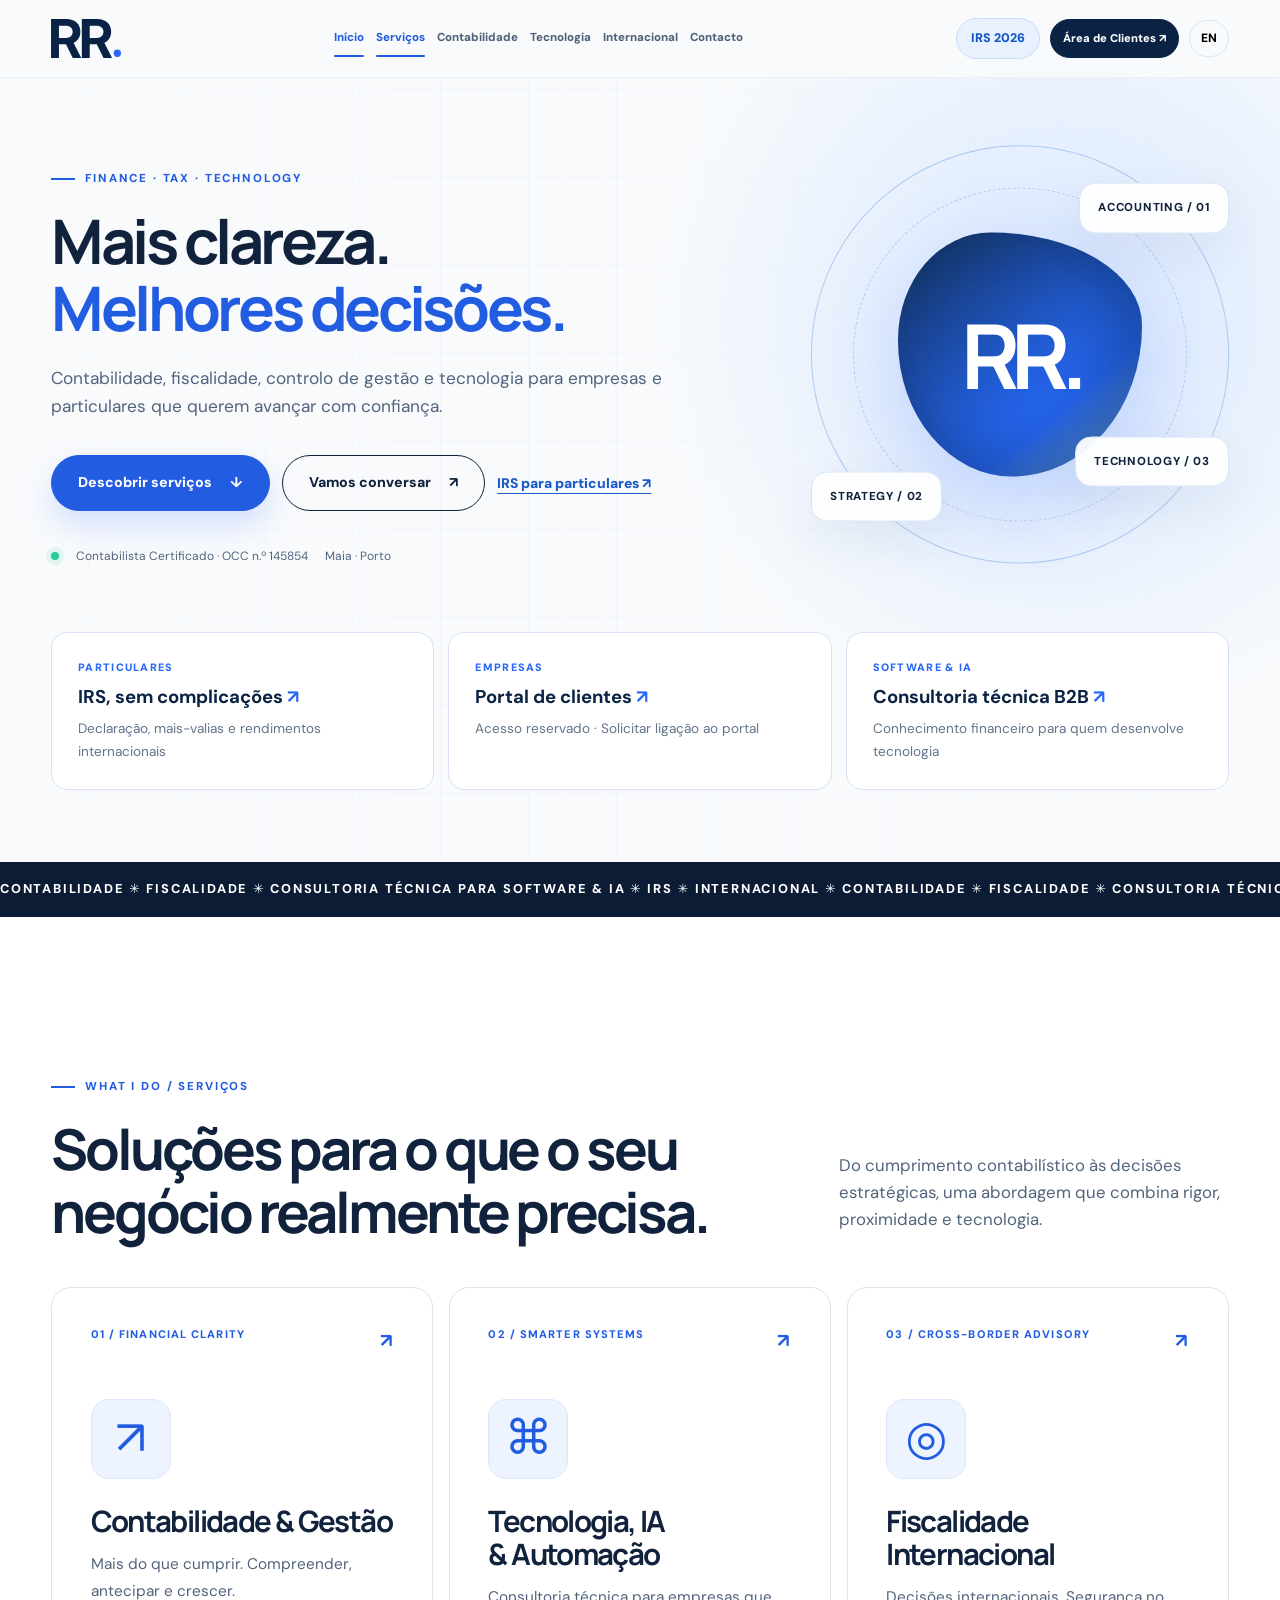
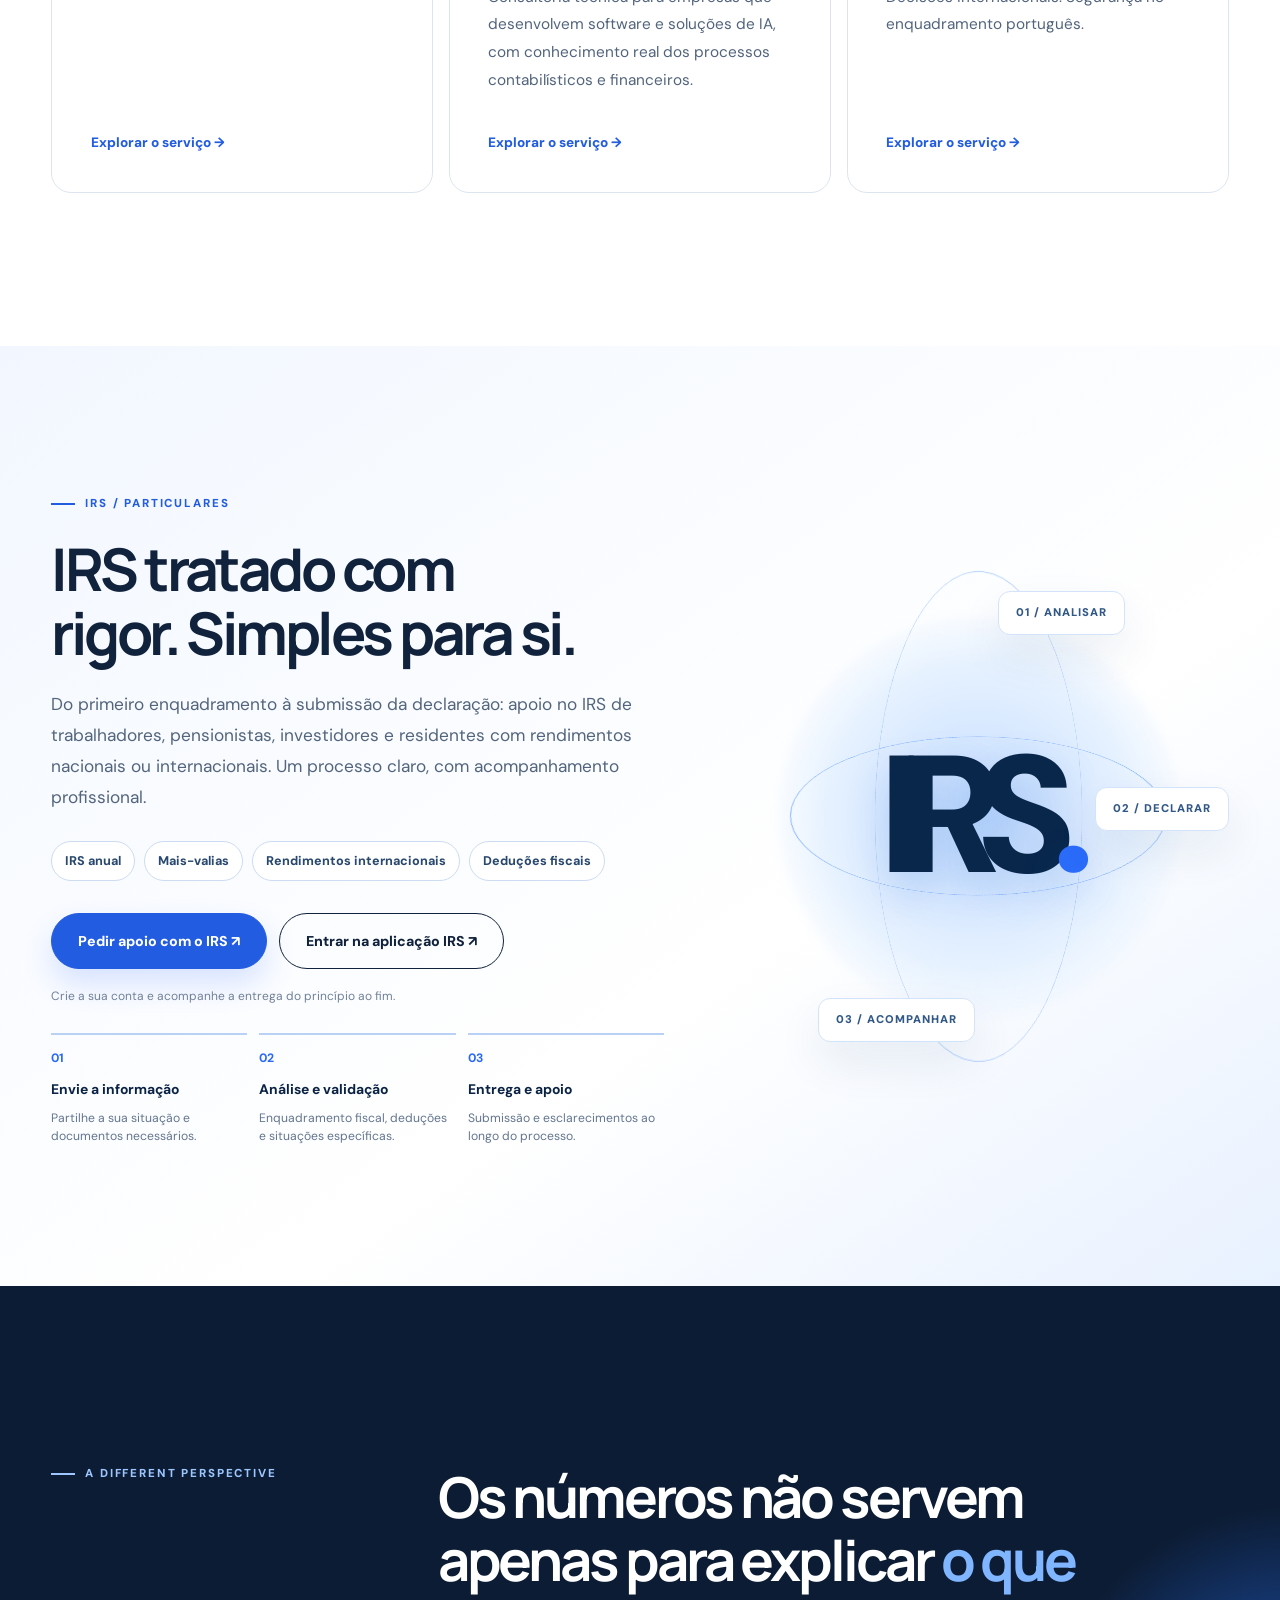
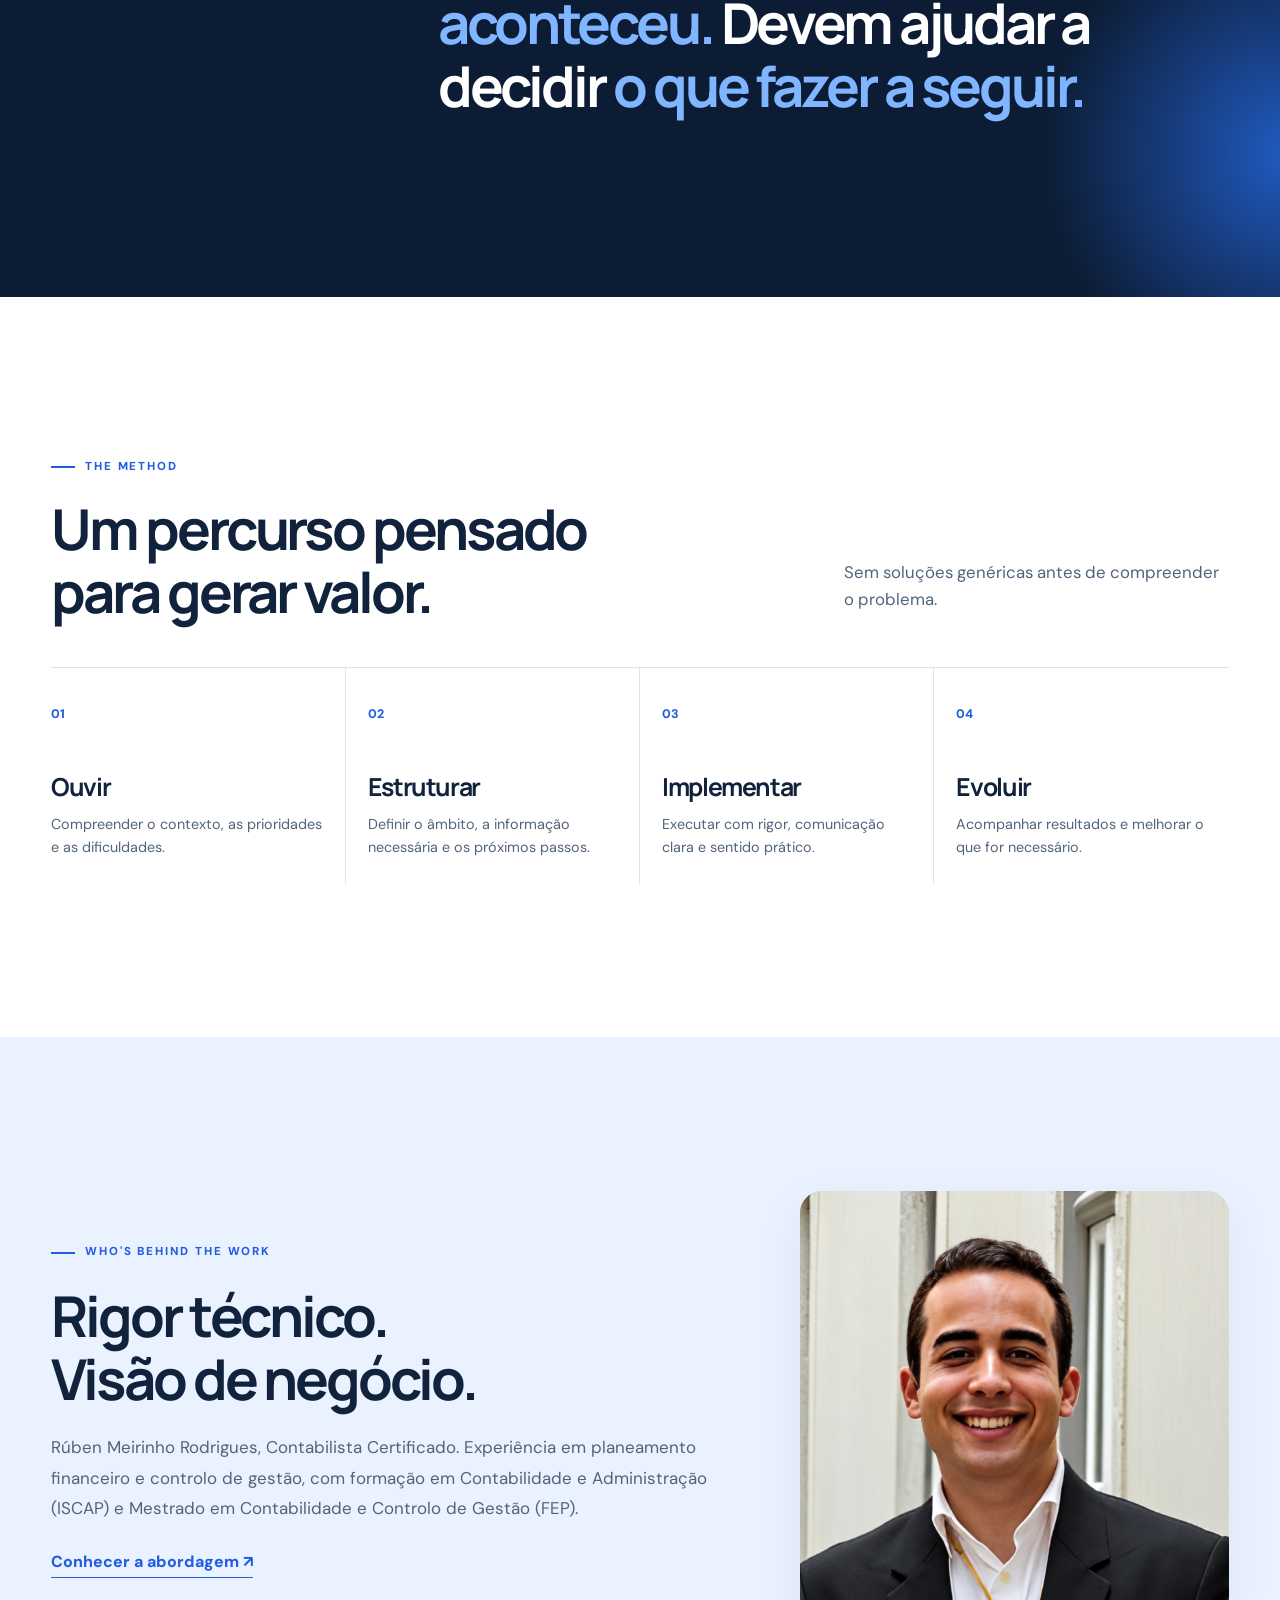
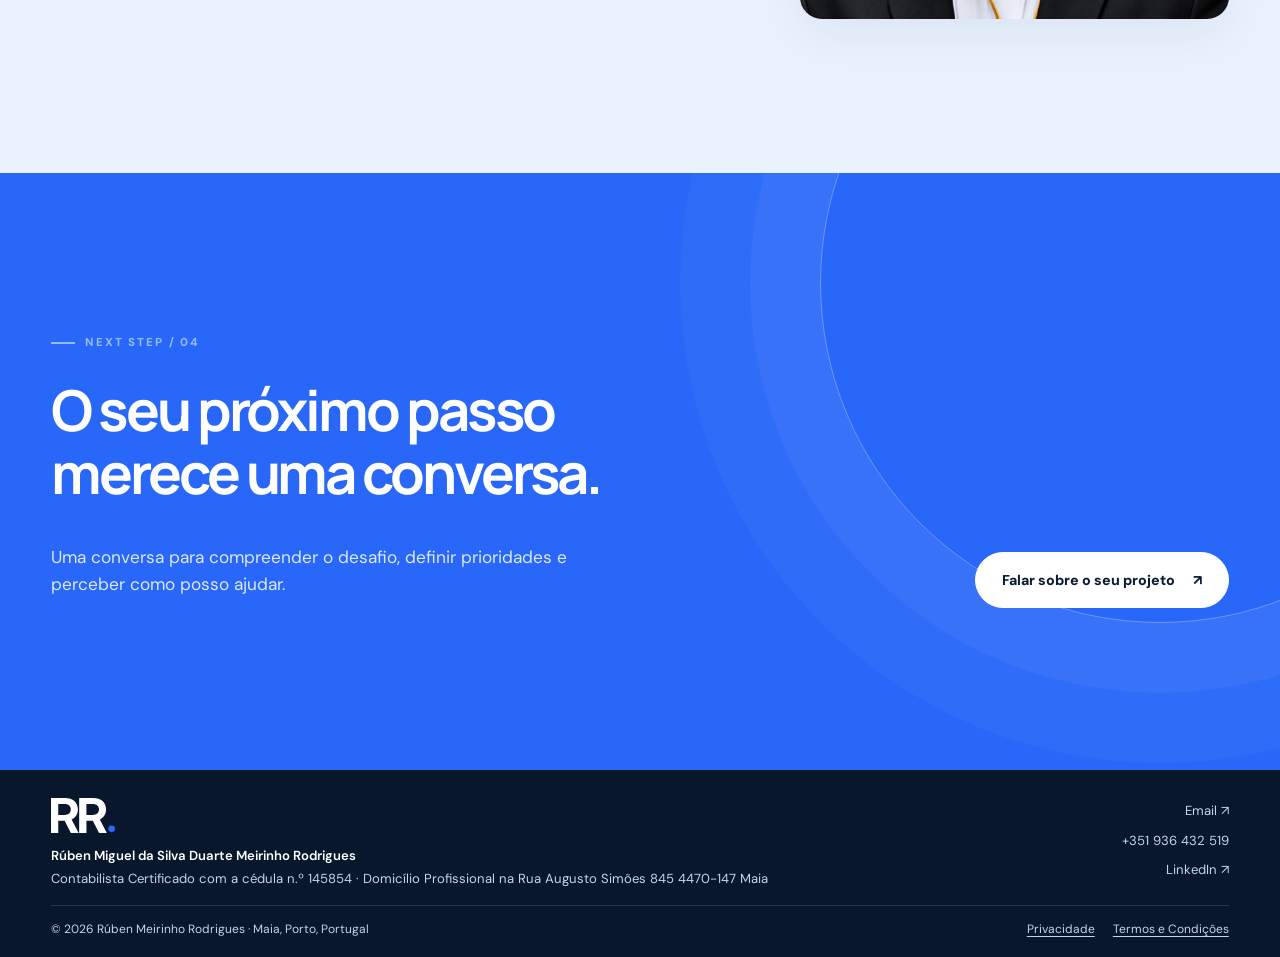
==== index.html @ 9ec22128 "Aponta o site para o domínio próprio e para o IRS em irs.rr-contabilidade.com O botão da secção IRS " ====
<!DOCTYPE html>
<html lang="pt-PT"><head><meta charset="utf-8"/><script src="assets/clean-url.js"></script><meta content="width=device-width,initial-scale=1" name="viewport"/><meta content="#f7f9fc" name="theme-color"/><meta content="Rúben Meirinho Rodrigues — Contabilidade, fiscalidade, gestão e tecnologia. Contabilista Certificado na Maia, Porto." name="description"/><title>Contabilidade, Fiscalidade e Estratégia | Rúben Meirinho Rodrigues</title><link href="assets/apple-touch-icon.png?v=1" rel="apple-touch-icon" sizes="180x180"/><link href="https://www.rr-contabilidade.com/" rel="canonical"/><meta content="website" property="og:type"/><meta content="Rúben Meirinho Rodrigues" property="og:site_name"/><meta content="pt_PT" property="og:locale"/><meta content="Contabilidade, Fiscalidade e Estratégia | Rúben Meirinho Rodrigues" property="og:title"/><meta content="Rúben Meirinho Rodrigues — Contabilidade, fiscalidade, gestão e tecnologia. Contabilista Certificado na Maia, Porto." property="og:description"/><meta content="https://www.rr-contabilidade.com/" property="og:url"/><meta content="https://www.rr-contabilidade.com/assets/og.png?v=1" property="og:image"/><meta content="1200" property="og:image:width"/><meta content="630" property="og:image:height"/><meta content="RR. — Contabilidade · Fiscalidade · Consultoria &amp; Estratégia" property="og:image:alt"/><meta content="summary_large_image" name="twitter:card"/><meta content="Contabilidade, Fiscalidade e Estratégia | Rúben Meirinho Rodrigues" name="twitter:title"/><meta content="Rúben Meirinho Rodrigues — Contabilidade, fiscalidade, gestão e tecnologia. Contabilista Certificado na Maia, Porto." name="twitter:description"/><meta content="https://www.rr-contabilidade.com/assets/og.png?v=1" name="twitter:image"/><link href="assets/favicon.svg?v=1" rel="icon" type="image/svg+xml"/><link href="assets/style.css?v=5" rel="stylesheet"/><link rel="stylesheet" href="assets/layout.css?v=10"/></head><body><a class="skip-link" href="#main-content" data-pt="Saltar para o conteúdo" data-en="Skip to content">Saltar para o conteúdo</a><div id="progress"></div><header class="top" id="top"><div class="shell nav"><a class="brand" href="./"><img alt="RR. — Rúben Meirinho Rodrigues" class="logo-img" height="51" src="assets/rr-logo.svg?v=9" width="76"/><span>Contabilidade · Fiscalidade<small>CONSULTORIA &amp; ESTRATÉGIA</small></span></a><nav aria-label="Principal" class="links" id="links"><a class="current" aria-current="page" href="./"><span class="" data-en="Home" data-pt="Início">Início</span></a><a class="current" aria-current="page" href="./#servicos"><span class="" data-en="Services" data-pt="Serviços">Serviços</span></a><a class="" href="./contabilidade/"><span class="" data-en="Accounting" data-pt="Contabilidade">Contabilidade</span></a><a class="" href="./tecnologia/"><span class="" data-en="Technology" data-pt="Tecnologia">Tecnologia</span></a><a class="" href="./internacional/"><span class="" data-en="International" data-pt="Internacional">Internacional</span></a><a class="" href="./contacto/"><span class="" data-en="Contact" data-pt="Contacto">Contacto</span></a></nav><div class="navend"><a class="nav-irs" data-en="Personal tax" data-pt="IRS 2026" href="./#irs">IRS 2026</a><a aria-label="Área de clientes empresariais — solicitar ligação de acesso" class="client-login" data-en="Business Client Portal ↗" data-pt="Área de Clientes ↗" href="./contacto/?assunto=portal-empresas" title="Acesso de empresas — solicitar ligação ao portal">Área de Clientes ↗</a><button aria-label="Switch language" class="lang" id="lang">EN</button><a class="navbtn" href="./contacto/"><span class="" data-en="Get in touch" data-pt="Pedir contacto">Pedir contacto</span> ↗</a><button aria-label="Menu" class="menu" id="menu" type="button" aria-expanded="false" aria-controls="links">☰</button></div></div></header><main id="main-content" tabindex="-1"><section class="homehero"><div class="hero-gridlines"></div><div class="shell homegrid"><div class="homecopy"><span class="eyebrow">FINANCE · TAX · TECHNOLOGY</span><h1 class="hero-title" data-en="More clarity.&lt;br&gt;&lt;em&gt;Better decisions.&lt;/em&gt;" data-pt="Mais clareza.&lt;br&gt;&lt;em&gt;Melhores decisões.&lt;/em&gt;">Mais clareza.<br/><em>Melhores decisões.</em></h1><p class="herodesc"><span class="" data-en="Accounting, tax, management control and technology for businesses and individuals ready to move forward with confidence." data-pt="Contabilidade, fiscalidade, controlo de gestão e tecnologia para empresas e particulares que querem avançar com confiança.">Contabilidade, fiscalidade, controlo de gestão e tecnologia para empresas e particulares que querem avançar com confiança.</span></p><div class="heroactions"><a class="btn solid" href="#servicos"><span class="" data-en="Explore services" data-pt="Descobrir serviços">Descobrir serviços</span> ↓</a><a class="btn outline" href="./contacto/"><span class="" data-en="Let’s talk" data-pt="Vamos conversar">Vamos conversar</span> ↗</a><a class="hero-irs" data-en="Personal income tax ↗" data-pt="IRS para particulares ↗" href="#irs">IRS para particulares ↗</a></div><div class="trustline"><span class="green"></span><span class="" data-en="Certified Accountant · OCC no. 145854" data-pt="Contabilista Certificado · OCC n.º 145854">Contabilista Certificado · OCC n.º 145854</span><span>Maia · Porto</span></div></div><div class="hero-object homeobject"><div class="ring r1"></div><div class="ring r2"></div><div class="sphere">RR.</div><div class="mini mini1">ACCOUNTING / 01</div><div class="mini mini2">STRATEGY / 02</div><div class="mini mini3">TECHNOLOGY / 03</div></div></div><div class="scrollnote">SCROLL TO DISCOVER ↓</div><div class="landing-quicklinks"><a href="./#irs"><span>PARTICULARES</span><strong>IRS, sem complicações <b>↗</b></strong><small>Declaração, mais-valias e rendimentos internacionais</small></a><a href="./contacto/?assunto=portal-empresas"><span>EMPRESAS</span><strong>Portal de clientes <b>↗</b></strong><small>Acesso reservado · Solicitar ligação ao portal</small></a><a href="./tecnologia/"><span>SOFTWARE &amp; IA</span><strong>Consultoria técnica B2B <b>↗</b></strong><small>Conhecimento financeiro para quem desenvolve tecnologia</small></a></div></section>
<div class="marquee"><div class="marqueeline">CONTABILIDADE ✳ FISCALIDADE ✳ CONSULTORIA TÉCNICA PARA SOFTWARE &amp; IA ✳ IRS ✳ INTERNACIONAL ✳ CONTABILIDADE ✳ FISCALIDADE ✳ CONSULTORIA TÉCNICA PARA SOFTWARE &amp; IA ✳ IRS ✳ INTERNACIONAL ✳</div></div>
<section class="services-overview" id="servicos"><div class="shell"><div class="sectionhead"><div><span class="eyebrow">WHAT I DO / SERVIÇOS</span><h2 class="" data-en="Solutions for what your business actually needs." data-pt="Soluções para o que o seu negócio realmente precisa.">Soluções para o que o seu negócio realmente precisa.</h2></div><p><span class="" data-en="From accounting compliance to strategic decisions, combining rigour, personal service and technology." data-pt="Do cumprimento contabilístico às decisões estratégicas, uma abordagem que combina rigor, proximidade e tecnologia.">Do cumprimento contabilístico às decisões estratégicas, uma abordagem que combina rigor, proximidade e tecnologia.</span></p></div><div class="servicecards"><a class="servicecard" href="./contabilidade/"><div class="cardtop"><span>01 / FINANCIAL CLARITY</span><b>↗</b></div><div class="cardglyph">↗</div><h3 class="" data-en="Accounting &amp; Management" data-pt="Contabilidade &amp; Gestão">Contabilidade &amp; Gestão</h3><p><span class="" data-en="Beyond compliance. Understand, anticipate and grow." data-pt="Mais do que cumprir. Compreender, antecipar e crescer.">Mais do que cumprir. Compreender, antecipar e crescer.</span></p><span class="explore"><span class="" data-en="Explore the service" data-pt="Explorar o serviço">Explorar o serviço</span> →</span></a><a class="servicecard" href="./tecnologia/"><div class="cardtop"><span>02 / SMARTER SYSTEMS</span><b>↗</b></div><div class="cardglyph">⌘</div><h3 class="" data-en="Technology, AI &amp; Automation" data-pt="Tecnologia, IA &amp; Automação">Tecnologia, IA &amp; Automação</h3><p><span class="" data-en="Technical advisory for software and AI solution providers, grounded in real accounting and finance workflows." data-pt="Consultoria técnica para empresas que desenvolvem software e soluções de IA, com conhecimento real dos processos contabilísticos e financeiros.">Consultoria técnica para empresas que desenvolvem software e soluções de IA, com conhecimento real dos processos contabilísticos e financeiros.</span></p><span class="explore"><span class="" data-en="Explore the service" data-pt="Explorar o serviço">Explorar o serviço</span> →</span></a><a class="servicecard" href="./internacional/"><div class="cardtop"><span>03 / CROSS-BORDER ADVISORY</span><b>↗</b></div><div class="cardglyph">◎</div><h3 class="" data-en="International Tax" data-pt="Fiscalidade Internacional">Fiscalidade Internacional</h3><p><span class="" data-en="International decisions. Clarity on Portuguese tax." data-pt="Decisões internacionais. Segurança no enquadramento português.">Decisões internacionais. Segurança no enquadramento português.</span></p><span class="explore"><span class="" data-en="Explore the service" data-pt="Explorar o serviço">Explorar o serviço</span> →</span></a></div></div></section>
<section class="irs-feature" id="irs"><div class="shell irs-layout"><div class="irs-copy"><span class="eyebrow">IRS / PARTICULARES</span><h2 data-en="Your Portuguese tax return, handled with care." data-pt="IRS tratado com rigor. Simples para si.">IRS tratado com rigor. Simples para si.</h2><p data-en="From initial review to filing: individual income tax support for employees, pensioners, investors and residents with domestic or international income." data-pt="Do primeiro enquadramento à submissão da declaração: apoio no IRS de trabalhadores, pensionistas, investidores e residentes com rendimentos nacionais ou internacionais. Um processo claro, com acompanhamento profissional.">Do primeiro enquadramento à submissão da declaração: apoio no IRS de trabalhadores, pensionistas, investidores e residentes com rendimentos nacionais ou internacionais. Um processo claro, com acompanhamento profissional.</p><div class="irs-chips"><span>IRS anual</span><span>Mais-valias</span><span>Rendimentos internacionais</span><span>Deduções fiscais</span></div><div class="irs-actions"><a class="btn solid" data-en="Get help with your tax return ↗" data-pt="Pedir apoio com o IRS ↗" href="./contacto/?assunto=irs">Pedir apoio com o IRS ↗</a><a class="btn outline" data-en="IRS application access ↗" data-pt="Entrar na aplicação IRS ↗" href="https://irs.rr-contabilidade.com" rel="noopener" title="Abrir a plataforma IRS 2026">Entrar na aplicação IRS ↗</a></div><p class="irs-disclaimer" data-en="Create your account and follow your tax return from start to finish." data-pt="Crie a sua conta e acompanhe a entrega do princípio ao fim.">Crie a sua conta e acompanhe a entrega do princípio ao fim.</p><div class="irs-process"><div><b>01</b><strong>Envie a informação</strong><span>Partilhe a sua situação e documentos necessários.</span></div><div><b>02</b><strong>Análise e validação</strong><span>Enquadramento fiscal, deduções e situações específicas.</span></div><div><b>03</b><strong>Entrega e apoio</strong><span>Submissão e esclarecimentos ao longo do processo.</span></div></div></div><div aria-hidden="true" class="irs-art"><div class="irs-orbit one"></div><div class="irs-orbit two"></div><div class="irs-main-number">IRS<span>.</span></div><div class="irs-float irs-float-a">01 / ANALISAR</div><div class="irs-float irs-float-b">02 / DECLARAR</div><div class="irs-float irs-float-c">03 / ACOMPANHAR</div></div></div></section><section class="statement"><div class="shell statementgrid"><span class="eyebrow">A DIFFERENT PERSPECTIVE</span><h2 class="" data-en="Numbers should not only explain &lt;em&gt;what happened.&lt;/em&gt; They should help you decide &lt;em&gt;what comes next.&lt;/em&gt;" data-pt="Os números não servem apenas para explicar &lt;em&gt;o que aconteceu.&lt;/em&gt; Devem ajudar a decidir &lt;em&gt;o que fazer a seguir.&lt;/em&gt;">Os números não servem apenas para explicar <em>o que aconteceu.</em> Devem ajudar a decidir <em>o que fazer a seguir.</em></h2></div><div class="statementorb"></div></section>
<section class="value-section"><div class="shell"><div class="sectionhead"><div><span class="eyebrow">THE METHOD</span><h2 class="" data-en="A process designed to create value." data-pt="Um percurso pensado para gerar valor.">Um percurso pensado para gerar valor.</h2></div><p><span class="" data-en="No generic solutions before understanding the problem." data-pt="Sem soluções genéricas antes de compreender o problema.">Sem soluções genéricas antes de compreender o problema.</span></p></div><div class="valuegrid"><article><span>01</span><h3 class="" data-en="Listen" data-pt="Ouvir">Ouvir</h3><p><span class="" data-en="Understand context, priorities and challenges." data-pt="Compreender o contexto, as prioridades e as dificuldades.">Compreender o contexto, as prioridades e as dificuldades.</span></p></article><article><span>02</span><h3 class="" data-en="Structure" data-pt="Estruturar">Estruturar</h3><p><span class="" data-en="Define scope, information needs and next steps." data-pt="Definir o âmbito, a informação necessária e os próximos passos.">Definir o âmbito, a informação necessária e os próximos passos.</span></p></article><article><span>03</span><h3 class="" data-en="Implement" data-pt="Implementar">Implementar</h3><p><span class="" data-en="Deliver with rigour, clear communication and practical focus." data-pt="Executar com rigor, comunicação clara e sentido prático.">Executar com rigor, comunicação clara e sentido prático.</span></p></article><article><span>04</span><h3 class="" data-en="Improve" data-pt="Evoluir">Evoluir</h3><p><span class="" data-en="Track results and improve where needed." data-pt="Acompanhar resultados e melhorar o que for necessário.">Acompanhar resultados e melhorar o que for necessário.</span></p></article></div></div></section>
<section class="aboutbrief"><div class="shell aboutgrid"><div><span class="eyebrow">WHO'S BEHIND THE WORK</span><h2 class="" data-en="Technical rigour. Business mindset." data-pt="Rigor técnico. Visão de negócio.">Rigor técnico. Visão de negócio.</h2><p><span class="" data-en="Rúben Meirinho Rodrigues, Certified Accountant. Background in financial planning and management control, with a degree from ISCAP and ongoing Master’s studies at FEP." data-pt="Rúben Meirinho Rodrigues, Contabilista Certificado. Experiência em planeamento financeiro e controlo de gestão, com formação em Contabilidade e Administração (ISCAP) e Mestrado em Contabilidade e Controlo de Gestão (FEP).">Rúben Meirinho Rodrigues, Contabilista Certificado. Experiência em planeamento financeiro e controlo de gestão, com formação em Contabilidade e Administração (ISCAP) e Mestrado em Contabilidade e Controlo de Gestão (FEP).</span></p><a class="textlink" href="./contacto/"><span class="" data-en="Explore the approach" data-pt="Conhecer a abordagem">Conhecer a abordagem</span> ↗</a></div><figure class="aboutportrait"><img src="assets/ruben-rodrigues-portrait.webp" alt="Rúben Miguel da Silva Duarte Meirinho Rodrigues, Contabilista Certificado" width="1254" height="1254" loading="lazy" decoding="async"/></figure></div></section><section class="endcta"><div class="shell"><span class="eyebrow light">NEXT STEP / 04</span><h2 class="" data-en="Your next step deserves a conversation." data-pt="O seu próximo passo merece uma conversa.">O seu próximo passo merece uma conversa.</h2><div class="ctarow"><p><span class="" data-en="A conversation to understand your challenge, set priorities and explore how I can help." data-pt="Uma conversa para compreender o desafio, definir prioridades e perceber como posso ajudar.">Uma conversa para compreender o desafio, definir prioridades e perceber como posso ajudar.</span></p><a class="btn white" href="./contacto/"><span class="" data-en="Discuss your project" data-pt="Falar sobre o seu projeto">Falar sobre o seu projeto</span> <span>↗</span></a></div></div><div class="ctaorb"></div></section></main><footer><div class="shell foot"><div class="footer-identity"><a class="footbrand" href="./"><img src="assets/rr-logo-white.svg?v=9" width="64" height="43" alt="RR. — Início"/></a><p><span class="footer-name">Rúben Miguel da Silva Duarte Meirinho Rodrigues</span><span data-pt="Contabilista Certificado com a cédula n.º 145854 · Domicílio Profissional na Rua Augusto Simões 845 4470-147 Maia" data-en="Certified Accountant, licence no. 145854 · Professional address: Rua Augusto Simões 845 4470-147 Maia">Contabilista Certificado com a cédula n.º 145854 · Domicílio Profissional na Rua Augusto Simões 845 4470-147 Maia</span></p></div><div class="footlinks"><a href="mailto:contabilidade.rubenrodrigues@gmail.com">Email ↗</a><a href="tel:+351936432519">+351 936 432 519</a><a href="https://www.linkedin.com/in/ruben-m-rodrigues/" rel="noopener noreferrer" target="_blank">LinkedIn ↗</a></div><div class="footbottom"><span class="footer-copyright">© <span id="year"></span> Rúben Meirinho Rodrigues · Maia, Porto, Portugal</span><nav class="footer-legal" aria-label="Informação legal"><a href="privacidade/" data-pt="Privacidade" data-en="Privacy">Privacidade</a><a href="termos/" data-pt="Termos e Condições" data-en="Terms and Conditions">Termos e Condições</a></nav></div></div></footer><script defer="" src="assets/main.js?v=5"></script></body></html>
---- assets/style.css ----
@import url('https://fonts.googleapis.com/css2?family=DM+Sans:wght@400;500;600;700;800&family=Manrope:wght@400;500;600;700;800&display=swap');
:root{--ink:#11223c;--blue:#2766ff;--navy:#0c1c34;--muted:#62728a;--bg:#f7f9fc;--line:#d9e4f0;--g:clamp(20px,4.2vw,76px);--max:1600px}*{box-sizing:border-box}html{scroll-behavior:smooth;scroll-padding-top:78px}body{margin:0;background:var(--bg);color:var(--ink);font-family:'DM Sans',system-ui,sans-serif;line-height:1.6;overflow-x:hidden}a{text-decoration:none;color:inherit}button,input,select,textarea{font:inherit}button,a{ -webkit-tap-highlight-color:transparent}a:focus-visible,button:focus-visible,input:focus-visible,textarea:focus-visible{outline:3px solid #6aa5ff;outline-offset:3px}::selection{background:#c9dcff}.shell{width:min(calc(100% - var(--g)*2),var(--max));margin-inline:auto}h1,h2,h3,p{margin-top:0}h1,h2,h3{font-family:Manrope,system-ui,sans-serif;letter-spacing:-.065em}h2{font-size:clamp(2.6rem,5.4vw,6rem);font-weight:700;line-height:1.02}h3{font-size:clamp(1.8rem,3.5vw,3.7rem);font-weight:700;line-height:1.12}.eyebrow{display:inline-flex;gap:10px;align-items:center;color:var(--blue);font-size:.72rem;font-weight:800;letter-spacing:.16em;text-transform:uppercase}.eyebrow:before{content:'';width:24px;height:2px;background:currentColor}.eyebrow.light{color:#91baff}.hero-title{font-size:clamp(3.5rem,8.2vw,9.2rem);line-height:.94;letter-spacing:-.085em;font-weight:700;margin:24px 0 28px;max-width:1100px}.hero-title em{font-style:normal;color:var(--blue)}.herodesc{font-size:clamp(1.1rem,1.65vw,1.48rem);line-height:1.62;color:#53647e;max-width:750px}.heroactions{display:flex;gap:12px;flex-wrap:wrap;margin-top:34px}.btn{display:inline-flex;align-items:center;justify-content:center;gap:18px;min-height:54px;padding:0 24px;border-radius:999px;border:1px solid var(--ink);font-size:.89rem;font-weight:800;cursor:pointer;transition:transform .3s,background .3s}.btn:hover{transform:translateY(-4px)}.btn.solid{background:var(--blue);border-color:var(--blue);color:white;box-shadow:0 15px 30px #2766ff2b}.btn.outline{background:transparent}.btn.white{background:white;color:var(--navy);border-color:white}.textlink{color:var(--blue);font-weight:800;border-bottom:1px solid var(--blue);padding-bottom:5px}
.top{height:78px;position:fixed;z-index:50;top:0;left:0;right:0;background:#f7f9fce8;backdrop-filter:blur(16px);border-bottom:1px solid transparent;transition:box-shadow .3s,border-color .3s}.top.scrolled{border-color:var(--line);box-shadow:0 7px 30px #09233b0b}.nav{height:100%;display:flex;align-items:center;justify-content:space-between;gap:18px}.brand{display:flex;align-items:center;gap:11px;white-space:nowrap;font-weight:800;line-height:1.16;letter-spacing:-.035em;font-size:.88rem}.brand small{display:block;font-size:.61rem;color:var(--muted);letter-spacing:.1em;margin-top:5px}.logo{display:grid;place-items:center;width:44px;height:44px;background:var(--navy);color:white;border-radius:13px;font-size:1rem;letter-spacing:-.09em}.logo span{color:#83b5ff}.links{display:flex;align-items:center;gap:clamp(12px,1.7vw,29px)}.links a{font-size:.78rem;font-weight:800;color:#506079;white-space:nowrap}.links a:hover,.links a.current{color:var(--blue)}.navend{display:flex;gap:10px;align-items:center}.lang{border:1px solid var(--line);border-radius:999px;background:transparent;padding:8px 11px;font-size:.75rem;font-weight:800;cursor:pointer}.navbtn{background:var(--blue);color:white;border-radius:999px;padding:12px 16px;font-size:.77rem;font-weight:800;white-space:nowrap}.menu{display:none;border:1px solid var(--line);background:white;width:43px;height:43px;border-radius:12px;font-size:1.2rem}#progress{position:fixed;z-index:60;top:0;left:0;width:0;height:3px;background:var(--blue)}
.homehero,.servicehero{position:relative;overflow:hidden;isolation:isolate;min-height:min(940px,100svh);display:flex;align-items:center;padding:145px 0 80px}.homegrid,.servicehero-inner{display:grid;grid-template-columns:minmax(0,1.1fr) minmax(350px,.9fr);align-items:center;gap:clamp(30px,5vw,90px)}.hero-gridlines{position:absolute;z-index:-1;inset:0;background-image:linear-gradient(to right,#a8c3e733 1px,transparent 1px),linear-gradient(to bottom,#a8c3e733 1px,transparent 1px);background-size:70px 70px;mask-image:linear-gradient(to right,transparent,black 38%,transparent 97%)}.homehero:before,.servicehero:before{content:'';position:absolute;z-index:-2;right:-16%;top:-12%;width:66vw;aspect-ratio:1;border-radius:50%;background:radial-gradient(circle,#d8e7ff,transparent 68%)}.trustline{display:flex;gap:17px;align-items:center;flex-wrap:wrap;margin-top:36px;font-size:.75rem;color:var(--muted)}.green{width:8px;height:8px;background:#28c999;border-radius:50%;box-shadow:0 0 0 5px #28c9991d}.hero-object{height:560px;position:relative;display:grid;place-items:center;perspective:800px}.ring{position:absolute;width:min(36vw,510px);aspect-ratio:1;border:1px solid #accaf1;border-radius:50%;transform:rotate(-22deg)}.ring.r2{width:min(28vw,390px);transform:rotate(44deg);border-style:dashed}.sphere{display:grid;place-items:center;width:clamp(210px,22vw,330px);aspect-ratio:1;background:linear-gradient(140deg,#112e56,#286cff 70%,#8ccaff);border-radius:38% 62% 53% 47% / 44% 38% 62% 56%;box-shadow:inset -25px -20px 60px #06182c66,0 35px 95px #2667fa35;color:white;font-size:clamp(4rem,7vw,7rem);font-family:Manrope,sans-serif;letter-spacing:-.1em;font-weight:700;animation:morph 11s ease-in-out infinite}.mini{position:absolute;padding:15px 18px;border:1px solid #d8e4f4;background:#fffffff0;box-shadow:0 18px 50px #163d6b13;border-radius:16px;font-size:.72rem;font-weight:800;letter-spacing:.06em}.mini1{right:0;top:11%}.mini2{left:0;bottom:12%}.mini3{right:-2%;bottom:20%}.scrollnote{position:absolute;bottom:26px;left:var(--g);font-size:.68rem;font-weight:800;letter-spacing:.14em;color:var(--muted)}.marquee{overflow:hidden;background:var(--navy);color:white;padding:17px 0}.marqueeline{width:max-content;white-space:nowrap;font-size:.8rem;font-weight:800;letter-spacing:.14em;animation:marquee 35s linear infinite}.marqueeline i{font-style:normal;color:#8abfff;margin:0 27px}
.services-overview,.value-section,.other{padding:clamp(100px,12vw,180px) 0;background:white}.sectionhead{display:flex;justify-content:space-between;align-items:end;gap:40px;margin-bottom:60px}.sectionhead>div{max-width:880px}.sectionhead h2{margin:20px 0 0}.sectionhead>p{font-size:1.05rem;color:var(--muted);max-width:390px;margin-bottom:10px}.servicecards{display:grid;grid-template-columns:repeat(3,minmax(0,1fr));gap:16px}.servicecard{display:flex;flex-direction:column;padding:clamp(24px,3vw,40px);min-height:450px;background:linear-gradient(145deg,#fff,#f4f8ff);border:1px solid var(--line);border-radius:26px;transition:transform .35s,box-shadow .35s}.servicecard:hover{transform:translateY(-9px);box-shadow:0 24px 60px #0b376214}.cardtop{display:flex;justify-content:space-between;gap:15px;font-size:.69rem;color:var(--blue);font-weight:800;letter-spacing:.1em}.cardtop b{font-size:1.2rem}.cardglyph{display:grid;place-items:center;width:80px;height:80px;margin:42px 0 26px;border-radius:23px;background:#e8f1ff;color:var(--blue);font-size:3rem}.servicecard h3{font-size:clamp(1.55rem,2.3vw,2.5rem);margin-bottom:13px}.servicecard p{font-size:.96rem;color:var(--muted);max-width:390px}.explore{margin-top:auto;color:var(--blue);font-weight:800;font-size:.85rem;padding-top:22px}.statement{position:relative;overflow:hidden;background:var(--navy);color:white;padding:clamp(100px,14vw,210px) 0}.statementgrid{display:grid;grid-template-columns:.4fr 1fr;gap:70px;align-items:start}.statement .eyebrow{color:#9dc6ff}.statement h2{font-size:clamp(2.3rem,4.4vw,5.2rem);margin:0;max-width:1050px}.statement h2 em{font-style:normal;color:#80b5ff}.statementorb{position:absolute;width:500px;aspect-ratio:1;border-radius:50%;right:-260px;bottom:-350px;background:radial-gradient(circle,#2a76ff,transparent 70%);opacity:.7}.valuegrid{display:grid;grid-template-columns:repeat(4,1fr);gap:0;border-top:1px solid var(--line)}.valuegrid article{padding:32px 22px 10px;border-right:1px solid var(--line)}.valuegrid article:first-child{padding-left:0}.valuegrid article:last-child{border:0}.valuegrid article>span{font-size:.78rem;color:var(--blue);font-weight:800}.valuegrid h3{font-size:1.55rem;margin:48px 0 12px}.valuegrid p{color:var(--muted);font-size:.9rem}.aboutbrief{background:#eaf2ff;padding:clamp(100px,12vw,170px) 0}.aboutgrid{display:grid;grid-template-columns:1fr .65fr;gap:90px;align-items:center}.aboutgrid h2{margin:22px 0}.aboutgrid p{max-width:750px;color:#52637a;font-size:1.06rem;line-height:1.8;margin-bottom:25px}.aboutmonogram{min-height:380px;background:var(--navy);border-radius:30px;display:flex;flex-direction:column;align-items:center;justify-content:center;color:white;position:relative;overflow:hidden}.aboutmonogram:before{content:'';position:absolute;width:380px;aspect-ratio:1;border:1px solid #ffffff2a;border-radius:50%;box-shadow:0 0 0 48px #ffffff08,0 0 0 96px #ffffff06}.aboutmonogram>span{font-size:clamp(5rem,11vw,12rem);font-family:Manrope,sans-serif;font-weight:700;letter-spacing:-.13em;line-height:1;position:relative}.aboutmonogram small{font-size:.65rem;letter-spacing:.14em;text-align:center;color:#9fc4ff;position:relative;margin-top:25px}.endcta{background:#2867f8;color:white;padding:clamp(95px,12vw,175px) 0;position:relative;overflow:hidden}.endcta .shell{position:relative;z-index:1}.endcta h2{max-width:1050px;margin:25px 0 40px}.ctarow{display:flex;align-items:center;justify-content:space-between;gap:35px}.ctarow p{max-width:570px;font-size:1.08rem;color:#dce9ff}.ctaorb{position:absolute;right:-220px;top:-230px;width:680px;aspect-ratio:1;border:1px solid #ffffff50;border-radius:50%;box-shadow:0 0 0 70px #ffffff0a,0 0 0 140px #ffffff08}
.servicehero.blue{background:#f5f9ff}.servicehero.dark{background:#0d203d;color:white}.servicehero.dark .herodesc{color:#bfd0e7}.servicehero.dark .eyebrow{color:#91bfff}.servicehero.dark .btn.outline{color:white;border-color:#ffffff80}.servicehero.dark .hero-gridlines{opacity:.35}.servicehero.dark:before{background:radial-gradient(circle,#234b8a80,transparent 68%)}.servicehero.ice{background:#e8f2ff}.chapter-intro{padding:105px 0 85px;background:white}.introgrid{display:grid;grid-template-columns:.4fr 1fr;gap:65px;align-items:start}.introgrid h2{max-width:920px;margin:0}.narrative{background:#e8f1fd}.narrative.dark{background:#0d203d;color:white}.narrative.ice{background:#e1edff}.narrativegrid{display:grid;grid-template-columns:minmax(300px,.85fr) minmax(0,1.15fr);gap:clamp(40px,7vw,125px)}.visual-side{position:relative}.stickyvisual{position:sticky;top:110px;height:min(72vh,660px);min-height:490px;margin:70px 0;border-radius:28px;padding:clamp(26px,3vw,44px);background:#0e2748;color:white;display:flex;flex-direction:column;justify-content:space-between;overflow:hidden;isolation:isolate}.stickyvisual:before{content:'';position:absolute;z-index:-1;top:15%;left:-22%;width:120%;aspect-ratio:1;border:1px solid #ffffff45;border-radius:50%;box-shadow:0 0 0 45px #ffffff0b,0 0 0 95px #ffffff08;transform:translateY(var(--visualshift,0px))}.stickyvisual:after{content:'';position:absolute;z-index:-1;bottom:-30%;right:-30%;width:100%;aspect-ratio:1;background:radial-gradient(circle,#2b75fccc,transparent 70%)}.dark .stickyvisual{background:#183960;border:1px solid #ffffff20}.visualtop,.visualbottom{display:flex;align-items:center;justify-content:space-between;gap:12px;color:#afc9eb;font-size:.7rem;font-weight:800;letter-spacing:.11em}.visualmiddle{position:relative}.visualshape{width:110px;height:110px;border-radius:30px;background:linear-gradient(140deg,#83bdff,#246bfe);display:grid;place-items:center;font-size:4rem;box-shadow:0 18px 50px #061a3b44;transform:rotate(-9deg);transition:transform .7s}.visualcaption{display:block;color:#a5c8f9;font-size:.68rem;letter-spacing:.14em;margin:26px 0 12px}.visualword{font-size:clamp(2.7rem,4.5vw,5.5rem);line-height:1;margin:0}.stepbars{display:flex;gap:5px}.stepbars i{width:22px;height:4px;border-radius:99px;background:#ffffff30}.stepbars i.on{background:#8cbaff}.steps{padding:45px 0 90px}.step{min-height:520px;padding:clamp(60px,8vw,115px) 0;display:flex;flex-direction:column;justify-content:center;border-bottom:1px solid #bfcfe5;opacity:.38;transform:translateY(20px);transition:opacity .55s,transform .6s}.step.active{opacity:1;transform:translateY(0)}.dark .step{border-color:#ffffff25}.stepnum{font-size:.75rem;color:var(--blue);font-weight:850;letter-spacing:.14em;margin-bottom:27px}.dark .stepnum{color:#8bbdff}.step h3{max-width:800px;margin-bottom:24px}.step p{max-width:720px;color:#52657e;font-size:1.06rem;line-height:1.85}.dark .step p{color:#b9cbe2}.chips{display:flex;flex-wrap:wrap;gap:9px;margin-top:18px}.chips span{font-size:.77rem;border:1px solid #c0d3ec;border-radius:99px;padding:8px 13px;color:#405777;background:#ffffff60}.dark .chips span{color:#d2e2f8;background:#ffffff0b;border-color:#ffffff30}.storyend{padding:85px 0}.storyend h3{margin:15px 0 28px}.dark .storyend .eyebrow{color:#9dc7ff}.other{background:#fff}.other h2{margin:20px 0 50px}.othergrid{display:grid;grid-template-columns:repeat(2,1fr);gap:16px}.othercard{border:1px solid var(--line);border-radius:23px;min-height:230px;padding:30px;display:flex;flex-direction:column;transition:transform .3s,background .3s}.othercard:hover{background:#f1f6ff;transform:translateY(-5px)}.othercard>span{color:var(--blue);font-size:.8rem;font-weight:800}.othercard h3{margin:auto 0 0;font-size:clamp(1.6rem,3vw,3rem)}.othercard b{align-self:end;font-size:1.5rem;color:var(--blue)}
.contacthero{min-height:90vh;padding:170px 0 110px;background:#eaf2ff}.contactgrid{display:grid;grid-template-columns:1fr .85fr;gap:clamp(40px,7vw,120px);align-items:start}.contacthero .hero-title{font-size:clamp(3.5rem,7vw,7.6rem)}.contactlinks{display:grid;gap:18px;margin-top:50px;font-size:.97rem}.contactlinks a:hover{color:var(--blue)}.contactform{background:white;border:1px solid var(--line);border-radius:28px;padding:clamp(25px,3vw,45px);box-shadow:0 30px 80px #153d6b10}.contactform h2{font-size:2.1rem;margin:18px 0 30px}.contactform label{display:grid;gap:7px;font-size:.82rem;font-weight:800;margin-bottom:18px}.fieldrow{display:grid;grid-template-columns:1fr 1fr;gap:13px}.contactform input,.contactform textarea,.contactform select{border:1px solid #d4e0ed;border-radius:12px;padding:13px 14px;background:#f9fbff;color:var(--ink);width:100%;min-width:0}.contactform textarea{resize:vertical}.contactform .btn{width:100%}.contactform small{display:block;color:var(--muted);font-size:.73rem;margin-top:15px}.legal{padding:170px 0 120px;min-height:80vh}.legal h1{font-size:clamp(3rem,7vw,6rem);margin:20px 0}.legal p{max-width:850px;color:var(--muted);font-size:1.05rem}
footer{background:#08172b;color:#c5d4e8;padding:65px 0 25px}.foot{display:grid;grid-template-columns:1fr 1fr;gap:30px}.footbrand{font-size:2.5rem;color:white;font-weight:800;letter-spacing:-.12em}.foot p{font-size:.78rem}.footlinks{display:flex;flex-direction:column;align-items:flex-end;gap:12px;font-size:.86rem}.footlinks a:hover{color:white}.footbottom{grid-column:1/-1;border-top:1px solid #ffffff26;padding-top:22px;margin-top:35px;display:flex;gap:20px;justify-content:space-between;flex-wrap:wrap;font-size:.75rem}.footbottom a{text-decoration:underline}
@keyframes morph{0%,100%{border-radius:38% 62% 53% 47%/44% 38% 62% 56%;transform:rotate(-5deg)}50%{border-radius:55% 45% 38% 62%/55% 60% 40% 45%;transform:rotate(7deg)}}@keyframes marquee{to{transform:translateX(-50%)}}
@media(max-width:1250px){.links{gap:13px}.links a{font-size:.72rem}.brand{font-size:.8rem}.navbtn{display:none}.homegrid,.servicehero-inner{grid-template-columns:1fr .75fr}.hero-object{height:450px}.narrativegrid{gap:50px}}
@media(max-width:900px){:root{--g:23px}.top{height:70px}.links{display:none;position:absolute;top:76px;left:14px;right:14px;padding:14px;background:white;border:1px solid var(--line);border-radius:20px;box-shadow:0 22px 55px #071d3926;flex-direction:column;align-items:stretch;gap:0}.links.open{display:flex}.links a{padding:12px 10px;border-bottom:1px solid var(--line);font-size:.88rem}.links a:last-child{border:0}.menu{display:block}.homehero,.servicehero{min-height:auto;padding:130px 0 80px}.homegrid,.servicehero-inner{grid-template-columns:1fr}.hero-title{font-size:clamp(3.5rem,12vw,7rem)}.hero-object{height:390px;max-width:520px;width:100%;margin:auto}.ring{width:min(72vw,400px)}.ring.r2{width:min(58vw,320px)}.sphere{width:clamp(200px,45vw,270px)}.mini1{right:0}.mini2{left:0}.mini3{right:0}.scrollnote{display:none}.sectionhead{display:block}.sectionhead>p{margin-top:20px}.servicecards{grid-template-columns:1fr}.servicecard{min-height:300px}.cardglyph{margin:20px 0}.statementgrid,.introgrid{grid-template-columns:1fr;gap:25px}.valuegrid{grid-template-columns:repeat(2,1fr)}.valuegrid article:nth-child(2){border:0}.aboutgrid{grid-template-columns:1fr;gap:40px}.aboutmonogram{min-height:300px}.narrativegrid{grid-template-columns:1fr;gap:0}.visual-side{display:block}.stickyvisual{position:relative;top:auto;height:400px;min-height:400px;margin:40px 0 0}.steps{padding:0 0 50px}.step{min-height:0;padding:70px 0;opacity:1;transform:none}.ctarow{display:block}.ctarow .btn{margin-top:20px}.contactgrid{grid-template-columns:1fr}.contactform{max-width:750px}.othergrid{grid-template-columns:1fr}}
@media(max-width:520px){.brand{font-size:.72rem}.brand small{font-size:.52rem}.logo{width:38px;height:38px}.navend{gap:6px}.lang{padding:7px 9px}.hero-title{font-size:clamp(3.2rem,13vw,5rem)}.heroactions .btn{width:100%}.hero-object{height:320px}.sphere{width:190px;font-size:4.3rem}.mini{padding:10px 12px;font-size:.62rem}.mini3{display:none}.valuegrid{grid-template-columns:1fr}.valuegrid article{border-right:0;border-bottom:1px solid var(--line);padding:25px 0}.valuegrid h3{margin:20px 0 10px}.visualword{font-size:3.2rem}.stickyvisual{height:350px;min-height:350px;padding:24px}.visualshape{width:78px;height:78px;font-size:2.8rem}.visualtop,.visualbottom{font-size:.59rem}.fieldrow{grid-template-columns:1fr}.foot{grid-template-columns:1fr}.footlinks{align-items:flex-start}.footbottom{grid-column:1}.contactlinks{font-size:.8rem;overflow-wrap:anywhere}}
@media(prefers-reduced-motion:reduce){html{scroll-behavior:auto}*,*:before,*:after{animation-duration:.01ms!important;transition-duration:.01ms!important}}

/* 2026 refresh: refined naked lettermark and dedicated conversion paths */
.logo{display:inline-flex;align-items:baseline;justify-content:flex-start;width:auto;height:auto;background:none;border:0;border-radius:0;padding:0;color:#071d39;font-family:Manrope,Arial,sans-serif;font-size:clamp(1.8rem,2.4vw,2.25rem);font-weight:850;letter-spacing:-.145em;line-height:1;white-space:nowrap;box-shadow:none}
.logo span{color:#2867f8;margin-left:.035em}.brand{gap:17px}.brand:hover .logo{color:#2867f8}
.client-login{display:inline-flex;align-items:center;justify-content:center;border:1px solid #c4d5ed;color:#14345e;background:#edf4ff;border-radius:999px;padding:11px 14px;font-size:.76rem;font-weight:850;white-space:nowrap;transition:background .2s,transform .2s}.client-login:hover{background:#dbeaff;transform:translateY(-2px)}
.hero-irs{align-self:center;color:#1b5bc9;font-size:.87rem;font-weight:850;text-decoration:underline;text-underline-offset:5px}
.irs-feature{background:linear-gradient(145deg,#f2f7ff,#fff 62%,#e8f1ff);padding:clamp(90px,11vw,170px) 0;overflow:hidden}.irs-layout{display:grid;grid-template-columns:minmax(0,1.1fr) minmax(320px,.9fr);align-items:center;gap:clamp(30px,5vw,100px)}.irs-copy h2{max-width:850px;margin:24px 0;font-size:clamp(2.5rem,4.6vw,5.4rem);line-height:1.08;letter-spacing:-.06em}.irs-copy>p{max-width:720px;color:#53657d;font-size:1.08rem;line-height:1.8}.irs-chips{display:flex;flex-wrap:wrap;gap:9px;margin:28px 0}.irs-chips span{padding:9px 13px;border:1px solid #cddcf2;background:white;border-radius:999px;color:#29486e;font-size:.79rem;font-weight:750}.irs-actions{display:flex;flex-wrap:wrap;gap:12px;margin-top:32px}.irs-disclaimer{font-size:.75rem!important;line-height:1.5!important;margin-top:18px;color:#718098!important}.irs-art{position:relative;min-height:480px;display:grid;place-items:center;isolation:isolate}.irs-art:before{content:'';position:absolute;width:80%;aspect-ratio:1;border-radius:50%;background:radial-gradient(circle,#c3dcff,#e7f2ff 55%,transparent 75%);filter:blur(5px)}.irs-orbit{position:absolute;width:75%;aspect-ratio:1;border:1px solid #84b3ff;border-radius:50%;transform:rotateX(65deg) rotate(-22deg)}.irs-orbit.two{width:98%;transform:rotateY(65deg) rotate(25deg);opacity:.6}.irs-main-number{position:relative;font-weight:850;font-size:clamp(6rem,13vw,13rem);letter-spacing:-.12em;color:#09274b;text-shadow:0 18px 45px #1e6bcd30}.irs-main-number span{color:#2a6bfa}.irs-float{position:absolute;background:#fff;border:1px solid #d3e3fa;border-radius:12px;box-shadow:0 20px 45px #0a377015;padding:12px 17px;font-size:.7rem;font-weight:850;color:#315887;letter-spacing:.09em;animation:irsFloat 6s ease-in-out infinite}.irs-float-a{top:3%;left:54%}.irs-float-b{right:0;top:44%;animation-delay:-2s}.irs-float-c{bottom:3%;left:18%;animation-delay:-4s}@keyframes irsFloat{50%{transform:translateY(-17px)}}
.tech-position{grid-column:1/-1;max-width:1150px;padding:35px 0 60px}.tech-position h2{font-size:clamp(2rem,3.7vw,4.2rem);letter-spacing:-.055em;line-height:1.15;margin:15px 0 24px}.tech-position p{font-size:1.12rem;line-height:1.8;max-width:930px;color:#5a6f8a;margin-bottom:28px}.servicehero.dark .tech-position h2{color:white}.servicehero.dark .tech-position p{color:#c5d8f3}.contact-route-hint{color:#1e5dbb;font-size:.88rem}
@media(max-width:1350px){.links{gap:10px}.links a{font-size:.7rem}.navbtn{display:none}.client-login{padding:10px 12px;font-size:.7rem}}
@media(max-width:1100px){.irs-layout{grid-template-columns:1fr}.irs-art{min-height:330px;max-width:550px;margin:auto;width:100%}.client-login{padding:10px 12px}}
@media(max-width:520px){.logo{width:auto;height:auto;font-size:1.75rem}.brand{gap:10px}.client-login{font-size:0;padding:10px 11px}.client-login:before{content:'↗';font-size:1rem}.irs-art{min-height:260px}.irs-float{font-size:.55rem}.irs-actions .btn{width:100%;text-align:center}.hero-irs{width:100%;text-align:center}.tech-position{padding:20px 0 40px}}
@media(prefers-reduced-motion:reduce){.irs-float{animation:none}}

/* v3 — stable responsive composition and actual vector identity */
.logo-img{display:block;width:64px;height:44px;object-fit:contain;flex:none}
.brand{min-width:0;flex:0 1 auto;gap:12px}
.brand>span:last-child{min-width:0}
.nav{gap:clamp(10px,1.2vw,22px)}
.links{flex:1;justify-content:center;min-width:0;gap:clamp(10px,1.1vw,22px)}
.links a{white-space:nowrap}
.navend{flex-shrink:0}
.homegrid,.servicehero-inner,.irs-layout,.contactgrid,.narrativegrid{min-width:0}
.homegrid>*,.servicehero-inner>*,.irs-layout>*,.contactgrid>*,.narrativegrid>*{min-width:0}
.hero-title,h1,h2,h3,p{overflow-wrap:break-word}
.homegrid{grid-template-columns:minmax(0,1.12fr) minmax(0,.88fr)}
.homecopy{min-width:0}
.hero-title{font-size:clamp(3.1rem,5.7vw,7.4rem)}
@media(max-width:1450px){.links{gap:9px}.links a{font-size:.72rem}.brand>span:last-child{font-size:.73rem}.client-login{font-size:.7rem;padding:10px 12px}}
@media(max-width:1250px){.links{display:none;position:absolute;top:calc(100% + 1px);left:var(--g);right:var(--g);padding:14px;background:#fff;border:1px solid var(--line);border-radius:16px;box-shadow:0 20px 60px #071d3925;flex-direction:column;align-items:stretch;gap:0;z-index:99}.links.open{display:flex}.links a{padding:12px 10px;border-bottom:1px solid var(--line);font-size:.9rem}.links a:last-child{border:0}.menu{display:block}.nav{justify-content:space-between}.brand>span:last-child{font-size:.82rem}.hero-title{font-size:clamp(3.1rem,6vw,6rem)}}
@media(max-width:900px){.homegrid,.servicehero-inner{grid-template-columns:1fr}.hero-title{font-size:clamp(3rem,10vw,5.8rem)}.homecopy{max-width:800px}.irs-layout{grid-template-columns:1fr}}
@media(max-width:620px){.logo-img{width:49px;height:37px}.brand{gap:8px}.brand>span:last-child{font-size:.69rem}.brand small{font-size:.5rem}.navend{gap:5px}.client-login{font-size:.67rem;padding:8px}.client-login:before{content:none}.lang{padding:8px}.homehero,.servicehero{padding-top:115px}.hero-title{font-size:clamp(2.75rem,11vw,4.5rem)}.irs-art{max-width:100%}}
@media(max-width:390px){.brand>span:last-child{display:none}.client-login{font-size:.63rem}}

/* V4: identity, service-first hierarchy, legible layouts */
*,*::before,*::after{box-sizing:border-box}html{scroll-padding-top:92px}body{overflow-x:hidden}.shell{width:min(100% - 48px,1520px);max-width:1520px;margin-inline:auto}.nav{gap:14px}.brand{min-width:0;flex-shrink:0}.brand>span{font-size:.78rem!important;white-space:nowrap}.logo-img{width:70px!important;height:47px!important;object-fit:contain}.nav-irs{display:inline-flex;align-items:center;padding:10px 14px;background:#e9f1ff;color:#1357c6;border:1px solid #c8dbfa;border-radius:999px;font-size:.78rem;font-weight:850;white-space:nowrap}.client-login{background:#0a2344!important;color:white!important;border-color:#0a2344!important;font-weight:850}.landing-quicklinks{display:grid;grid-template-columns:repeat(3,minmax(0,1fr));gap:14px;margin-top:46px;position:relative;z-index:2}.landing-quicklinks a{background:#fff;border:1px solid #d7e3f4;border-radius:18px;padding:23px;display:flex;flex-direction:column;gap:10px;box-shadow:0 12px 40px #09233b0a;min-width:0}.landing-quicklinks a>span,.audience-grid article>span{color:#2867f8;font-size:.67rem;font-weight:850;letter-spacing:.12em}.landing-quicklinks strong{font-size:clamp(1rem,1.45vw,1.38rem);color:#0a2344;line-height:1.2}.landing-quicklinks strong b{color:#2867f8}.landing-quicklinks small{color:#62748b;font-size:.78rem;line-height:1.55}.irs-process{display:grid;grid-template-columns:repeat(3,minmax(0,1fr));gap:12px;margin-top:28px}.irs-process>div{display:flex;flex-direction:column;gap:9px;border-top:2px solid #b9d1f5;padding-top:14px}.irs-process b{color:#2867f8;font-size:.76rem}.irs-process strong{color:#0a2344;font-size:.87rem}.irs-process span{color:#63758e;font-size:.76rem;line-height:1.5}.tech-audience{padding:110px 0;background:#eaf2ff}.tech-audience h2{font-size:clamp(2.3rem,4.3vw,5rem);letter-spacing:-.06em;line-height:1.1;max-width:960px;margin:22px 0 38px}.audience-grid{display:grid;grid-template-columns:repeat(3,minmax(0,1fr));gap:16px;margin-bottom:32px}.audience-grid article{background:#fff;padding:34px;border:1px solid #d3e2f6;border-radius:20px}.audience-grid h3{font-size:clamp(1.25rem,2vw,1.8rem);letter-spacing:-.04em;margin:22px 0 14px}.audience-grid p{color:#586b84;line-height:1.7}.homehero,.servicehero,.irs-feature{overflow:clip}@media(max-width:1370px){.brand>span{display:none}.links{gap:12px}.navbtn{display:none}}@media(max-width:1080px){.landing-quicklinks{grid-template-columns:1fr}.audience-grid{grid-template-columns:1fr}.irs-process{grid-template-columns:1fr}.nav-irs{padding:9px 11px}}@media(max-width:720px){.shell{width:calc(100% - 32px)}.nav-irs{display:none}.client-login{font-size:.7rem!important;padding:9px 10px!important}.client-login:before{display:none}.logo-img{width:55px!important;height:38px!important}.landing-quicklinks{margin-top:28px}.tech-audience{padding:70px 0}.irs-feature{padding:75px 0}.irs-copy h2{overflow-wrap:normal}}

/* V5 — quieter typography, clearer actions and accessible navigation. */
:root{--blue:#225ce0;--muted:#52647d;--bg:#f8fafc;--line:#dce5ef}
.shell{width:min(calc(100% - clamp(36px,8vw,144px)),1360px)}
h1,h2,h3{letter-spacing:-.055em;text-wrap:balance}
.hero-title{font-size:clamp(3rem,5.6vw,6.7rem);line-height:1.04;letter-spacing:-.065em}
h2{font-size:clamp(2.35rem,4.4vw,4.7rem);line-height:1.12}
.herodesc{font-size:clamp(1.05rem,1.35vw,1.25rem);max-width:620px}
.homehero,.servicehero{padding-bottom:96px}
.hero-gridlines{opacity:.45;background-size:88px 88px}
.top{background:#f8fafcf2;border-bottom-color:#dce5ef80}
.links a{position:relative;transition:color .2s}
.links a.current:after{content:'';position:absolute;bottom:-9px;left:0;right:0;height:2px;background:var(--blue);border-radius:2px}
.btn{min-height:56px;padding-inline:26px;transition:transform .2s,background .2s,box-shadow .2s}
.btn.solid:hover,.navbtn:hover{background:#184bc0;box-shadow:0 10px 28px #225ce030}
.btn.outline:hover{background:#e7efff}
.servicehero.dark .btn.outline:hover{background:#ffffff15}
.landing-quicklinks a{padding:26px;box-shadow:none;border-radius:16px;transition:border-color .2s,transform .2s,box-shadow .2s}
.landing-quicklinks a:hover{border-color:#8aaae8;transform:translateY(-4px);box-shadow:0 14px 32px #18345b0a}
.landing-quicklinks small{font-size:.85rem;line-height:1.65}
.servicecard{background:#fff;border-radius:20px;min-height:420px}
.servicecard:hover{border-color:#9ab6eb;transform:translateY(-5px)}
.cardglyph{background:#edf3ff;border:1px solid #dce7fb;border-radius:18px}
.servicecard p,.audience-grid p{line-height:1.8}
.services-overview{background:#fff}
.sectionhead{margin-bottom:44px}
.aboutmonogram{border-radius:22px}
.contactform{border-radius:22px;box-shadow:0 24px 70px #153d6b0c}
.contactform input,.contactform select,.contactform textarea{background:#fff;transition:border-color .2s,box-shadow .2s}
.contactform input:focus,.contactform select:focus,.contactform textarea:focus{border-color:var(--blue);box-shadow:0 0 0 4px #225ce010}
.contactform input:user-invalid,.contactform textarea:user-invalid{border-color:#b43232}
:where(a,button,input,select,textarea,summary):focus-visible{outline:3px solid #2867f8;outline-offset:5px}
.skip-link{position:fixed;top:12px;left:16px;z-index:100;transform:translateY(-180%);padding:12px 20px;border-radius:10px;background:var(--navy);color:white;font-weight:700}
.skip-link:focus{transform:translateY(0)}
#main-content:focus{outline:none}
@media(min-width:1251px){.menu{display:none}}
@media(max-width:1250px){.links a.current:after{display:none}.links{max-height:calc(100svh - 105px);overflow-y:auto}.menu{cursor:pointer}.menu[aria-expanded=true]{background:var(--navy);color:#fff}}
@media(max-width:900px){.homehero,.servicehero{padding-bottom:60px}.hero-object{height:330px}.contacthero{padding-top:125px}.contacthero .hero-title{font-size:clamp(2.8rem,8vw,5rem)}.contactlinks{margin-top:32px}.sectionhead{margin-bottom:32px}}
@media(max-width:520px){.shell{width:calc(100% - 36px)}.hero-title{font-size:clamp(2.65rem,10.8vw,3.5rem)}.heroactions{gap:10px;margin-top:26px}.landing-quicklinks a{padding:22px}.homehero{padding-top:112px}.hero-object{height:280px}.trustline{gap:12px;margin-top:26px}.contactform{padding:24px 20px}.contactlinks{font-size:.88rem}.btn{text-align:center}.mini{letter-spacing:.03em}}
@media(prefers-reduced-motion:reduce){html{scroll-behavior:auto!important}*,*:before,*:after{animation:none!important;transition:none!important}.step{opacity:1;transform:none}}
/* Keep the service shortcuts below the hero, in the same content column. */
.homehero{flex-direction:column;align-items:stretch;min-height:auto}
.homehero>.homegrid{flex-shrink:0}
.homehero>.landing-quicklinks{width:min(calc(100% - clamp(36px,8vw,144px)),1360px);margin:48px auto 0}
.homehero .scrollnote{display:none}
@media(max-width:1080px) and (min-width:721px){.homehero>.landing-quicklinks{grid-template-columns:repeat(3,minmax(0,1fr))}}
@media(max-width:520px){.homehero>.landing-quicklinks{width:calc(100% - 36px);margin-top:32px}}
---- assets/layout.css ----
/* Shared page geometry. Keep secondary hero content on its own row. */
:root{--content-width:1360px;--page-gutter:clamp(20px,4vw,64px)}
.shell{width:min(calc(100% - 2 * var(--page-gutter)),var(--content-width));max-width:var(--content-width);margin-inline:auto}
.homehero,.servicehero{display:block;min-height:0;padding:144px 0 72px;overflow:clip}
.homehero>.homegrid,.servicehero>.servicehero-inner{display:grid;grid-template-columns:minmax(0,1.25fr) minmax(0,.75fr);gap:clamp(32px,5vw,80px);align-items:center;width:min(calc(100% - 2 * var(--page-gutter)),var(--content-width));margin-inline:auto}
.homehero .hero-title{font-size:clamp(2.75rem,4.8vw,5.5rem);line-height:1.08;letter-spacing:-.055em}
.servicehero .hero-title{font-size:clamp(2.3rem,3.5vw,3.75rem);line-height:1.15;letter-spacing:-.045em;max-width:25ch}
.hero-title{margin:20px 0 24px;overflow-wrap:normal;word-break:normal}
.hero-object{width:100%;max-width:460px;height:440px;justify-self:center;margin:0;min-width:0}
.hero-object .ring{width:100%;max-width:440px}
.hero-object .ring.r2{width:80%;max-width:350px}
.hero-object .sphere{width:clamp(200px,19vw,290px)}
.hero-object .mini1{right:0}.hero-object .mini2{left:0}.hero-object .mini3{right:0}
.homehero>.landing-quicklinks{width:min(calc(100% - 2 * var(--page-gutter)),var(--content-width));margin:48px auto 0;display:grid;grid-template-columns:repeat(3,minmax(0,1fr))}
.servicehero>.tech-position{width:min(calc(100% - 2 * var(--page-gutter)),var(--content-width));max-width:var(--content-width);margin:64px auto 0;padding:48px 0 0;border-top:1px solid #ffffff30}
.tech-position h2{font-size:clamp(1.85rem,3vw,3rem);line-height:1.2;max-width:34ch;letter-spacing:-.035em}
.tech-position p{max-width:80ch;font-size:1.05rem}
.homehero .scrollnote,.servicehero .scrollnote{display:none}
.contacthero .hero-title{font-size:clamp(2.6rem,4.5vw,4.75rem);line-height:1.12}
@media(max-width:1100px){.homehero>.homegrid,.servicehero>.servicehero-inner{grid-template-columns:minmax(0,1.15fr) minmax(0,.85fr);gap:32px}.hero-object{height:340px}.hero-object .sphere{width:220px}.hero-object .mini{font-size:.6rem;padding:10px}.homehero .hero-title{font-size:clamp(2.75rem,5vw,4rem)}}
@media(max-width:800px){.homehero,.servicehero{padding:116px 0 56px}.homehero>.homegrid,.servicehero>.servicehero-inner{grid-template-columns:minmax(0,1fr);gap:32px}.homehero .hero-title{font-size:clamp(2.6rem,7vw,4rem);max-width:18ch}.servicehero .hero-title{font-size:clamp(2.15rem,5.7vw,3.25rem);max-width:27ch}.hero-object{max-width:360px;height:310px;margin-inline:auto}.hero-object .sphere{width:210px}.homehero>.landing-quicklinks{grid-template-columns:minmax(0,1fr);margin-top:32px}.servicehero>.tech-position{margin-top:40px;padding-top:32px}.tech-position h2{font-size:clamp(1.8rem,4.5vw,2.5rem)}.herodesc{font-size:1.05rem}}
@media(max-width:380px){.hero-object{height:265px}.hero-object .sphere{width:180px}.hero-object .mini{font-size:.55rem;padding:9px}.hero-title{letter-spacing:-.045em}}
.servicehero.dark .mini{color:#173254;background:#fff;border-color:#d8e4f4}

/* The contact hint belongs to the text column, not a separate grid cell. */
.contactgrid{grid-template-columns:minmax(0,1fr) minmax(0,1fr);align-items:start;gap:clamp(32px,5vw,80px)}
.contactgrid>.contactform{width:100%;max-width:none;margin:0;grid-column:2;grid-row:1}
.contactgrid>.contact-copy{grid-column:1;grid-row:1}
.contactgrid .contact-route-hint:empty{display:none}
.contact-route-hint{margin-top:24px}
.booking-cta{margin-top:32px}
.booking-cta p{font-size:.88rem;color:var(--muted);max-width:38ch;margin:12px 0 0}
.tech-journey .introgrid{grid-template-columns:minmax(0,.75fr) minmax(0,1.25fr);align-items:start;gap:clamp(32px,5vw,80px)}
.journey-heading h2{font-size:clamp(2rem,3.2vw,3.4rem);line-height:1.16;margin:24px 0 0;max-width:15ch}
.tech-journey .tech-audience{padding:32px;border-radius:22px;min-width:0}
.tech-journey .tech-audience h2{font-size:clamp(1.8rem,2.4vw,2.6rem);margin:20px 0 28px}
.tech-journey .audience-grid{grid-template-columns:minmax(0,1fr);gap:12px;margin-bottom:24px}
.tech-journey .audience-grid article{padding:22px}
.tech-journey .audience-grid h3{font-size:1.25rem;line-height:1.25;margin:12px 0}
.tech-journey .audience-grid p{font-size:.95rem;margin-bottom:0}
.booking-dialog{width:min(960px,calc(100% - 32px));max-height:calc(100dvh - 32px);padding:0;border:1px solid var(--line);border-radius:20px;color:var(--ink);background:#fff;box-shadow:0 24px 100px #08172b40}
.booking-dialog::backdrop{background:#08172bb3;backdrop-filter:blur(4px)}
.booking-dialog-header{display:flex;align-items:center;justify-content:space-between;gap:20px;padding:20px 24px;border-bottom:1px solid var(--line)}
.booking-dialog-header h2{font-size:1.5rem;line-height:1.3;margin:0;letter-spacing:-.03em}
.booking-close{flex:none;width:44px;height:44px;border:1px solid var(--line);border-radius:50%;background:#f7f9fc;color:var(--ink);font-size:1.5rem;cursor:pointer}
.booking-body{padding:24px}
.booking-body iframe{display:block;width:100%;height:min(660px,65dvh);border:0}
.booking-body a{color:var(--blue);text-decoration:underline;text-underline-offset:3px}
.booking-body p{font-size:.95rem;line-height:1.7}
body.booking-open{overflow:hidden}
.form-status{font-size:.9rem;line-height:1.6;margin:16px 0 0}
.form-status:empty{display:none}
.form-status[data-state=error]{color:#a42727}
.form-status[data-state=success]{color:#12603f}
.contactform button:disabled{opacity:.65;cursor:wait;transform:none}
@media(min-width:1600px){.tech-journey .audience-grid{grid-template-columns:repeat(3,minmax(0,1fr))}.tech-journey .audience-grid article{padding:20px}.tech-journey .audience-grid h3{font-size:1.15rem}}
@media(max-width:900px){.contactgrid{grid-template-columns:minmax(0,1fr)}.contactgrid>.contactform{grid-column:1;grid-row:2}.tech-journey .introgrid{grid-template-columns:minmax(0,1fr)}.journey-heading h2{max-width:24ch}.tech-journey .tech-audience{padding:28px}.booking-dialog-header{padding:16px}.booking-body{padding:16px}}
@media(max-width:520px){.tech-journey .tech-audience{padding:22px}.tech-journey .audience-grid article{padding:20px}.booking-cta .btn{width:100%}}

/* Compact shared footer: related details stay together. */
footer{padding:24px 0 18px}
.foot{grid-template-columns:minmax(0,1fr) auto;gap:16px 32px;align-items:start}
.footbrand{display:inline-flex;line-height:1;margin-bottom:8px}
.footbrand img{display:block;width:64px;height:43px;object-fit:contain;object-position:left center}
.footer-identity{min-width:0;max-width:960px}
.footer-identity p{font-size:.82rem;line-height:1.6;margin:0}
.footer-identity p>span{display:block}
.footer-name{color:#fff;font-weight:600;margin-bottom:2px}
.footlinks{gap:4px;font-size:.82rem;padding-top:4px}
.footlinks a{padding-block:3px;line-height:1.5}
.footbottom{justify-content:flex-start;align-items:center;gap:8px 24px;margin-top:0;padding-top:14px;font-size:.75rem;line-height:1.6}
.footer-copyright{display:block}
.footer-legal{display:flex;flex-wrap:wrap;justify-content:flex-end;gap:8px 18px;margin-left:auto}
.footer-legal a{text-underline-offset:3px}
.legal-copy{max-width:1000px}
.legal-copy h1{font-size:clamp(2.5rem,5vw,4.5rem);line-height:1.1}
.legal-copy section{margin-top:32px}
.legal-copy h2{font-size:clamp(1.35rem,2.4vw,1.8rem);line-height:1.3;letter-spacing:-.025em;margin-bottom:12px}
.legal-copy p{max-width:80ch;line-height:1.8}
.legal-provider-links a{color:var(--blue);text-decoration:underline;text-underline-offset:3px}
@media(max-width:700px){.foot{grid-template-columns:minmax(0,1fr);gap:14px}.footlinks{flex-direction:row;align-items:center;flex-wrap:wrap;gap:4px 18px;padding-top:0}.footbottom{grid-column:1;gap:8px;margin-top:0}.footer-legal{width:100%}.footer-identity p{font-size:.8rem}}

/* Align the visible SVG artwork with the shared left content edge. */
.logo-img{object-position:left center}

.aboutportrait{width:100%;max-width:480px;justify-self:end;margin:0;border-radius:22px;overflow:hidden;background:#e0e5e7;box-shadow:0 16px 48px #0c1c3410}
.aboutportrait img{display:block;width:100%;height:auto;aspect-ratio:1;object-fit:cover}
@media(max-width:900px){.aboutportrait{max-width:440px;justify-self:start}}
@media(max-width:520px){.aboutportrait{max-width:100%;border-radius:18px}}
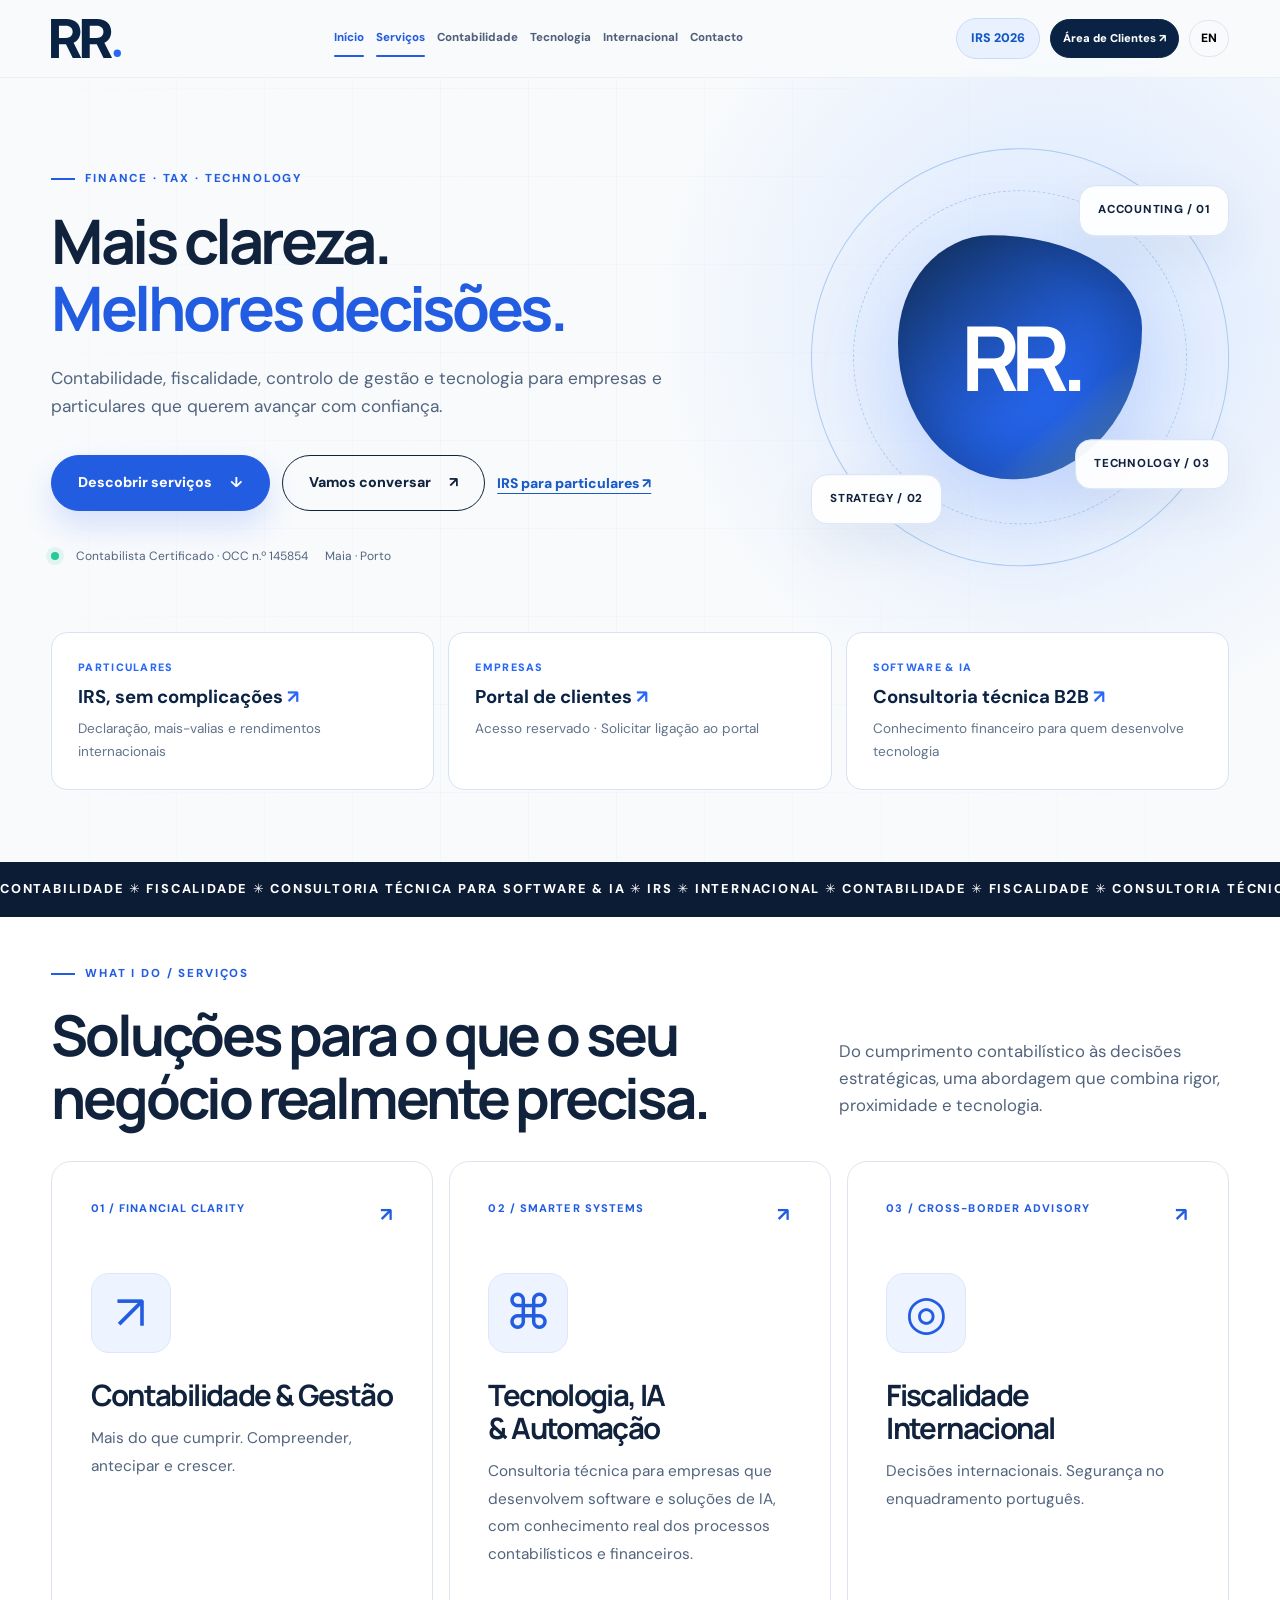
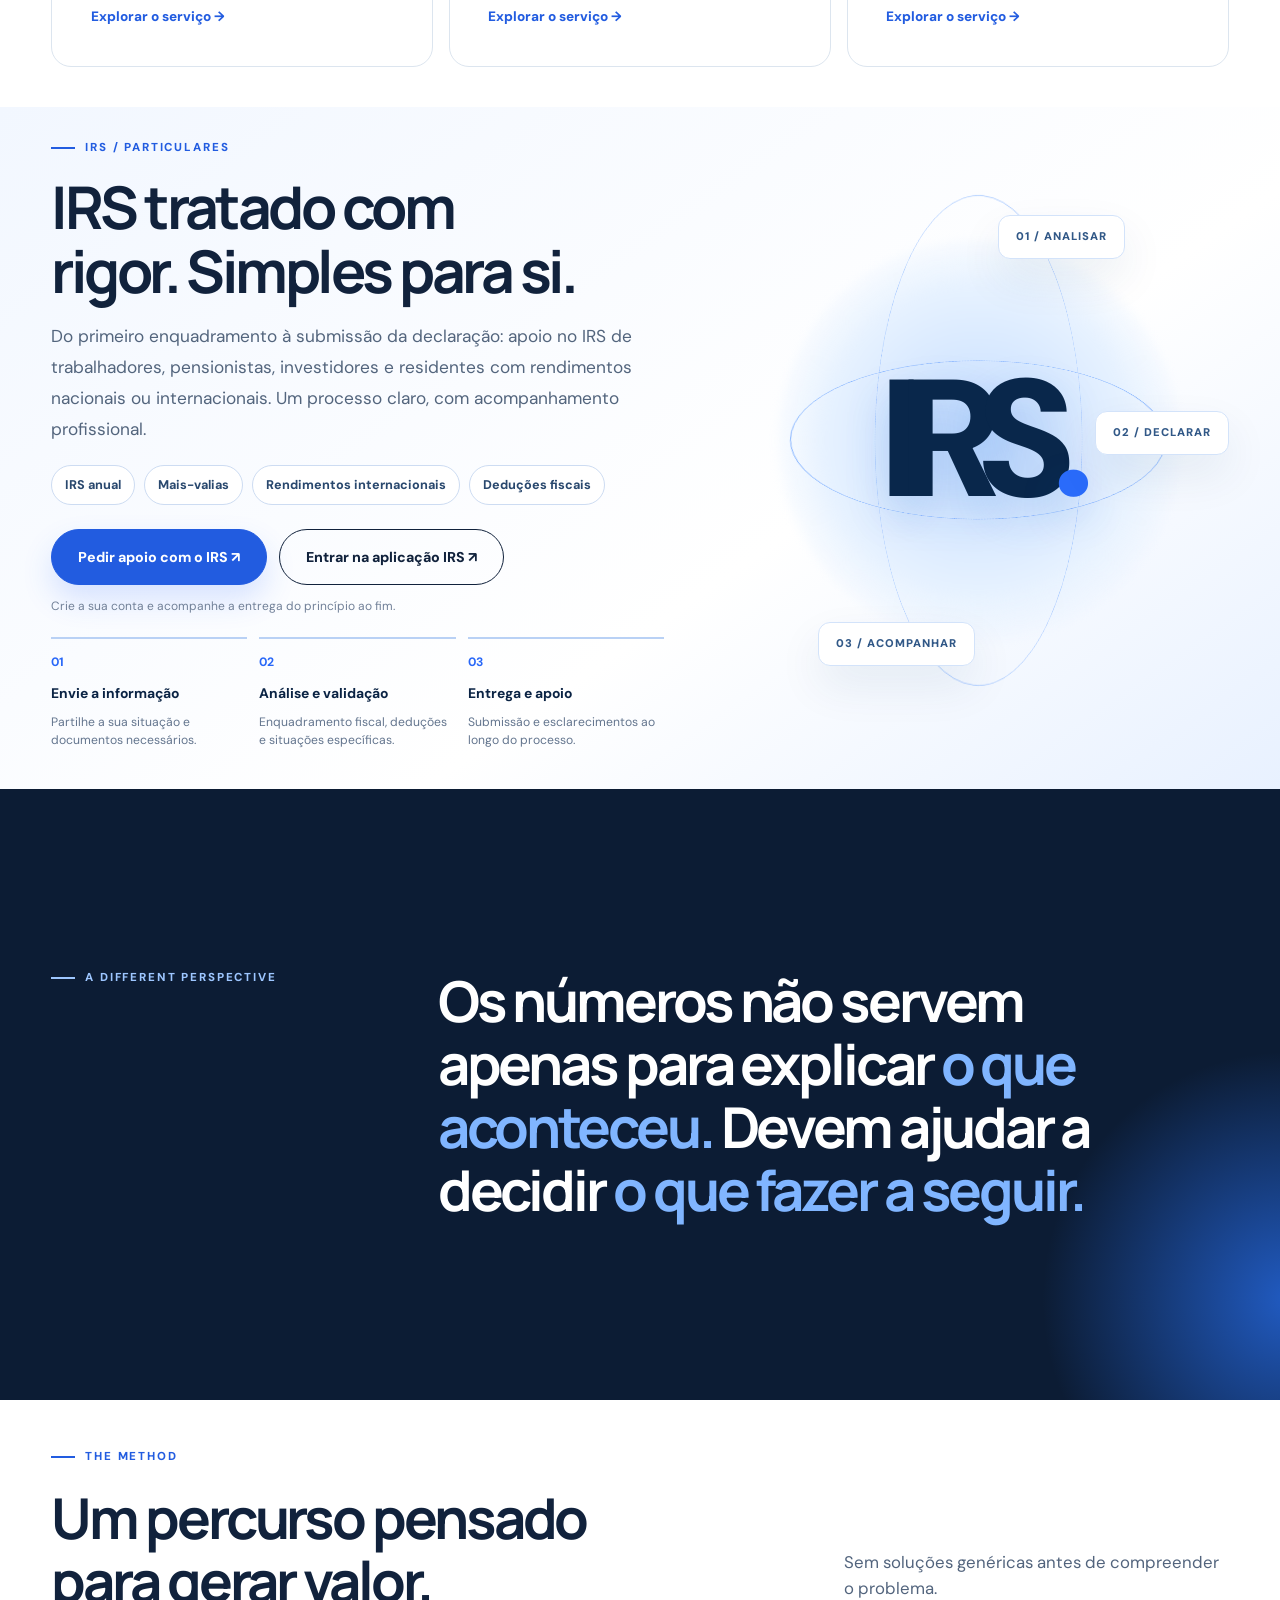
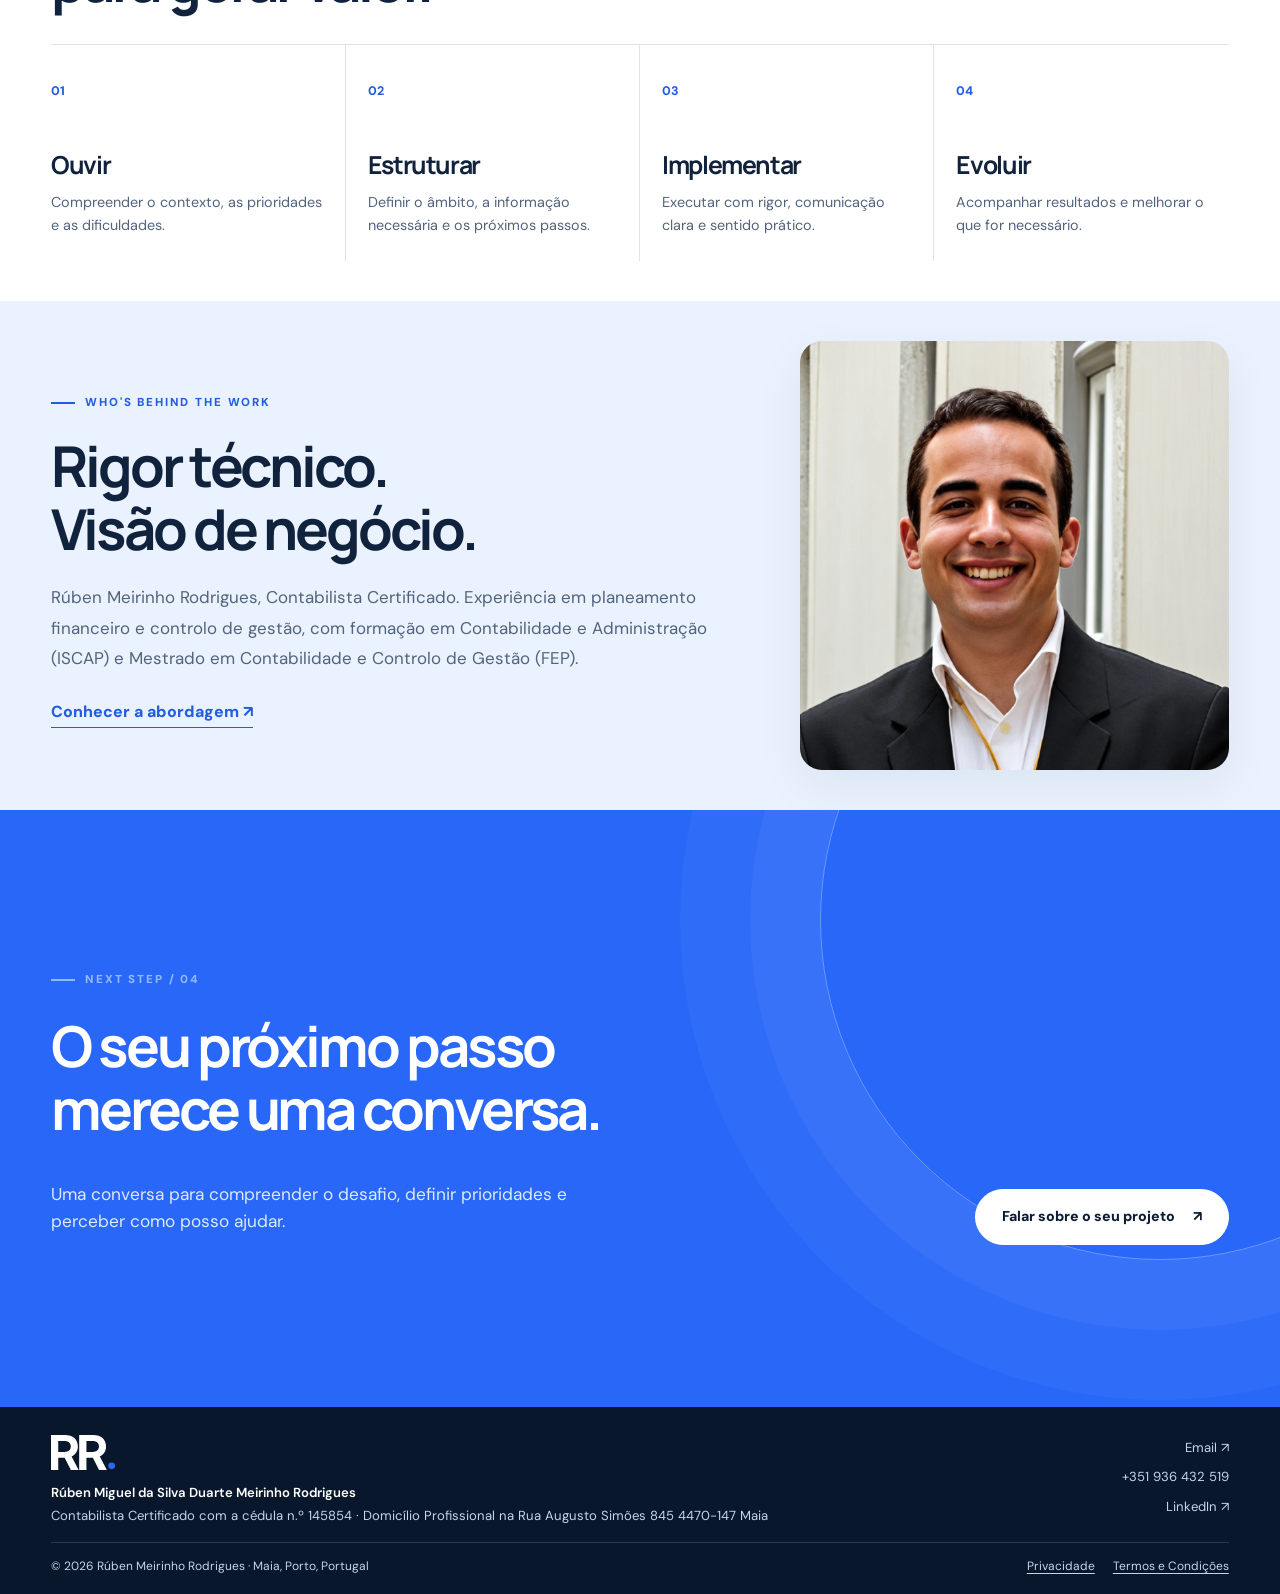
==== commit 40165755: "Reduce homepage section spacing and align navigation anchors" ====
--- a/index.html
+++ b/index.html
@@ -1,5 +1,5 @@
 <!DOCTYPE html>
-<html lang="pt-PT"><head><meta charset="utf-8"/><script src="assets/clean-url.js"></script><meta content="width=device-width,initial-scale=1" name="viewport"/><meta content="#f7f9fc" name="theme-color"/><meta content="Rúben Meirinho Rodrigues — Contabilidade, fiscalidade, gestão e tecnologia. Contabilista Certificado na Maia, Porto." name="description"/><title>Contabilidade, Fiscalidade e Estratégia | Rúben Meirinho Rodrigues</title><link href="assets/apple-touch-icon.png?v=1" rel="apple-touch-icon" sizes="180x180"/><link href="https://www.rr-contabilidade.com/" rel="canonical"/><meta content="website" property="og:type"/><meta content="Rúben Meirinho Rodrigues" property="og:site_name"/><meta content="pt_PT" property="og:locale"/><meta content="Contabilidade, Fiscalidade e Estratégia | Rúben Meirinho Rodrigues" property="og:title"/><meta content="Rúben Meirinho Rodrigues — Contabilidade, fiscalidade, gestão e tecnologia. Contabilista Certificado na Maia, Porto." property="og:description"/><meta content="https://www.rr-contabilidade.com/" property="og:url"/><meta content="https://www.rr-contabilidade.com/assets/og.png?v=1" property="og:image"/><meta content="1200" property="og:image:width"/><meta content="630" property="og:image:height"/><meta content="RR. — Contabilidade · Fiscalidade · Consultoria &amp; Estratégia" property="og:image:alt"/><meta content="summary_large_image" name="twitter:card"/><meta content="Contabilidade, Fiscalidade e Estratégia | Rúben Meirinho Rodrigues" name="twitter:title"/><meta content="Rúben Meirinho Rodrigues — Contabilidade, fiscalidade, gestão e tecnologia. Contabilista Certificado na Maia, Porto." name="twitter:description"/><meta content="https://www.rr-contabilidade.com/assets/og.png?v=1" name="twitter:image"/><link href="assets/favicon.svg?v=1" rel="icon" type="image/svg+xml"/><link href="assets/style.css?v=5" rel="stylesheet"/><link rel="stylesheet" href="assets/layout.css?v=10"/></head><body><a class="skip-link" href="#main-content" data-pt="Saltar para o conteúdo" data-en="Skip to content">Saltar para o conteúdo</a><div id="progress"></div><header class="top" id="top"><div class="shell nav"><a class="brand" href="./"><img alt="RR. — Rúben Meirinho Rodrigues" class="logo-img" height="51" src="assets/rr-logo.svg?v=9" width="76"/><span>Contabilidade · Fiscalidade<small>CONSULTORIA &amp; ESTRATÉGIA</small></span></a><nav aria-label="Principal" class="links" id="links"><a class="current" aria-current="page" href="./"><span class="" data-en="Home" data-pt="Início">Início</span></a><a class="current" aria-current="page" href="./#servicos"><span class="" data-en="Services" data-pt="Serviços">Serviços</span></a><a class="" href="./contabilidade/"><span class="" data-en="Accounting" data-pt="Contabilidade">Contabilidade</span></a><a class="" href="./tecnologia/"><span class="" data-en="Technology" data-pt="Tecnologia">Tecnologia</span></a><a class="" href="./internacional/"><span class="" data-en="International" data-pt="Internacional">Internacional</span></a><a class="" href="./contacto/"><span class="" data-en="Contact" data-pt="Contacto">Contacto</span></a></nav><div class="navend"><a class="nav-irs" data-en="Personal tax" data-pt="IRS 2026" href="./#irs">IRS 2026</a><a aria-label="Área de clientes empresariais — solicitar ligação de acesso" class="client-login" data-en="Business Client Portal ↗" data-pt="Área de Clientes ↗" href="./contacto/?assunto=portal-empresas" title="Acesso de empresas — solicitar ligação ao portal">Área de Clientes ↗</a><button aria-label="Switch language" class="lang" id="lang">EN</button><a class="navbtn" href="./contacto/"><span class="" data-en="Get in touch" data-pt="Pedir contacto">Pedir contacto</span> ↗</a><button aria-label="Menu" class="menu" id="menu" type="button" aria-expanded="false" aria-controls="links">☰</button></div></div></header><main id="main-content" tabindex="-1"><section class="homehero"><div class="hero-gridlines"></div><div class="shell homegrid"><div class="homecopy"><span class="eyebrow">FINANCE · TAX · TECHNOLOGY</span><h1 class="hero-title" data-en="More clarity.&lt;br&gt;&lt;em&gt;Better decisions.&lt;/em&gt;" data-pt="Mais clareza.&lt;br&gt;&lt;em&gt;Melhores decisões.&lt;/em&gt;">Mais clareza.<br/><em>Melhores decisões.</em></h1><p class="herodesc"><span class="" data-en="Accounting, tax, management control and technology for businesses and individuals ready to move forward with confidence." data-pt="Contabilidade, fiscalidade, controlo de gestão e tecnologia para empresas e particulares que querem avançar com confiança.">Contabilidade, fiscalidade, controlo de gestão e tecnologia para empresas e particulares que querem avançar com confiança.</span></p><div class="heroactions"><a class="btn solid" href="#servicos"><span class="" data-en="Explore services" data-pt="Descobrir serviços">Descobrir serviços</span> ↓</a><a class="btn outline" href="./contacto/"><span class="" data-en="Let’s talk" data-pt="Vamos conversar">Vamos conversar</span> ↗</a><a class="hero-irs" data-en="Personal income tax ↗" data-pt="IRS para particulares ↗" href="#irs">IRS para particulares ↗</a></div><div class="trustline"><span class="green"></span><span class="" data-en="Certified Accountant · OCC no. 145854" data-pt="Contabilista Certificado · OCC n.º 145854">Contabilista Certificado · OCC n.º 145854</span><span>Maia · Porto</span></div></div><div class="hero-object homeobject"><div class="ring r1"></div><div class="ring r2"></div><div class="sphere">RR.</div><div class="mini mini1">ACCOUNTING / 01</div><div class="mini mini2">STRATEGY / 02</div><div class="mini mini3">TECHNOLOGY / 03</div></div></div><div class="scrollnote">SCROLL TO DISCOVER ↓</div><div class="landing-quicklinks"><a href="./#irs"><span>PARTICULARES</span><strong>IRS, sem complicações <b>↗</b></strong><small>Declaração, mais-valias e rendimentos internacionais</small></a><a href="./contacto/?assunto=portal-empresas"><span>EMPRESAS</span><strong>Portal de clientes <b>↗</b></strong><small>Acesso reservado · Solicitar ligação ao portal</small></a><a href="./tecnologia/"><span>SOFTWARE &amp; IA</span><strong>Consultoria técnica B2B <b>↗</b></strong><small>Conhecimento financeiro para quem desenvolve tecnologia</small></a></div></section>
+<html lang="pt-PT" class="home-page"><head><meta charset="utf-8"/><script src="assets/clean-url.js"></script><meta content="width=device-width,initial-scale=1" name="viewport"/><meta content="#f7f9fc" name="theme-color"/><meta content="Rúben Meirinho Rodrigues — Contabilidade, fiscalidade, gestão e tecnologia. Contabilista Certificado na Maia, Porto." name="description"/><title>Contabilidade, Fiscalidade e Estratégia | Rúben Meirinho Rodrigues</title><link href="assets/apple-touch-icon.png?v=1" rel="apple-touch-icon" sizes="180x180"/><link href="https://www.rr-contabilidade.com/" rel="canonical"/><meta content="website" property="og:type"/><meta content="Rúben Meirinho Rodrigues" property="og:site_name"/><meta content="pt_PT" property="og:locale"/><meta content="Contabilidade, Fiscalidade e Estratégia | Rúben Meirinho Rodrigues" property="og:title"/><meta content="Rúben Meirinho Rodrigues — Contabilidade, fiscalidade, gestão e tecnologia. Contabilista Certificado na Maia, Porto." property="og:description"/><meta content="https://www.rr-contabilidade.com/" property="og:url"/><meta content="https://www.rr-contabilidade.com/assets/og.png?v=1" property="og:image"/><meta content="1200" property="og:image:width"/><meta content="630" property="og:image:height"/><meta content="RR. — Contabilidade · Fiscalidade · Consultoria &amp; Estratégia" property="og:image:alt"/><meta content="summary_large_image" name="twitter:card"/><meta content="Contabilidade, Fiscalidade e Estratégia | Rúben Meirinho Rodrigues" name="twitter:title"/><meta content="Rúben Meirinho Rodrigues — Contabilidade, fiscalidade, gestão e tecnologia. Contabilista Certificado na Maia, Porto." name="twitter:description"/><meta content="https://www.rr-contabilidade.com/assets/og.png?v=1" name="twitter:image"/><link href="assets/favicon.svg?v=1" rel="icon" type="image/svg+xml"/><link href="assets/style.css?v=5" rel="stylesheet"/><link rel="stylesheet" href="assets/layout.css?v=11"/></head><body><a class="skip-link" href="#main-content" data-pt="Saltar para o conteúdo" data-en="Skip to content">Saltar para o conteúdo</a><div id="progress"></div><header class="top" id="top"><div class="shell nav"><a class="brand" href="./"><img alt="RR. — Rúben Meirinho Rodrigues" class="logo-img" height="51" src="assets/rr-logo.svg?v=9" width="76"/><span>Contabilidade · Fiscalidade<small>CONSULTORIA &amp; ESTRATÉGIA</small></span></a><nav aria-label="Principal" class="links" id="links"><a class="current" aria-current="page" href="./"><span class="" data-en="Home" data-pt="Início">Início</span></a><a class="current" aria-current="page" href="./#servicos"><span class="" data-en="Services" data-pt="Serviços">Serviços</span></a><a class="" href="./contabilidade/"><span class="" data-en="Accounting" data-pt="Contabilidade">Contabilidade</span></a><a class="" href="./tecnologia/"><span class="" data-en="Technology" data-pt="Tecnologia">Tecnologia</span></a><a class="" href="./internacional/"><span class="" data-en="International" data-pt="Internacional">Internacional</span></a><a class="" href="./contacto/"><span class="" data-en="Contact" data-pt="Contacto">Contacto</span></a></nav><div class="navend"><a class="nav-irs" data-en="Personal tax" data-pt="IRS 2026" href="./#irs">IRS 2026</a><a aria-label="Área de clientes empresariais — solicitar ligação de acesso" class="client-login" data-en="Business Client Portal ↗" data-pt="Área de Clientes ↗" href="./contacto/?assunto=portal-empresas" title="Acesso de empresas — solicitar ligação ao portal">Área de Clientes ↗</a><button aria-label="Switch language" class="lang" id="lang">EN</button><a class="navbtn" href="./contacto/"><span class="" data-en="Get in touch" data-pt="Pedir contacto">Pedir contacto</span> ↗</a><button aria-label="Menu" class="menu" id="menu" type="button" aria-expanded="false" aria-controls="links">☰</button></div></div></header><main id="main-content" tabindex="-1"><section class="homehero"><div class="hero-gridlines"></div><div class="shell homegrid"><div class="homecopy"><span class="eyebrow">FINANCE · TAX · TECHNOLOGY</span><h1 class="hero-title" data-en="More clarity.&lt;br&gt;&lt;em&gt;Better decisions.&lt;/em&gt;" data-pt="Mais clareza.&lt;br&gt;&lt;em&gt;Melhores decisões.&lt;/em&gt;">Mais clareza.<br/><em>Melhores decisões.</em></h1><p class="herodesc"><span class="" data-en="Accounting, tax, management control and technology for businesses and individuals ready to move forward with confidence." data-pt="Contabilidade, fiscalidade, controlo de gestão e tecnologia para empresas e particulares que querem avançar com confiança.">Contabilidade, fiscalidade, controlo de gestão e tecnologia para empresas e particulares que querem avançar com confiança.</span></p><div class="heroactions"><a class="btn solid" href="#servicos"><span class="" data-en="Explore services" data-pt="Descobrir serviços">Descobrir serviços</span> ↓</a><a class="btn outline" href="./contacto/"><span class="" data-en="Let’s talk" data-pt="Vamos conversar">Vamos conversar</span> ↗</a><a class="hero-irs" data-en="Personal income tax ↗" data-pt="IRS para particulares ↗" href="#irs">IRS para particulares ↗</a></div><div class="trustline"><span class="green"></span><span class="" data-en="Certified Accountant · OCC no. 145854" data-pt="Contabilista Certificado · OCC n.º 145854">Contabilista Certificado · OCC n.º 145854</span><span>Maia · Porto</span></div></div><div class="hero-object homeobject"><div class="ring r1"></div><div class="ring r2"></div><div class="sphere">RR.</div><div class="mini mini1">ACCOUNTING / 01</div><div class="mini mini2">STRATEGY / 02</div><div class="mini mini3">TECHNOLOGY / 03</div></div></div><div class="scrollnote">SCROLL TO DISCOVER ↓</div><div class="landing-quicklinks"><a href="./#irs"><span>PARTICULARES</span><strong>IRS, sem complicações <b>↗</b></strong><small>Declaração, mais-valias e rendimentos internacionais</small></a><a href="./contacto/?assunto=portal-empresas"><span>EMPRESAS</span><strong>Portal de clientes <b>↗</b></strong><small>Acesso reservado · Solicitar ligação ao portal</small></a><a href="./tecnologia/"><span>SOFTWARE &amp; IA</span><strong>Consultoria técnica B2B <b>↗</b></strong><small>Conhecimento financeiro para quem desenvolve tecnologia</small></a></div></section>
 <div class="marquee"><div class="marqueeline">CONTABILIDADE ✳ FISCALIDADE ✳ CONSULTORIA TÉCNICA PARA SOFTWARE &amp; IA ✳ IRS ✳ INTERNACIONAL ✳ CONTABILIDADE ✳ FISCALIDADE ✳ CONSULTORIA TÉCNICA PARA SOFTWARE &amp; IA ✳ IRS ✳ INTERNACIONAL ✳</div></div>
 <section class="services-overview" id="servicos"><div class="shell"><div class="sectionhead"><div><span class="eyebrow">WHAT I DO / SERVIÇOS</span><h2 class="" data-en="Solutions for what your business actually needs." data-pt="Soluções para o que o seu negócio realmente precisa.">Soluções para o que o seu negócio realmente precisa.</h2></div><p><span class="" data-en="From accounting compliance to strategic decisions, combining rigour, personal service and technology." data-pt="Do cumprimento contabilístico às decisões estratégicas, uma abordagem que combina rigor, proximidade e tecnologia.">Do cumprimento contabilístico às decisões estratégicas, uma abordagem que combina rigor, proximidade e tecnologia.</span></p></div><div class="servicecards"><a class="servicecard" href="./contabilidade/"><div class="cardtop"><span>01 / FINANCIAL CLARITY</span><b>↗</b></div><div class="cardglyph">↗</div><h3 class="" data-en="Accounting &amp; Management" data-pt="Contabilidade &amp; Gestão">Contabilidade &amp; Gestão</h3><p><span class="" data-en="Beyond compliance. Understand, anticipate and grow." data-pt="Mais do que cumprir. Compreender, antecipar e crescer.">Mais do que cumprir. Compreender, antecipar e crescer.</span></p><span class="explore"><span class="" data-en="Explore the service" data-pt="Explorar o serviço">Explorar o serviço</span> →</span></a><a class="servicecard" href="./tecnologia/"><div class="cardtop"><span>02 / SMARTER SYSTEMS</span><b>↗</b></div><div class="cardglyph">⌘</div><h3 class="" data-en="Technology, AI &amp; Automation" data-pt="Tecnologia, IA &amp; Automação">Tecnologia, IA &amp; Automação</h3><p><span class="" data-en="Technical advisory for software and AI solution providers, grounded in real accounting and finance workflows." data-pt="Consultoria técnica para empresas que desenvolvem software e soluções de IA, com conhecimento real dos processos contabilísticos e financeiros.">Consultoria técnica para empresas que desenvolvem software e soluções de IA, com conhecimento real dos processos contabilísticos e financeiros.</span></p><span class="explore"><span class="" data-en="Explore the service" data-pt="Explorar o serviço">Explorar o serviço</span> →</span></a><a class="servicecard" href="./internacional/"><div class="cardtop"><span>03 / CROSS-BORDER ADVISORY</span><b>↗</b></div><div class="cardglyph">◎</div><h3 class="" data-en="International Tax" data-pt="Fiscalidade Internacional">Fiscalidade Internacional</h3><p><span class="" data-en="International decisions. Clarity on Portuguese tax." data-pt="Decisões internacionais. Segurança no enquadramento português.">Decisões internacionais. Segurança no enquadramento português.</span></p><span class="explore"><span class="" data-en="Explore the service" data-pt="Explorar o serviço">Explorar o serviço</span> →</span></a></div></div></section>
 <section class="irs-feature" id="irs"><div class="shell irs-layout"><div class="irs-copy"><span class="eyebrow">IRS / PARTICULARES</span><h2 data-en="Your Portuguese tax return, handled with care." data-pt="IRS tratado com rigor. Simples para si.">IRS tratado com rigor. Simples para si.</h2><p data-en="From initial review to filing: individual income tax support for employees, pensioners, investors and residents with domestic or international income." data-pt="Do primeiro enquadramento à submissão da declaração: apoio no IRS de trabalhadores, pensionistas, investidores e residentes com rendimentos nacionais ou internacionais. Um processo claro, com acompanhamento profissional.">Do primeiro enquadramento à submissão da declaração: apoio no IRS de trabalhadores, pensionistas, investidores e residentes com rendimentos nacionais ou internacionais. Um processo claro, com acompanhamento profissional.</p><div class="irs-chips"><span>IRS anual</span><span>Mais-valias</span><span>Rendimentos internacionais</span><span>Deduções fiscais</span></div><div class="irs-actions"><a class="btn solid" data-en="Get help with your tax return ↗" data-pt="Pedir apoio com o IRS ↗" href="./contacto/?assunto=irs">Pedir apoio com o IRS ↗</a><a class="btn outline" data-en="IRS application access ↗" data-pt="Entrar na aplicação IRS ↗" href="https://irs.rr-contabilidade.com" rel="noopener" title="Abrir a plataforma IRS 2026">Entrar na aplicação IRS ↗</a></div><p class="irs-disclaimer" data-en="Create your account and follow your tax return from start to finish." data-pt="Crie a sua conta e acompanhe a entrega do princípio ao fim.">Crie a sua conta e acompanhe a entrega do princípio ao fim.</p><div class="irs-process"><div><b>01</b><strong>Envie a informação</strong><span>Partilhe a sua situação e documentos necessários.</span></div><div><b>02</b><strong>Análise e validação</strong><span>Enquadramento fiscal, deduções e situações específicas.</span></div><div><b>03</b><strong>Entrega e apoio</strong><span>Submissão e esclarecimentos ao longo do processo.</span></div></div></div><div aria-hidden="true" class="irs-art"><div class="irs-orbit one"></div><div class="irs-orbit two"></div><div class="irs-main-number">IRS<span>.</span></div><div class="irs-float irs-float-a">01 / ANALISAR</div><div class="irs-float irs-float-b">02 / DECLARAR</div><div class="irs-float irs-float-c">03 / ACOMPANHAR</div></div></div></section><section class="statement"><div class="shell statementgrid"><span class="eyebrow">A DIFFERENT PERSPECTIVE</span><h2 class="" data-en="Numbers should not only explain &lt;em&gt;what happened.&lt;/em&gt; They should help you decide &lt;em&gt;what comes next.&lt;/em&gt;" data-pt="Os números não servem apenas para explicar &lt;em&gt;o que aconteceu.&lt;/em&gt; Devem ajudar a decidir &lt;em&gt;o que fazer a seguir.&lt;/em&gt;">Os números não servem apenas para explicar <em>o que aconteceu.</em> Devem ajudar a decidir <em>o que fazer a seguir.</em></h2></div><div class="statementorb"></div></section>
--- a/assets/layout.css
+++ b/assets/layout.css
@@ -21,6 +21,19 @@
 @media(max-width:800px){.homehero,.servicehero{padding:116px 0 56px}.homehero>.homegrid,.servicehero>.servicehero-inner{grid-template-columns:minmax(0,1fr);gap:32px}.homehero .hero-title{font-size:clamp(2.6rem,7vw,4rem);max-width:18ch}.servicehero .hero-title{font-size:clamp(2.15rem,5.7vw,3.25rem);max-width:27ch}.hero-object{max-width:360px;height:310px;margin-inline:auto}.hero-object .sphere{width:210px}.homehero>.landing-quicklinks{grid-template-columns:minmax(0,1fr);margin-top:32px}.servicehero>.tech-position{margin-top:40px;padding-top:32px}.tech-position h2{font-size:clamp(1.8rem,4.5vw,2.5rem)}.herodesc{font-size:1.05rem}}
 @media(max-width:380px){.hero-object{height:265px}.hero-object .sphere{width:180px}.hero-object .mini{font-size:.55rem;padding:9px}.hero-title{letter-spacing:-.045em}}
 .servicehero.dark .mini{color:#173254;background:#fff;border-color:#d8e4f4}
+
+/* Compact homepage sections and align menu anchors with the fixed header. */
+html.home-page{scroll-padding-top:78px}
+.home-page .services-overview,.home-page .value-section,.home-page .aboutbrief{padding-block:40px}
+.home-page .services-overview .sectionhead,.home-page .value-section .sectionhead{margin-bottom:32px}
+.home-page .irs-feature{padding-block:24px 40px}
+.home-page .irs-copy h2{margin-block:18px}
+.home-page .irs-chips{margin-block:20px}
+.home-page .irs-actions{margin-top:24px}
+.home-page .irs-disclaimer{margin-top:12px}
+.home-page .irs-process{margin-top:22px}
+@media(max-width:900px){html.home-page{scroll-padding-top:70px}}
+@media(max-width:700px){.home-page .services-overview,.home-page .value-section,.home-page .aboutbrief{padding-block:32px}.home-page .irs-feature{padding-block:24px 32px}}
 
 /* The contact hint belongs to the text column, not a separate grid cell. */
 .contactgrid{grid-template-columns:minmax(0,1fr) minmax(0,1fr);align-items:start;gap:clamp(32px,5vw,80px)}
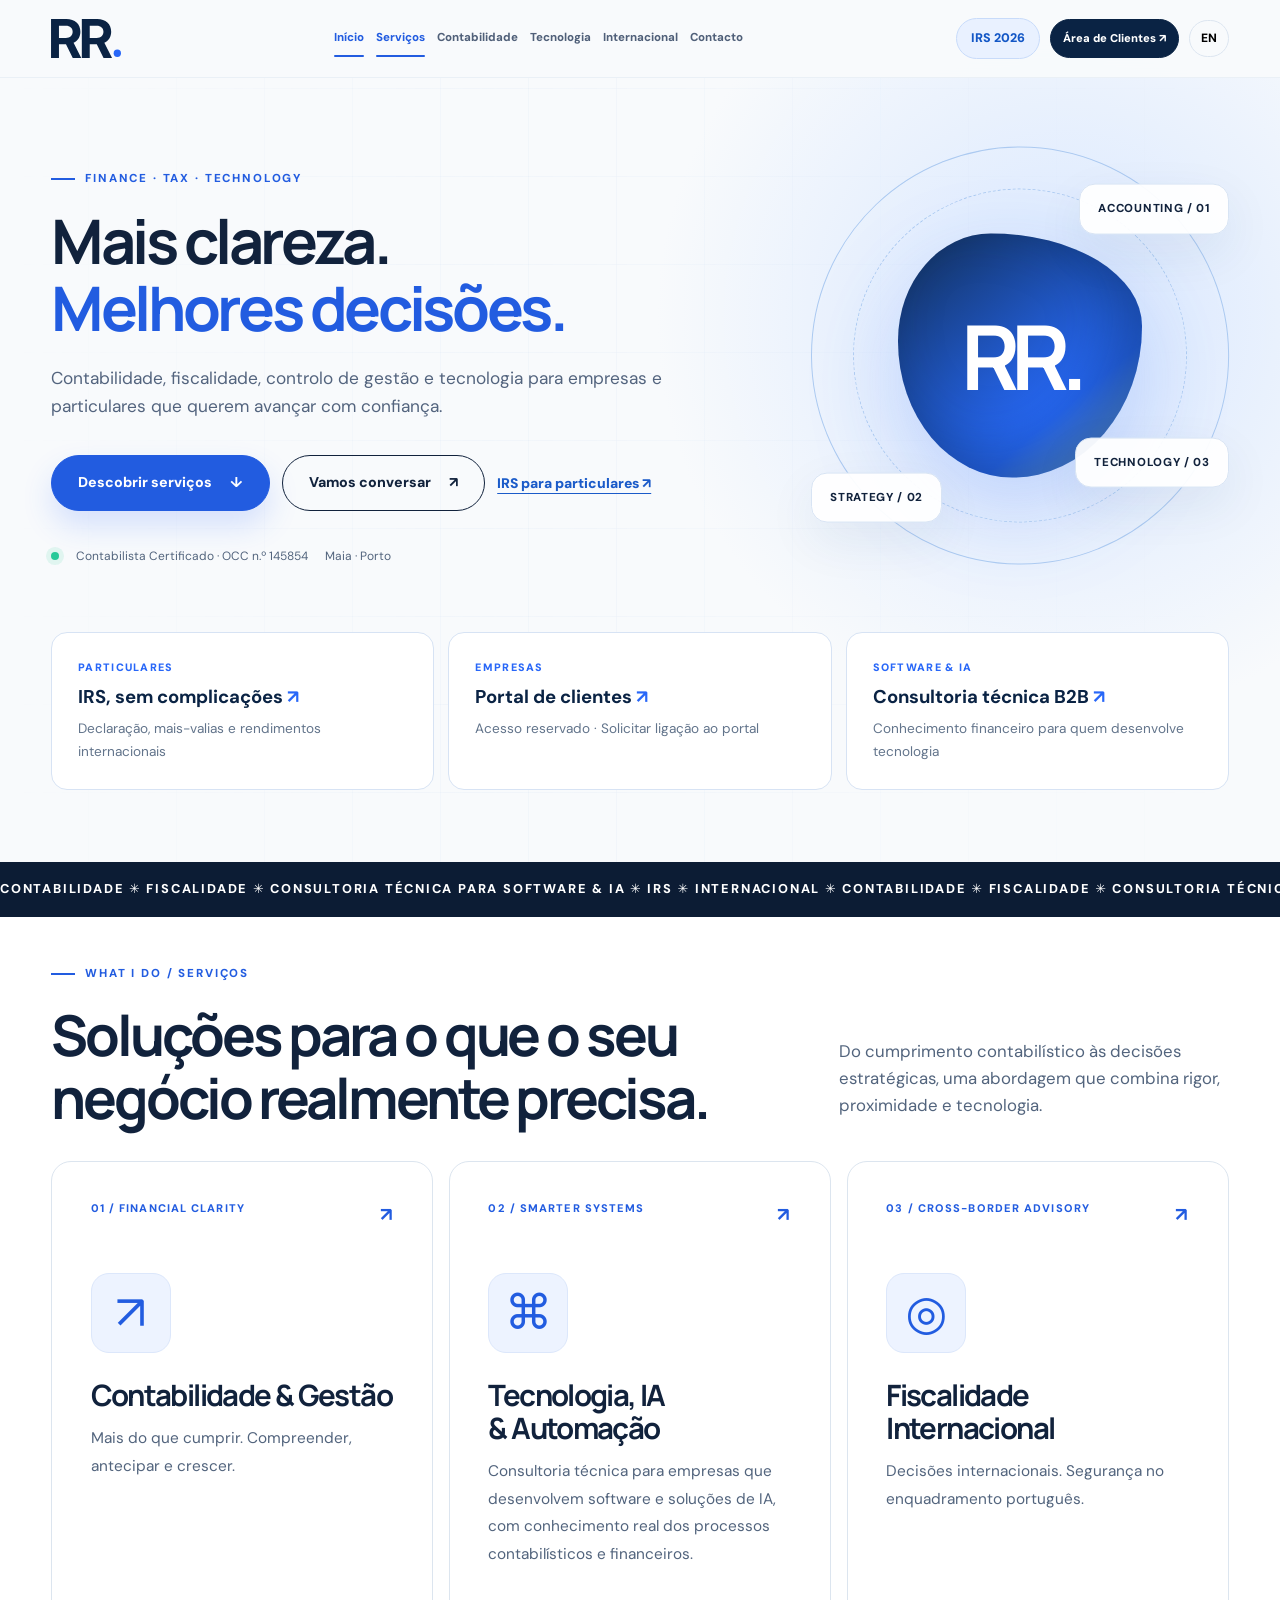
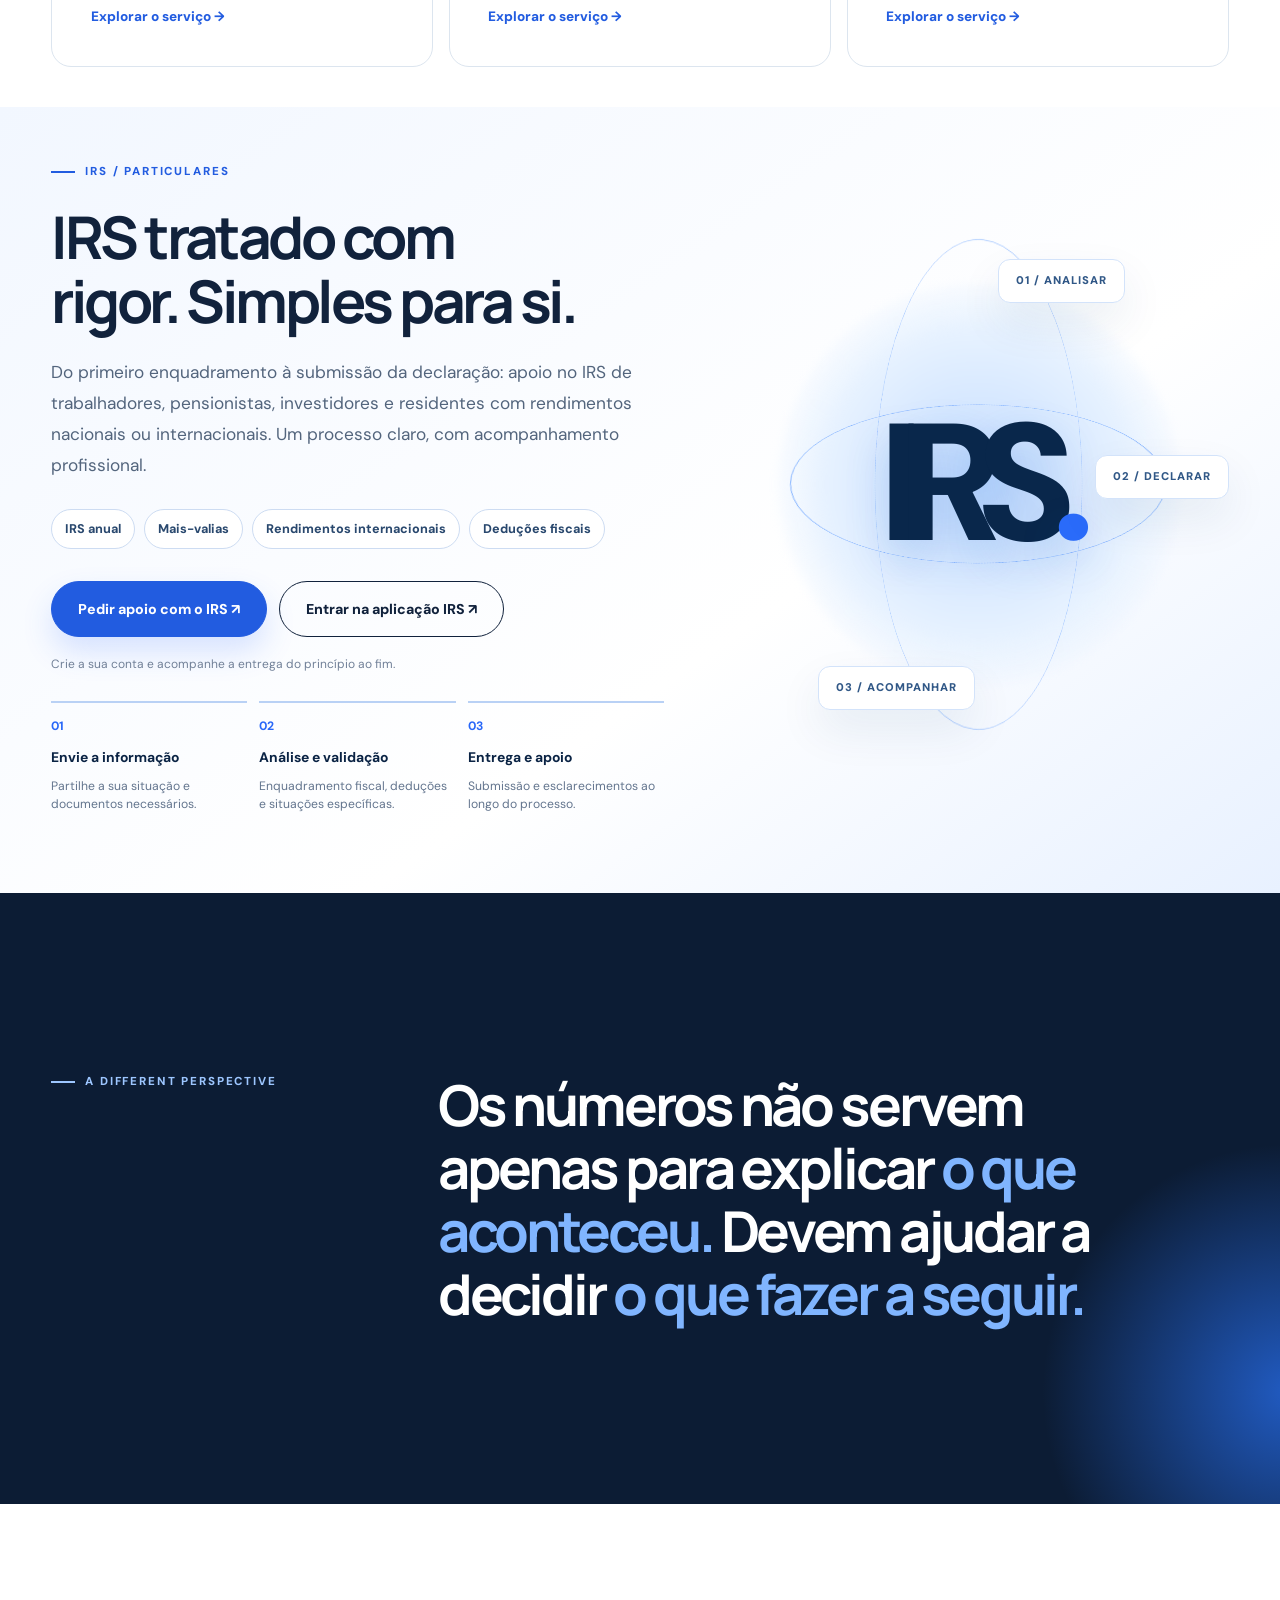
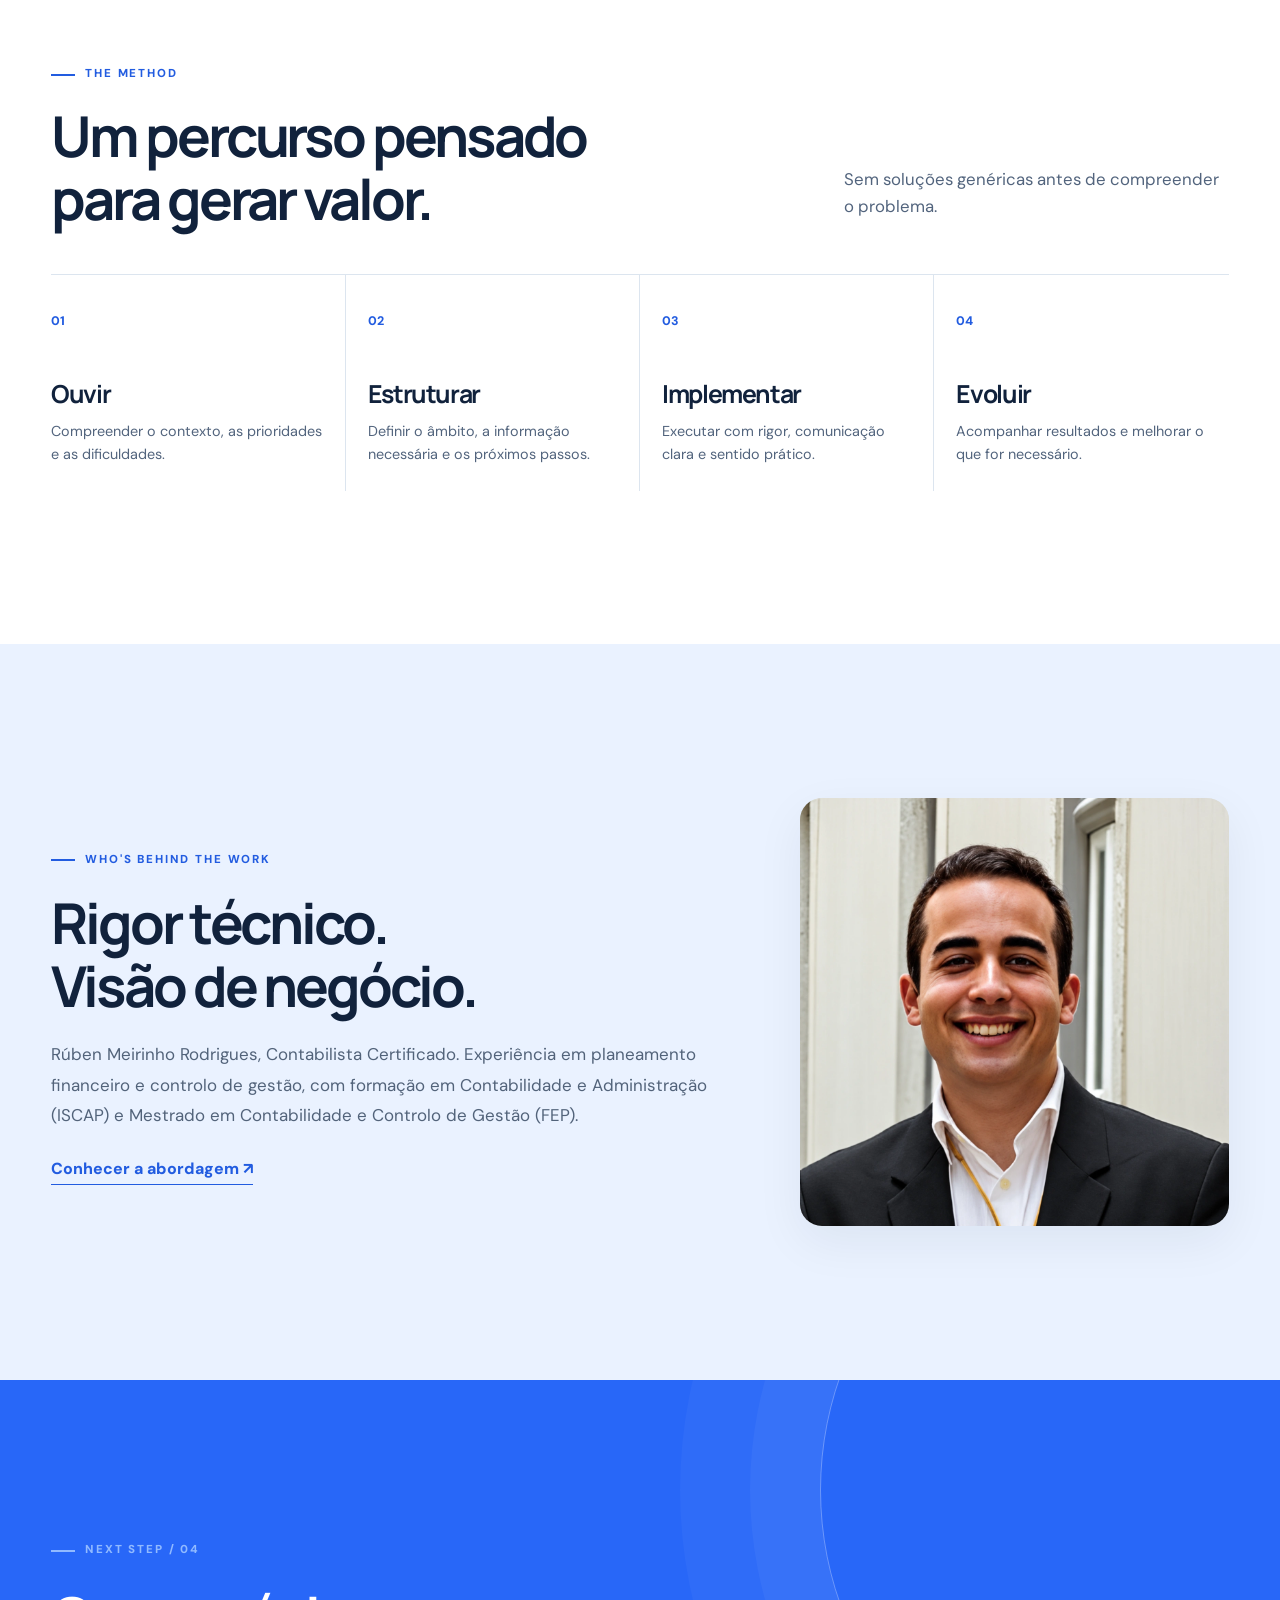
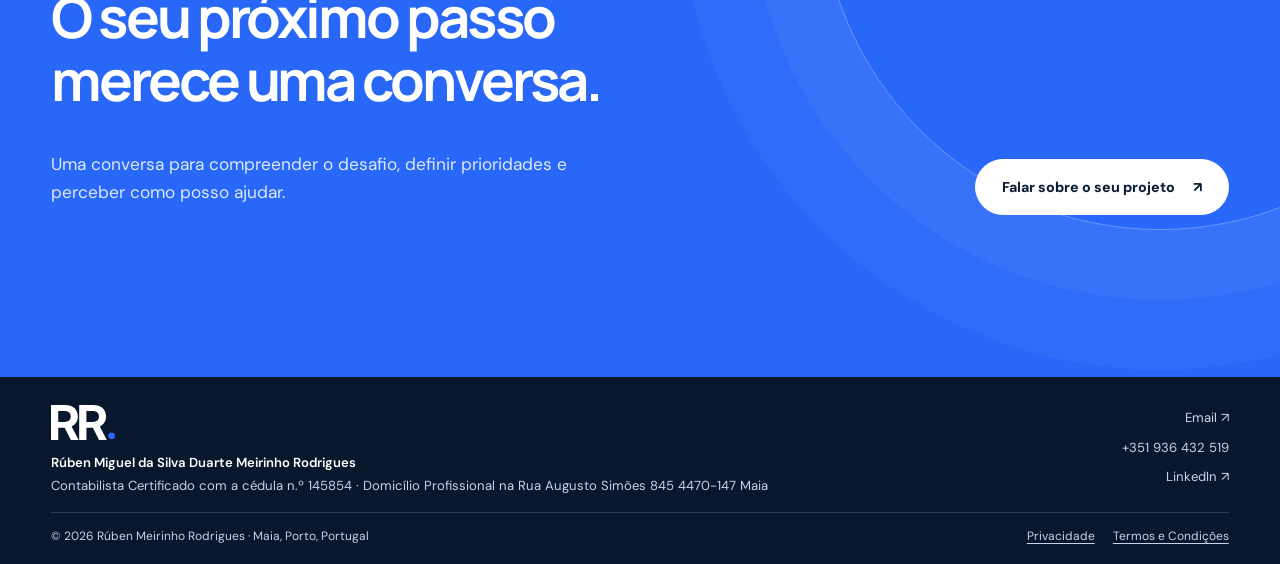
==== commit 4ba1c503: "Restore homepage margins outside Services and IRS" ====
--- a/index.html
+++ b/index.html
@@ -1,5 +1,5 @@
 <!DOCTYPE html>
-<html lang="pt-PT" class="home-page"><head><meta charset="utf-8"/><script src="assets/clean-url.js"></script><meta content="width=device-width,initial-scale=1" name="viewport"/><meta content="#f7f9fc" name="theme-color"/><meta content="Rúben Meirinho Rodrigues — Contabilidade, fiscalidade, gestão e tecnologia. Contabilista Certificado na Maia, Porto." name="description"/><title>Contabilidade, Fiscalidade e Estratégia | Rúben Meirinho Rodrigues</title><link href="assets/apple-touch-icon.png?v=1" rel="apple-touch-icon" sizes="180x180"/><link href="https://www.rr-contabilidade.com/" rel="canonical"/><meta content="website" property="og:type"/><meta content="Rúben Meirinho Rodrigues" property="og:site_name"/><meta content="pt_PT" property="og:locale"/><meta content="Contabilidade, Fiscalidade e Estratégia | Rúben Meirinho Rodrigues" property="og:title"/><meta content="Rúben Meirinho Rodrigues — Contabilidade, fiscalidade, gestão e tecnologia. Contabilista Certificado na Maia, Porto." property="og:description"/><meta content="https://www.rr-contabilidade.com/" property="og:url"/><meta content="https://www.rr-contabilidade.com/assets/og.png?v=1" property="og:image"/><meta content="1200" property="og:image:width"/><meta content="630" property="og:image:height"/><meta content="RR. — Contabilidade · Fiscalidade · Consultoria &amp; Estratégia" property="og:image:alt"/><meta content="summary_large_image" name="twitter:card"/><meta content="Contabilidade, Fiscalidade e Estratégia | Rúben Meirinho Rodrigues" name="twitter:title"/><meta content="Rúben Meirinho Rodrigues — Contabilidade, fiscalidade, gestão e tecnologia. Contabilista Certificado na Maia, Porto." name="twitter:description"/><meta content="https://www.rr-contabilidade.com/assets/og.png?v=1" name="twitter:image"/><link href="assets/favicon.svg?v=1" rel="icon" type="image/svg+xml"/><link href="assets/style.css?v=5" rel="stylesheet"/><link rel="stylesheet" href="assets/layout.css?v=11"/></head><body><a class="skip-link" href="#main-content" data-pt="Saltar para o conteúdo" data-en="Skip to content">Saltar para o conteúdo</a><div id="progress"></div><header class="top" id="top"><div class="shell nav"><a class="brand" href="./"><img alt="RR. — Rúben Meirinho Rodrigues" class="logo-img" height="51" src="assets/rr-logo.svg?v=9" width="76"/><span>Contabilidade · Fiscalidade<small>CONSULTORIA &amp; ESTRATÉGIA</small></span></a><nav aria-label="Principal" class="links" id="links"><a class="current" aria-current="page" href="./"><span class="" data-en="Home" data-pt="Início">Início</span></a><a class="current" aria-current="page" href="./#servicos"><span class="" data-en="Services" data-pt="Serviços">Serviços</span></a><a class="" href="./contabilidade/"><span class="" data-en="Accounting" data-pt="Contabilidade">Contabilidade</span></a><a class="" href="./tecnologia/"><span class="" data-en="Technology" data-pt="Tecnologia">Tecnologia</span></a><a class="" href="./internacional/"><span class="" data-en="International" data-pt="Internacional">Internacional</span></a><a class="" href="./contacto/"><span class="" data-en="Contact" data-pt="Contacto">Contacto</span></a></nav><div class="navend"><a class="nav-irs" data-en="Personal tax" data-pt="IRS 2026" href="./#irs">IRS 2026</a><a aria-label="Área de clientes empresariais — solicitar ligação de acesso" class="client-login" data-en="Business Client Portal ↗" data-pt="Área de Clientes ↗" href="./contacto/?assunto=portal-empresas" title="Acesso de empresas — solicitar ligação ao portal">Área de Clientes ↗</a><button aria-label="Switch language" class="lang" id="lang">EN</button><a class="navbtn" href="./contacto/"><span class="" data-en="Get in touch" data-pt="Pedir contacto">Pedir contacto</span> ↗</a><button aria-label="Menu" class="menu" id="menu" type="button" aria-expanded="false" aria-controls="links">☰</button></div></div></header><main id="main-content" tabindex="-1"><section class="homehero"><div class="hero-gridlines"></div><div class="shell homegrid"><div class="homecopy"><span class="eyebrow">FINANCE · TAX · TECHNOLOGY</span><h1 class="hero-title" data-en="More clarity.&lt;br&gt;&lt;em&gt;Better decisions.&lt;/em&gt;" data-pt="Mais clareza.&lt;br&gt;&lt;em&gt;Melhores decisões.&lt;/em&gt;">Mais clareza.<br/><em>Melhores decisões.</em></h1><p class="herodesc"><span class="" data-en="Accounting, tax, management control and technology for businesses and individuals ready to move forward with confidence." data-pt="Contabilidade, fiscalidade, controlo de gestão e tecnologia para empresas e particulares que querem avançar com confiança.">Contabilidade, fiscalidade, controlo de gestão e tecnologia para empresas e particulares que querem avançar com confiança.</span></p><div class="heroactions"><a class="btn solid" href="#servicos"><span class="" data-en="Explore services" data-pt="Descobrir serviços">Descobrir serviços</span> ↓</a><a class="btn outline" href="./contacto/"><span class="" data-en="Let’s talk" data-pt="Vamos conversar">Vamos conversar</span> ↗</a><a class="hero-irs" data-en="Personal income tax ↗" data-pt="IRS para particulares ↗" href="#irs">IRS para particulares ↗</a></div><div class="trustline"><span class="green"></span><span class="" data-en="Certified Accountant · OCC no. 145854" data-pt="Contabilista Certificado · OCC n.º 145854">Contabilista Certificado · OCC n.º 145854</span><span>Maia · Porto</span></div></div><div class="hero-object homeobject"><div class="ring r1"></div><div class="ring r2"></div><div class="sphere">RR.</div><div class="mini mini1">ACCOUNTING / 01</div><div class="mini mini2">STRATEGY / 02</div><div class="mini mini3">TECHNOLOGY / 03</div></div></div><div class="scrollnote">SCROLL TO DISCOVER ↓</div><div class="landing-quicklinks"><a href="./#irs"><span>PARTICULARES</span><strong>IRS, sem complicações <b>↗</b></strong><small>Declaração, mais-valias e rendimentos internacionais</small></a><a href="./contacto/?assunto=portal-empresas"><span>EMPRESAS</span><strong>Portal de clientes <b>↗</b></strong><small>Acesso reservado · Solicitar ligação ao portal</small></a><a href="./tecnologia/"><span>SOFTWARE &amp; IA</span><strong>Consultoria técnica B2B <b>↗</b></strong><small>Conhecimento financeiro para quem desenvolve tecnologia</small></a></div></section>
+<html lang="pt-PT" class="home-page"><head><meta charset="utf-8"/><script src="assets/clean-url.js"></script><meta content="width=device-width,initial-scale=1" name="viewport"/><meta content="#f7f9fc" name="theme-color"/><meta content="Rúben Meirinho Rodrigues — Contabilidade, fiscalidade, gestão e tecnologia. Contabilista Certificado na Maia, Porto." name="description"/><title>Contabilidade, Fiscalidade e Estratégia | Rúben Meirinho Rodrigues</title><link href="assets/apple-touch-icon.png?v=1" rel="apple-touch-icon" sizes="180x180"/><link href="https://www.rr-contabilidade.com/" rel="canonical"/><meta content="website" property="og:type"/><meta content="Rúben Meirinho Rodrigues" property="og:site_name"/><meta content="pt_PT" property="og:locale"/><meta content="Contabilidade, Fiscalidade e Estratégia | Rúben Meirinho Rodrigues" property="og:title"/><meta content="Rúben Meirinho Rodrigues — Contabilidade, fiscalidade, gestão e tecnologia. Contabilista Certificado na Maia, Porto." property="og:description"/><meta content="https://www.rr-contabilidade.com/" property="og:url"/><meta content="https://www.rr-contabilidade.com/assets/og.png?v=1" property="og:image"/><meta content="1200" property="og:image:width"/><meta content="630" property="og:image:height"/><meta content="RR. — Contabilidade · Fiscalidade · Consultoria &amp; Estratégia" property="og:image:alt"/><meta content="summary_large_image" name="twitter:card"/><meta content="Contabilidade, Fiscalidade e Estratégia | Rúben Meirinho Rodrigues" name="twitter:title"/><meta content="Rúben Meirinho Rodrigues — Contabilidade, fiscalidade, gestão e tecnologia. Contabilista Certificado na Maia, Porto." name="twitter:description"/><meta content="https://www.rr-contabilidade.com/assets/og.png?v=1" name="twitter:image"/><link href="assets/favicon.svg?v=1" rel="icon" type="image/svg+xml"/><link href="assets/style.css?v=5" rel="stylesheet"/><link rel="stylesheet" href="assets/layout.css?v=12"/></head><body><a class="skip-link" href="#main-content" data-pt="Saltar para o conteúdo" data-en="Skip to content">Saltar para o conteúdo</a><div id="progress"></div><header class="top" id="top"><div class="shell nav"><a class="brand" href="./"><img alt="RR. — Rúben Meirinho Rodrigues" class="logo-img" height="51" src="assets/rr-logo.svg?v=9" width="76"/><span>Contabilidade · Fiscalidade<small>CONSULTORIA &amp; ESTRATÉGIA</small></span></a><nav aria-label="Principal" class="links" id="links"><a class="current" aria-current="page" href="./"><span class="" data-en="Home" data-pt="Início">Início</span></a><a class="current" aria-current="page" href="./#servicos"><span class="" data-en="Services" data-pt="Serviços">Serviços</span></a><a class="" href="./contabilidade/"><span class="" data-en="Accounting" data-pt="Contabilidade">Contabilidade</span></a><a class="" href="./tecnologia/"><span class="" data-en="Technology" data-pt="Tecnologia">Tecnologia</span></a><a class="" href="./internacional/"><span class="" data-en="International" data-pt="Internacional">Internacional</span></a><a class="" href="./contacto/"><span class="" data-en="Contact" data-pt="Contacto">Contacto</span></a></nav><div class="navend"><a class="nav-irs" data-en="Personal tax" data-pt="IRS 2026" href="./#irs">IRS 2026</a><a aria-label="Área de clientes empresariais — solicitar ligação de acesso" class="client-login" data-en="Business Client Portal ↗" data-pt="Área de Clientes ↗" href="./contacto/?assunto=portal-empresas" title="Acesso de empresas — solicitar ligação ao portal">Área de Clientes ↗</a><button aria-label="Switch language" class="lang" id="lang">EN</button><a class="navbtn" href="./contacto/"><span class="" data-en="Get in touch" data-pt="Pedir contacto">Pedir contacto</span> ↗</a><button aria-label="Menu" class="menu" id="menu" type="button" aria-expanded="false" aria-controls="links">☰</button></div></div></header><main id="main-content" tabindex="-1"><section class="homehero"><div class="hero-gridlines"></div><div class="shell homegrid"><div class="homecopy"><span class="eyebrow">FINANCE · TAX · TECHNOLOGY</span><h1 class="hero-title" data-en="More clarity.&lt;br&gt;&lt;em&gt;Better decisions.&lt;/em&gt;" data-pt="Mais clareza.&lt;br&gt;&lt;em&gt;Melhores decisões.&lt;/em&gt;">Mais clareza.<br/><em>Melhores decisões.</em></h1><p class="herodesc"><span class="" data-en="Accounting, tax, management control and technology for businesses and individuals ready to move forward with confidence." data-pt="Contabilidade, fiscalidade, controlo de gestão e tecnologia para empresas e particulares que querem avançar com confiança.">Contabilidade, fiscalidade, controlo de gestão e tecnologia para empresas e particulares que querem avançar com confiança.</span></p><div class="heroactions"><a class="btn solid" href="#servicos"><span class="" data-en="Explore services" data-pt="Descobrir serviços">Descobrir serviços</span> ↓</a><a class="btn outline" href="./contacto/"><span class="" data-en="Let’s talk" data-pt="Vamos conversar">Vamos conversar</span> ↗</a><a class="hero-irs" data-en="Personal income tax ↗" data-pt="IRS para particulares ↗" href="#irs">IRS para particulares ↗</a></div><div class="trustline"><span class="green"></span><span class="" data-en="Certified Accountant · OCC no. 145854" data-pt="Contabilista Certificado · OCC n.º 145854">Contabilista Certificado · OCC n.º 145854</span><span>Maia · Porto</span></div></div><div class="hero-object homeobject"><div class="ring r1"></div><div class="ring r2"></div><div class="sphere">RR.</div><div class="mini mini1">ACCOUNTING / 01</div><div class="mini mini2">STRATEGY / 02</div><div class="mini mini3">TECHNOLOGY / 03</div></div></div><div class="scrollnote">SCROLL TO DISCOVER ↓</div><div class="landing-quicklinks"><a href="./#irs"><span>PARTICULARES</span><strong>IRS, sem complicações <b>↗</b></strong><small>Declaração, mais-valias e rendimentos internacionais</small></a><a href="./contacto/?assunto=portal-empresas"><span>EMPRESAS</span><strong>Portal de clientes <b>↗</b></strong><small>Acesso reservado · Solicitar ligação ao portal</small></a><a href="./tecnologia/"><span>SOFTWARE &amp; IA</span><strong>Consultoria técnica B2B <b>↗</b></strong><small>Conhecimento financeiro para quem desenvolve tecnologia</small></a></div></section>
 <div class="marquee"><div class="marqueeline">CONTABILIDADE ✳ FISCALIDADE ✳ CONSULTORIA TÉCNICA PARA SOFTWARE &amp; IA ✳ IRS ✳ INTERNACIONAL ✳ CONTABILIDADE ✳ FISCALIDADE ✳ CONSULTORIA TÉCNICA PARA SOFTWARE &amp; IA ✳ IRS ✳ INTERNACIONAL ✳</div></div>
 <section class="services-overview" id="servicos"><div class="shell"><div class="sectionhead"><div><span class="eyebrow">WHAT I DO / SERVIÇOS</span><h2 class="" data-en="Solutions for what your business actually needs." data-pt="Soluções para o que o seu negócio realmente precisa.">Soluções para o que o seu negócio realmente precisa.</h2></div><p><span class="" data-en="From accounting compliance to strategic decisions, combining rigour, personal service and technology." data-pt="Do cumprimento contabilístico às decisões estratégicas, uma abordagem que combina rigor, proximidade e tecnologia.">Do cumprimento contabilístico às decisões estratégicas, uma abordagem que combina rigor, proximidade e tecnologia.</span></p></div><div class="servicecards"><a class="servicecard" href="./contabilidade/"><div class="cardtop"><span>01 / FINANCIAL CLARITY</span><b>↗</b></div><div class="cardglyph">↗</div><h3 class="" data-en="Accounting &amp; Management" data-pt="Contabilidade &amp; Gestão">Contabilidade &amp; Gestão</h3><p><span class="" data-en="Beyond compliance. Understand, anticipate and grow." data-pt="Mais do que cumprir. Compreender, antecipar e crescer.">Mais do que cumprir. Compreender, antecipar e crescer.</span></p><span class="explore"><span class="" data-en="Explore the service" data-pt="Explorar o serviço">Explorar o serviço</span> →</span></a><a class="servicecard" href="./tecnologia/"><div class="cardtop"><span>02 / SMARTER SYSTEMS</span><b>↗</b></div><div class="cardglyph">⌘</div><h3 class="" data-en="Technology, AI &amp; Automation" data-pt="Tecnologia, IA &amp; Automação">Tecnologia, IA &amp; Automação</h3><p><span class="" data-en="Technical advisory for software and AI solution providers, grounded in real accounting and finance workflows." data-pt="Consultoria técnica para empresas que desenvolvem software e soluções de IA, com conhecimento real dos processos contabilísticos e financeiros.">Consultoria técnica para empresas que desenvolvem software e soluções de IA, com conhecimento real dos processos contabilísticos e financeiros.</span></p><span class="explore"><span class="" data-en="Explore the service" data-pt="Explorar o serviço">Explorar o serviço</span> →</span></a><a class="servicecard" href="./internacional/"><div class="cardtop"><span>03 / CROSS-BORDER ADVISORY</span><b>↗</b></div><div class="cardglyph">◎</div><h3 class="" data-en="International Tax" data-pt="Fiscalidade Internacional">Fiscalidade Internacional</h3><p><span class="" data-en="International decisions. Clarity on Portuguese tax." data-pt="Decisões internacionais. Segurança no enquadramento português.">Decisões internacionais. Segurança no enquadramento português.</span></p><span class="explore"><span class="" data-en="Explore the service" data-pt="Explorar o serviço">Explorar o serviço</span> →</span></a></div></div></section>
 <section class="irs-feature" id="irs"><div class="shell irs-layout"><div class="irs-copy"><span class="eyebrow">IRS / PARTICULARES</span><h2 data-en="Your Portuguese tax return, handled with care." data-pt="IRS tratado com rigor. Simples para si.">IRS tratado com rigor. Simples para si.</h2><p data-en="From initial review to filing: individual income tax support for employees, pensioners, investors and residents with domestic or international income." data-pt="Do primeiro enquadramento à submissão da declaração: apoio no IRS de trabalhadores, pensionistas, investidores e residentes com rendimentos nacionais ou internacionais. Um processo claro, com acompanhamento profissional.">Do primeiro enquadramento à submissão da declaração: apoio no IRS de trabalhadores, pensionistas, investidores e residentes com rendimentos nacionais ou internacionais. Um processo claro, com acompanhamento profissional.</p><div class="irs-chips"><span>IRS anual</span><span>Mais-valias</span><span>Rendimentos internacionais</span><span>Deduções fiscais</span></div><div class="irs-actions"><a class="btn solid" data-en="Get help with your tax return ↗" data-pt="Pedir apoio com o IRS ↗" href="./contacto/?assunto=irs">Pedir apoio com o IRS ↗</a><a class="btn outline" data-en="IRS application access ↗" data-pt="Entrar na aplicação IRS ↗" href="https://irs.rr-contabilidade.com" rel="noopener" title="Abrir a plataforma IRS 2026">Entrar na aplicação IRS ↗</a></div><p class="irs-disclaimer" data-en="Create your account and follow your tax return from start to finish." data-pt="Crie a sua conta e acompanhe a entrega do princípio ao fim.">Crie a sua conta e acompanhe a entrega do princípio ao fim.</p><div class="irs-process"><div><b>01</b><strong>Envie a informação</strong><span>Partilhe a sua situação e documentos necessários.</span></div><div><b>02</b><strong>Análise e validação</strong><span>Enquadramento fiscal, deduções e situações específicas.</span></div><div><b>03</b><strong>Entrega e apoio</strong><span>Submissão e esclarecimentos ao longo do processo.</span></div></div></div><div aria-hidden="true" class="irs-art"><div class="irs-orbit one"></div><div class="irs-orbit two"></div><div class="irs-main-number">IRS<span>.</span></div><div class="irs-float irs-float-a">01 / ANALISAR</div><div class="irs-float irs-float-b">02 / DECLARAR</div><div class="irs-float irs-float-c">03 / ACOMPANHAR</div></div></div></section><section class="statement"><div class="shell statementgrid"><span class="eyebrow">A DIFFERENT PERSPECTIVE</span><h2 class="" data-en="Numbers should not only explain &lt;em&gt;what happened.&lt;/em&gt; They should help you decide &lt;em&gt;what comes next.&lt;/em&gt;" data-pt="Os números não servem apenas para explicar &lt;em&gt;o que aconteceu.&lt;/em&gt; Devem ajudar a decidir &lt;em&gt;o que fazer a seguir.&lt;/em&gt;">Os números não servem apenas para explicar <em>o que aconteceu.</em> Devem ajudar a decidir <em>o que fazer a seguir.</em></h2></div><div class="statementorb"></div></section>
--- a/assets/layout.css
+++ b/assets/layout.css
@@ -22,18 +22,11 @@
 @media(max-width:380px){.hero-object{height:265px}.hero-object .sphere{width:180px}.hero-object .mini{font-size:.55rem;padding:9px}.hero-title{letter-spacing:-.045em}}
 .servicehero.dark .mini{color:#173254;background:#fff;border-color:#d8e4f4}
 
-/* Compact homepage sections and align menu anchors with the fixed header. */
-html.home-page{scroll-padding-top:78px}
-.home-page .services-overview,.home-page .value-section,.home-page .aboutbrief{padding-block:40px}
-.home-page .services-overview .sectionhead,.home-page .value-section .sectionhead{margin-bottom:32px}
-.home-page .irs-feature{padding-block:24px 40px}
-.home-page .irs-copy h2{margin-block:18px}
-.home-page .irs-chips{margin-block:20px}
-.home-page .irs-actions{margin-top:24px}
-.home-page .irs-disclaimer{margin-top:12px}
-.home-page .irs-process{margin-top:22px}
-@media(max-width:900px){html.home-page{scroll-padding-top:70px}}
-@media(max-width:700px){.home-page .services-overview,.home-page .value-section,.home-page .aboutbrief{padding-block:32px}.home-page .irs-feature{padding-block:24px 32px}}
+/* Reduce outer spacing only for homepage services and IRS. */
+.home-page .services-overview{padding-block:40px}
+.home-page .services-overview .sectionhead{margin-bottom:32px}
+.home-page .irs-feature{padding-block:48px 80px}
+@media(max-width:700px){.home-page .services-overview{padding-block:32px}.home-page .irs-feature{padding-block:48px 64px}}
 
 /* The contact hint belongs to the text column, not a separate grid cell. */
 .contactgrid{grid-template-columns:minmax(0,1fr) minmax(0,1fr);align-items:start;gap:clamp(32px,5vw,80px)}
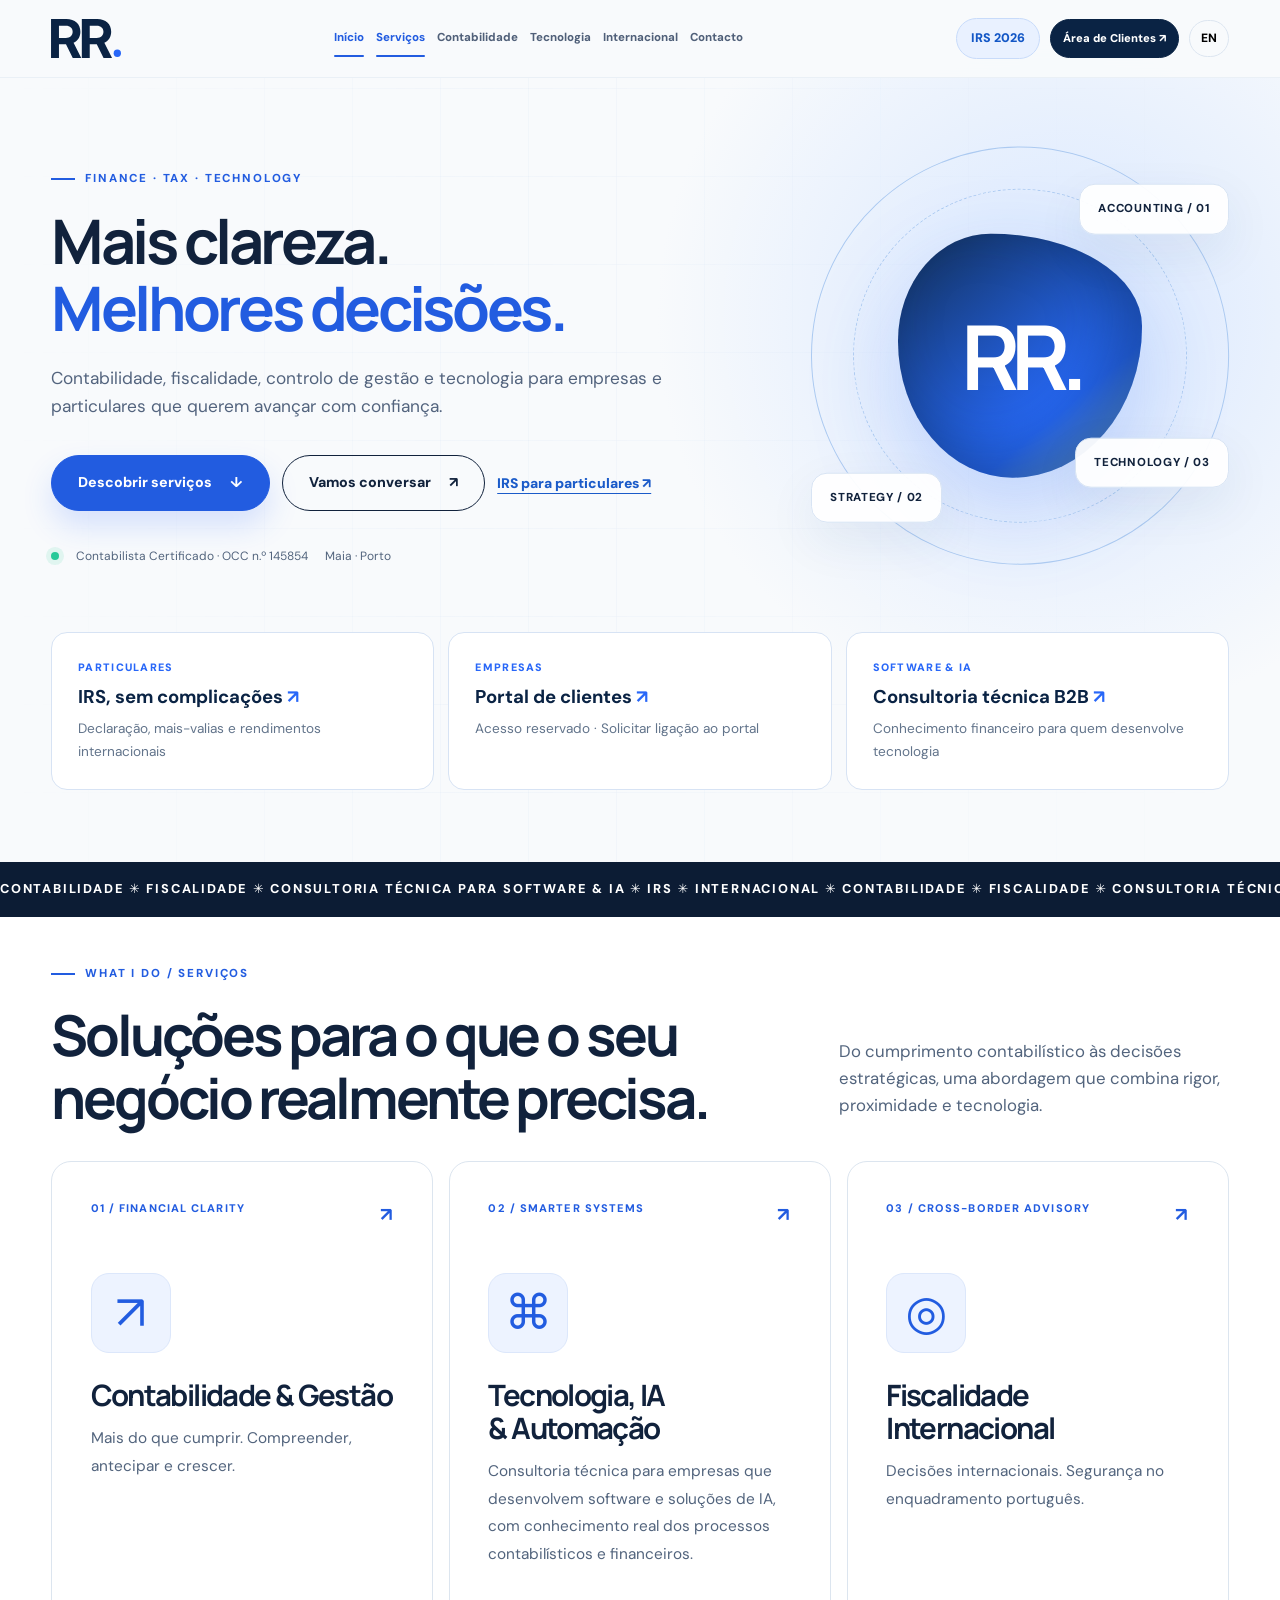
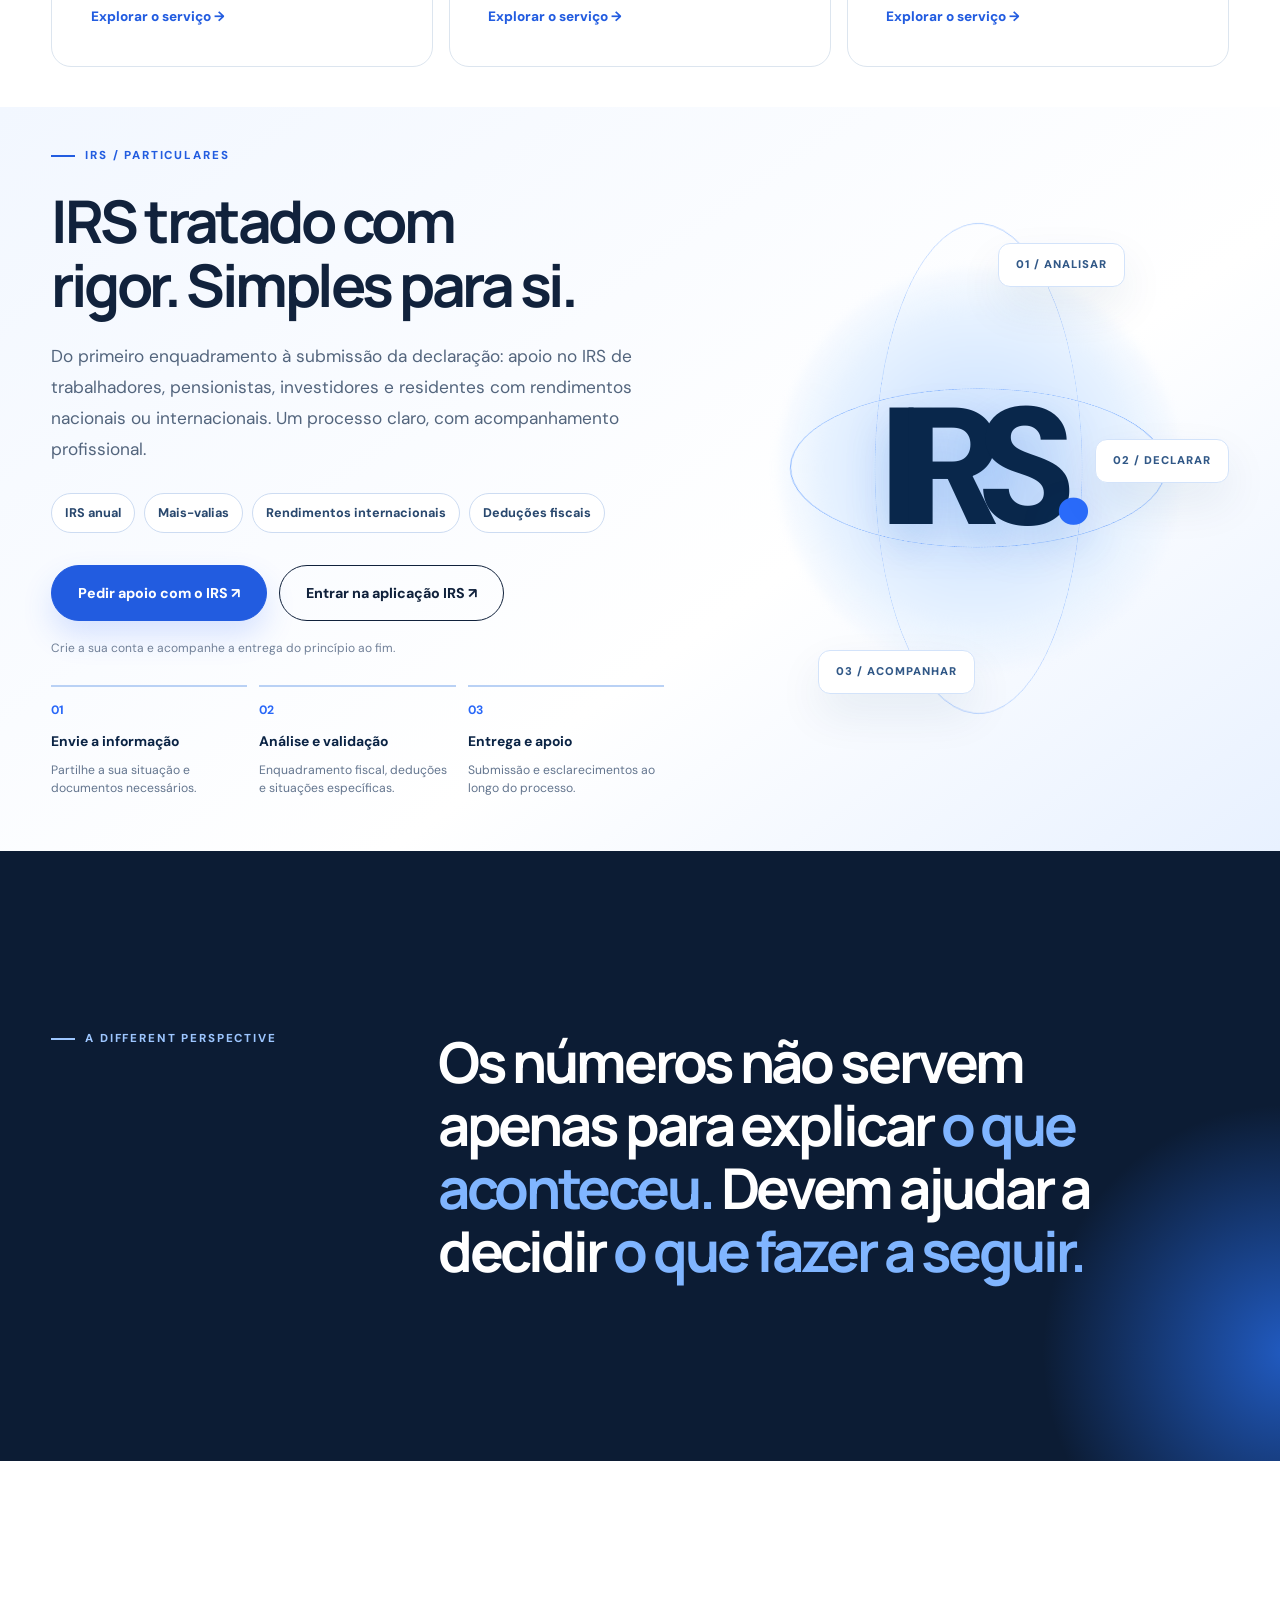
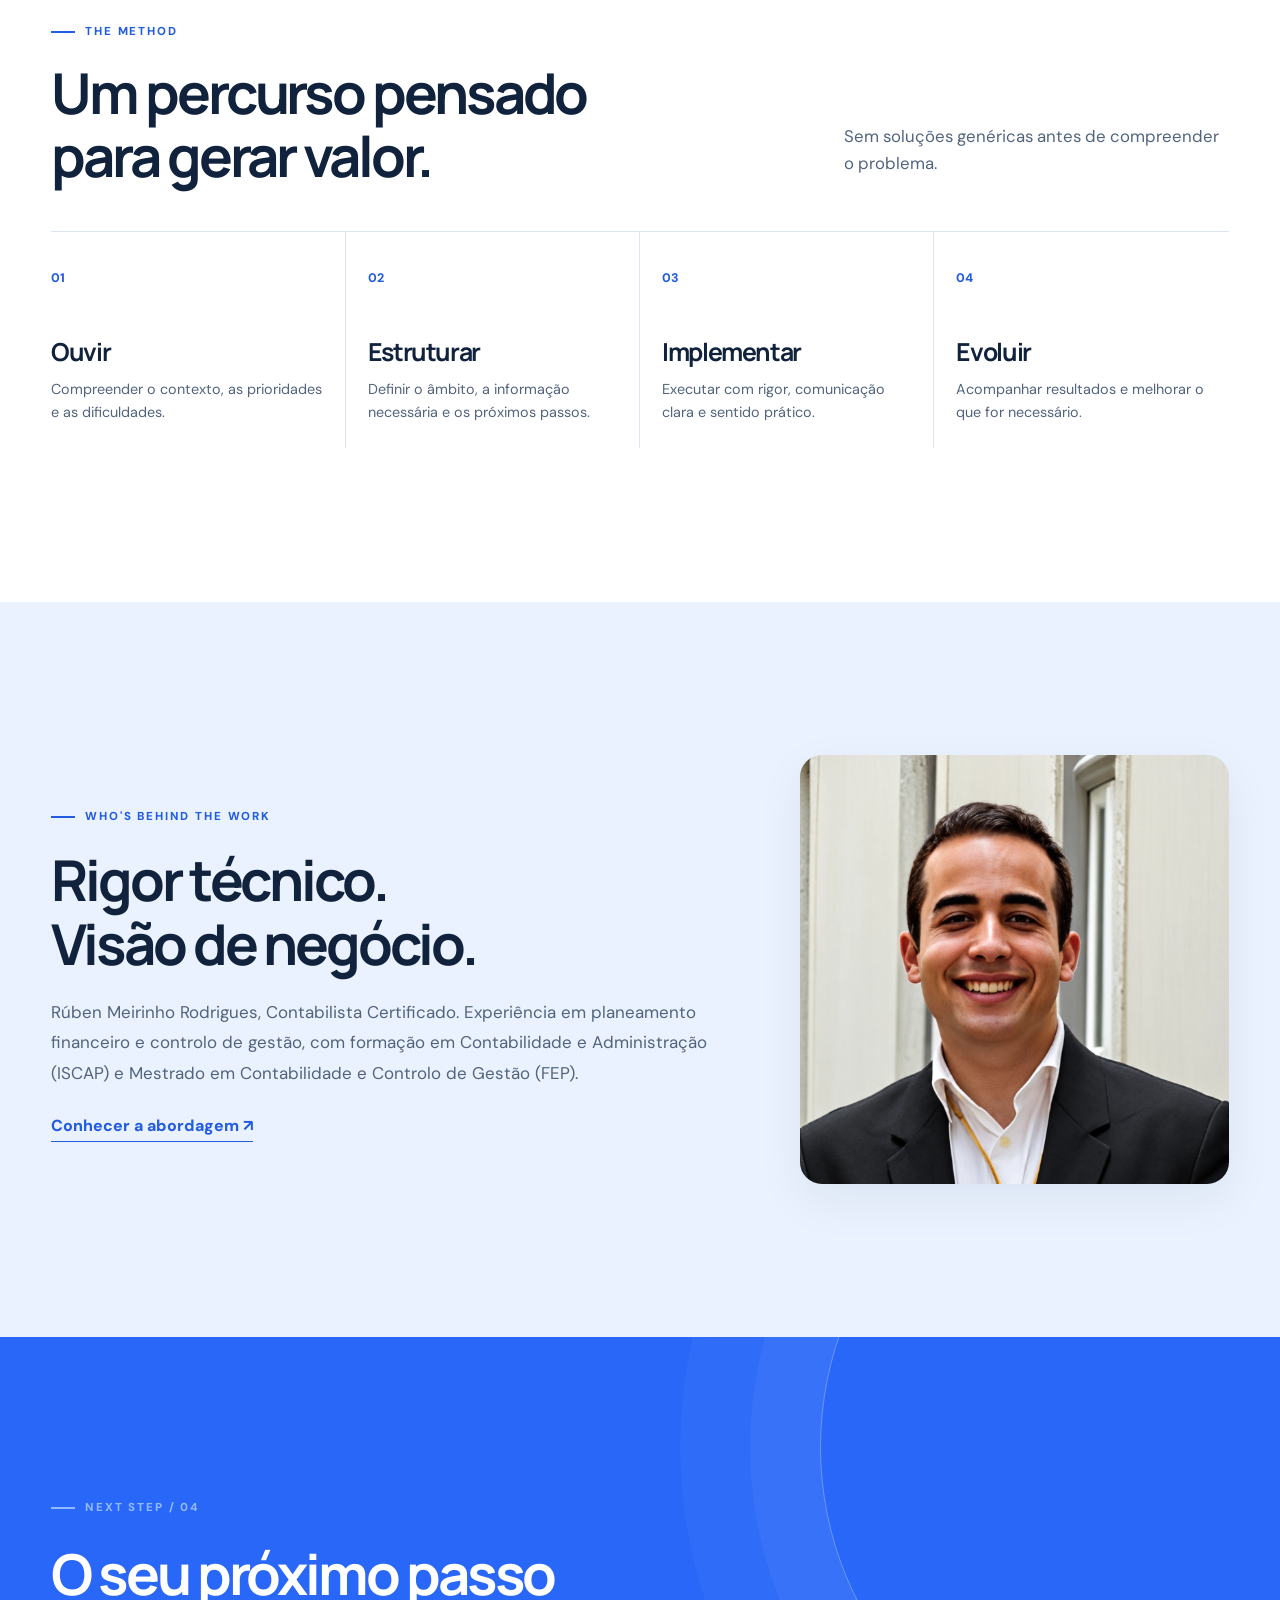
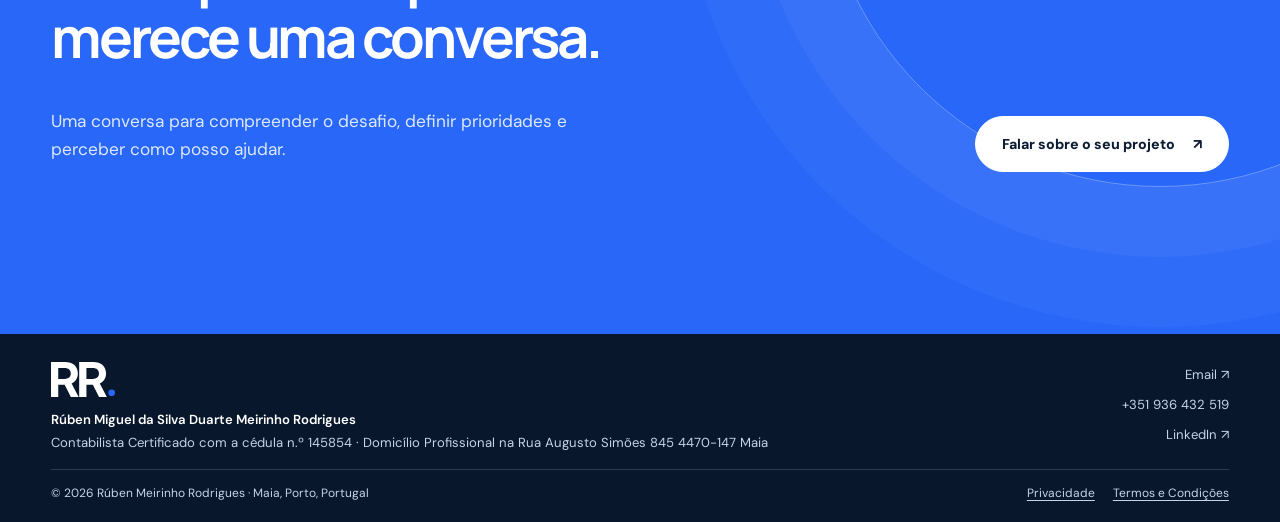
==== commit 1c2afd38: "Reduce IRS section vertical spacing by one third" ====
--- a/index.html
+++ b/index.html
@@ -1,5 +1,5 @@
 <!DOCTYPE html>
-<html lang="pt-PT" class="home-page"><head><meta charset="utf-8"/><script src="assets/clean-url.js"></script><meta content="width=device-width,initial-scale=1" name="viewport"/><meta content="#f7f9fc" name="theme-color"/><meta content="Rúben Meirinho Rodrigues — Contabilidade, fiscalidade, gestão e tecnologia. Contabilista Certificado na Maia, Porto." name="description"/><title>Contabilidade, Fiscalidade e Estratégia | Rúben Meirinho Rodrigues</title><link href="assets/apple-touch-icon.png?v=1" rel="apple-touch-icon" sizes="180x180"/><link href="https://www.rr-contabilidade.com/" rel="canonical"/><meta content="website" property="og:type"/><meta content="Rúben Meirinho Rodrigues" property="og:site_name"/><meta content="pt_PT" property="og:locale"/><meta content="Contabilidade, Fiscalidade e Estratégia | Rúben Meirinho Rodrigues" property="og:title"/><meta content="Rúben Meirinho Rodrigues — Contabilidade, fiscalidade, gestão e tecnologia. Contabilista Certificado na Maia, Porto." property="og:description"/><meta content="https://www.rr-contabilidade.com/" property="og:url"/><meta content="https://www.rr-contabilidade.com/assets/og.png?v=1" property="og:image"/><meta content="1200" property="og:image:width"/><meta content="630" property="og:image:height"/><meta content="RR. — Contabilidade · Fiscalidade · Consultoria &amp; Estratégia" property="og:image:alt"/><meta content="summary_large_image" name="twitter:card"/><meta content="Contabilidade, Fiscalidade e Estratégia | Rúben Meirinho Rodrigues" name="twitter:title"/><meta content="Rúben Meirinho Rodrigues — Contabilidade, fiscalidade, gestão e tecnologia. Contabilista Certificado na Maia, Porto." name="twitter:description"/><meta content="https://www.rr-contabilidade.com/assets/og.png?v=1" name="twitter:image"/><link href="assets/favicon.svg?v=1" rel="icon" type="image/svg+xml"/><link href="assets/style.css?v=5" rel="stylesheet"/><link rel="stylesheet" href="assets/layout.css?v=12"/></head><body><a class="skip-link" href="#main-content" data-pt="Saltar para o conteúdo" data-en="Skip to content">Saltar para o conteúdo</a><div id="progress"></div><header class="top" id="top"><div class="shell nav"><a class="brand" href="./"><img alt="RR. — Rúben Meirinho Rodrigues" class="logo-img" height="51" src="assets/rr-logo.svg?v=9" width="76"/><span>Contabilidade · Fiscalidade<small>CONSULTORIA &amp; ESTRATÉGIA</small></span></a><nav aria-label="Principal" class="links" id="links"><a class="current" aria-current="page" href="./"><span class="" data-en="Home" data-pt="Início">Início</span></a><a class="current" aria-current="page" href="./#servicos"><span class="" data-en="Services" data-pt="Serviços">Serviços</span></a><a class="" href="./contabilidade/"><span class="" data-en="Accounting" data-pt="Contabilidade">Contabilidade</span></a><a class="" href="./tecnologia/"><span class="" data-en="Technology" data-pt="Tecnologia">Tecnologia</span></a><a class="" href="./internacional/"><span class="" data-en="International" data-pt="Internacional">Internacional</span></a><a class="" href="./contacto/"><span class="" data-en="Contact" data-pt="Contacto">Contacto</span></a></nav><div class="navend"><a class="nav-irs" data-en="Personal tax" data-pt="IRS 2026" href="./#irs">IRS 2026</a><a aria-label="Área de clientes empresariais — solicitar ligação de acesso" class="client-login" data-en="Business Client Portal ↗" data-pt="Área de Clientes ↗" href="./contacto/?assunto=portal-empresas" title="Acesso de empresas — solicitar ligação ao portal">Área de Clientes ↗</a><button aria-label="Switch language" class="lang" id="lang">EN</button><a class="navbtn" href="./contacto/"><span class="" data-en="Get in touch" data-pt="Pedir contacto">Pedir contacto</span> ↗</a><button aria-label="Menu" class="menu" id="menu" type="button" aria-expanded="false" aria-controls="links">☰</button></div></div></header><main id="main-content" tabindex="-1"><section class="homehero"><div class="hero-gridlines"></div><div class="shell homegrid"><div class="homecopy"><span class="eyebrow">FINANCE · TAX · TECHNOLOGY</span><h1 class="hero-title" data-en="More clarity.&lt;br&gt;&lt;em&gt;Better decisions.&lt;/em&gt;" data-pt="Mais clareza.&lt;br&gt;&lt;em&gt;Melhores decisões.&lt;/em&gt;">Mais clareza.<br/><em>Melhores decisões.</em></h1><p class="herodesc"><span class="" data-en="Accounting, tax, management control and technology for businesses and individuals ready to move forward with confidence." data-pt="Contabilidade, fiscalidade, controlo de gestão e tecnologia para empresas e particulares que querem avançar com confiança.">Contabilidade, fiscalidade, controlo de gestão e tecnologia para empresas e particulares que querem avançar com confiança.</span></p><div class="heroactions"><a class="btn solid" href="#servicos"><span class="" data-en="Explore services" data-pt="Descobrir serviços">Descobrir serviços</span> ↓</a><a class="btn outline" href="./contacto/"><span class="" data-en="Let’s talk" data-pt="Vamos conversar">Vamos conversar</span> ↗</a><a class="hero-irs" data-en="Personal income tax ↗" data-pt="IRS para particulares ↗" href="#irs">IRS para particulares ↗</a></div><div class="trustline"><span class="green"></span><span class="" data-en="Certified Accountant · OCC no. 145854" data-pt="Contabilista Certificado · OCC n.º 145854">Contabilista Certificado · OCC n.º 145854</span><span>Maia · Porto</span></div></div><div class="hero-object homeobject"><div class="ring r1"></div><div class="ring r2"></div><div class="sphere">RR.</div><div class="mini mini1">ACCOUNTING / 01</div><div class="mini mini2">STRATEGY / 02</div><div class="mini mini3">TECHNOLOGY / 03</div></div></div><div class="scrollnote">SCROLL TO DISCOVER ↓</div><div class="landing-quicklinks"><a href="./#irs"><span>PARTICULARES</span><strong>IRS, sem complicações <b>↗</b></strong><small>Declaração, mais-valias e rendimentos internacionais</small></a><a href="./contacto/?assunto=portal-empresas"><span>EMPRESAS</span><strong>Portal de clientes <b>↗</b></strong><small>Acesso reservado · Solicitar ligação ao portal</small></a><a href="./tecnologia/"><span>SOFTWARE &amp; IA</span><strong>Consultoria técnica B2B <b>↗</b></strong><small>Conhecimento financeiro para quem desenvolve tecnologia</small></a></div></section>
+<html lang="pt-PT" class="home-page"><head><meta charset="utf-8"/><script src="assets/clean-url.js"></script><meta content="width=device-width,initial-scale=1" name="viewport"/><meta content="#f7f9fc" name="theme-color"/><meta content="Rúben Meirinho Rodrigues — Contabilidade, fiscalidade, gestão e tecnologia. Contabilista Certificado na Maia, Porto." name="description"/><title>Contabilidade, Fiscalidade e Estratégia | Rúben Meirinho Rodrigues</title><link href="assets/apple-touch-icon.png?v=1" rel="apple-touch-icon" sizes="180x180"/><link href="https://www.rr-contabilidade.com/" rel="canonical"/><meta content="website" property="og:type"/><meta content="Rúben Meirinho Rodrigues" property="og:site_name"/><meta content="pt_PT" property="og:locale"/><meta content="Contabilidade, Fiscalidade e Estratégia | Rúben Meirinho Rodrigues" property="og:title"/><meta content="Rúben Meirinho Rodrigues — Contabilidade, fiscalidade, gestão e tecnologia. Contabilista Certificado na Maia, Porto." property="og:description"/><meta content="https://www.rr-contabilidade.com/" property="og:url"/><meta content="https://www.rr-contabilidade.com/assets/og.png?v=1" property="og:image"/><meta content="1200" property="og:image:width"/><meta content="630" property="og:image:height"/><meta content="RR. — Contabilidade · Fiscalidade · Consultoria &amp; Estratégia" property="og:image:alt"/><meta content="summary_large_image" name="twitter:card"/><meta content="Contabilidade, Fiscalidade e Estratégia | Rúben Meirinho Rodrigues" name="twitter:title"/><meta content="Rúben Meirinho Rodrigues — Contabilidade, fiscalidade, gestão e tecnologia. Contabilista Certificado na Maia, Porto." name="twitter:description"/><meta content="https://www.rr-contabilidade.com/assets/og.png?v=1" name="twitter:image"/><link href="assets/favicon.svg?v=1" rel="icon" type="image/svg+xml"/><link href="assets/style.css?v=5" rel="stylesheet"/><link rel="stylesheet" href="assets/layout.css?v=13"/></head><body><a class="skip-link" href="#main-content" data-pt="Saltar para o conteúdo" data-en="Skip to content">Saltar para o conteúdo</a><div id="progress"></div><header class="top" id="top"><div class="shell nav"><a class="brand" href="./"><img alt="RR. — Rúben Meirinho Rodrigues" class="logo-img" height="51" src="assets/rr-logo.svg?v=9" width="76"/><span>Contabilidade · Fiscalidade<small>CONSULTORIA &amp; ESTRATÉGIA</small></span></a><nav aria-label="Principal" class="links" id="links"><a class="current" aria-current="page" href="./"><span class="" data-en="Home" data-pt="Início">Início</span></a><a class="current" aria-current="page" href="./#servicos"><span class="" data-en="Services" data-pt="Serviços">Serviços</span></a><a class="" href="./contabilidade/"><span class="" data-en="Accounting" data-pt="Contabilidade">Contabilidade</span></a><a class="" href="./tecnologia/"><span class="" data-en="Technology" data-pt="Tecnologia">Tecnologia</span></a><a class="" href="./internacional/"><span class="" data-en="International" data-pt="Internacional">Internacional</span></a><a class="" href="./contacto/"><span class="" data-en="Contact" data-pt="Contacto">Contacto</span></a></nav><div class="navend"><a class="nav-irs" data-en="Personal tax" data-pt="IRS 2026" href="./#irs">IRS 2026</a><a aria-label="Área de clientes empresariais — solicitar ligação de acesso" class="client-login" data-en="Business Client Portal ↗" data-pt="Área de Clientes ↗" href="./contacto/?assunto=portal-empresas" title="Acesso de empresas — solicitar ligação ao portal">Área de Clientes ↗</a><button aria-label="Switch language" class="lang" id="lang">EN</button><a class="navbtn" href="./contacto/"><span class="" data-en="Get in touch" data-pt="Pedir contacto">Pedir contacto</span> ↗</a><button aria-label="Menu" class="menu" id="menu" type="button" aria-expanded="false" aria-controls="links">☰</button></div></div></header><main id="main-content" tabindex="-1"><section class="homehero"><div class="hero-gridlines"></div><div class="shell homegrid"><div class="homecopy"><span class="eyebrow">FINANCE · TAX · TECHNOLOGY</span><h1 class="hero-title" data-en="More clarity.&lt;br&gt;&lt;em&gt;Better decisions.&lt;/em&gt;" data-pt="Mais clareza.&lt;br&gt;&lt;em&gt;Melhores decisões.&lt;/em&gt;">Mais clareza.<br/><em>Melhores decisões.</em></h1><p class="herodesc"><span class="" data-en="Accounting, tax, management control and technology for businesses and individuals ready to move forward with confidence." data-pt="Contabilidade, fiscalidade, controlo de gestão e tecnologia para empresas e particulares que querem avançar com confiança.">Contabilidade, fiscalidade, controlo de gestão e tecnologia para empresas e particulares que querem avançar com confiança.</span></p><div class="heroactions"><a class="btn solid" href="#servicos"><span class="" data-en="Explore services" data-pt="Descobrir serviços">Descobrir serviços</span> ↓</a><a class="btn outline" href="./contacto/"><span class="" data-en="Let’s talk" data-pt="Vamos conversar">Vamos conversar</span> ↗</a><a class="hero-irs" data-en="Personal income tax ↗" data-pt="IRS para particulares ↗" href="#irs">IRS para particulares ↗</a></div><div class="trustline"><span class="green"></span><span class="" data-en="Certified Accountant · OCC no. 145854" data-pt="Contabilista Certificado · OCC n.º 145854">Contabilista Certificado · OCC n.º 145854</span><span>Maia · Porto</span></div></div><div class="hero-object homeobject"><div class="ring r1"></div><div class="ring r2"></div><div class="sphere">RR.</div><div class="mini mini1">ACCOUNTING / 01</div><div class="mini mini2">STRATEGY / 02</div><div class="mini mini3">TECHNOLOGY / 03</div></div></div><div class="scrollnote">SCROLL TO DISCOVER ↓</div><div class="landing-quicklinks"><a href="./#irs"><span>PARTICULARES</span><strong>IRS, sem complicações <b>↗</b></strong><small>Declaração, mais-valias e rendimentos internacionais</small></a><a href="./contacto/?assunto=portal-empresas"><span>EMPRESAS</span><strong>Portal de clientes <b>↗</b></strong><small>Acesso reservado · Solicitar ligação ao portal</small></a><a href="./tecnologia/"><span>SOFTWARE &amp; IA</span><strong>Consultoria técnica B2B <b>↗</b></strong><small>Conhecimento financeiro para quem desenvolve tecnologia</small></a></div></section>
 <div class="marquee"><div class="marqueeline">CONTABILIDADE ✳ FISCALIDADE ✳ CONSULTORIA TÉCNICA PARA SOFTWARE &amp; IA ✳ IRS ✳ INTERNACIONAL ✳ CONTABILIDADE ✳ FISCALIDADE ✳ CONSULTORIA TÉCNICA PARA SOFTWARE &amp; IA ✳ IRS ✳ INTERNACIONAL ✳</div></div>
 <section class="services-overview" id="servicos"><div class="shell"><div class="sectionhead"><div><span class="eyebrow">WHAT I DO / SERVIÇOS</span><h2 class="" data-en="Solutions for what your business actually needs." data-pt="Soluções para o que o seu negócio realmente precisa.">Soluções para o que o seu negócio realmente precisa.</h2></div><p><span class="" data-en="From accounting compliance to strategic decisions, combining rigour, personal service and technology." data-pt="Do cumprimento contabilístico às decisões estratégicas, uma abordagem que combina rigor, proximidade e tecnologia.">Do cumprimento contabilístico às decisões estratégicas, uma abordagem que combina rigor, proximidade e tecnologia.</span></p></div><div class="servicecards"><a class="servicecard" href="./contabilidade/"><div class="cardtop"><span>01 / FINANCIAL CLARITY</span><b>↗</b></div><div class="cardglyph">↗</div><h3 class="" data-en="Accounting &amp; Management" data-pt="Contabilidade &amp; Gestão">Contabilidade &amp; Gestão</h3><p><span class="" data-en="Beyond compliance. Understand, anticipate and grow." data-pt="Mais do que cumprir. Compreender, antecipar e crescer.">Mais do que cumprir. Compreender, antecipar e crescer.</span></p><span class="explore"><span class="" data-en="Explore the service" data-pt="Explorar o serviço">Explorar o serviço</span> →</span></a><a class="servicecard" href="./tecnologia/"><div class="cardtop"><span>02 / SMARTER SYSTEMS</span><b>↗</b></div><div class="cardglyph">⌘</div><h3 class="" data-en="Technology, AI &amp; Automation" data-pt="Tecnologia, IA &amp; Automação">Tecnologia, IA &amp; Automação</h3><p><span class="" data-en="Technical advisory for software and AI solution providers, grounded in real accounting and finance workflows." data-pt="Consultoria técnica para empresas que desenvolvem software e soluções de IA, com conhecimento real dos processos contabilísticos e financeiros.">Consultoria técnica para empresas que desenvolvem software e soluções de IA, com conhecimento real dos processos contabilísticos e financeiros.</span></p><span class="explore"><span class="" data-en="Explore the service" data-pt="Explorar o serviço">Explorar o serviço</span> →</span></a><a class="servicecard" href="./internacional/"><div class="cardtop"><span>03 / CROSS-BORDER ADVISORY</span><b>↗</b></div><div class="cardglyph">◎</div><h3 class="" data-en="International Tax" data-pt="Fiscalidade Internacional">Fiscalidade Internacional</h3><p><span class="" data-en="International decisions. Clarity on Portuguese tax." data-pt="Decisões internacionais. Segurança no enquadramento português.">Decisões internacionais. Segurança no enquadramento português.</span></p><span class="explore"><span class="" data-en="Explore the service" data-pt="Explorar o serviço">Explorar o serviço</span> →</span></a></div></div></section>
 <section class="irs-feature" id="irs"><div class="shell irs-layout"><div class="irs-copy"><span class="eyebrow">IRS / PARTICULARES</span><h2 data-en="Your Portuguese tax return, handled with care." data-pt="IRS tratado com rigor. Simples para si.">IRS tratado com rigor. Simples para si.</h2><p data-en="From initial review to filing: individual income tax support for employees, pensioners, investors and residents with domestic or international income." data-pt="Do primeiro enquadramento à submissão da declaração: apoio no IRS de trabalhadores, pensionistas, investidores e residentes com rendimentos nacionais ou internacionais. Um processo claro, com acompanhamento profissional.">Do primeiro enquadramento à submissão da declaração: apoio no IRS de trabalhadores, pensionistas, investidores e residentes com rendimentos nacionais ou internacionais. Um processo claro, com acompanhamento profissional.</p><div class="irs-chips"><span>IRS anual</span><span>Mais-valias</span><span>Rendimentos internacionais</span><span>Deduções fiscais</span></div><div class="irs-actions"><a class="btn solid" data-en="Get help with your tax return ↗" data-pt="Pedir apoio com o IRS ↗" href="./contacto/?assunto=irs">Pedir apoio com o IRS ↗</a><a class="btn outline" data-en="IRS application access ↗" data-pt="Entrar na aplicação IRS ↗" href="https://irs.rr-contabilidade.com" rel="noopener" title="Abrir a plataforma IRS 2026">Entrar na aplicação IRS ↗</a></div><p class="irs-disclaimer" data-en="Create your account and follow your tax return from start to finish." data-pt="Crie a sua conta e acompanhe a entrega do princípio ao fim.">Crie a sua conta e acompanhe a entrega do princípio ao fim.</p><div class="irs-process"><div><b>01</b><strong>Envie a informação</strong><span>Partilhe a sua situação e documentos necessários.</span></div><div><b>02</b><strong>Análise e validação</strong><span>Enquadramento fiscal, deduções e situações específicas.</span></div><div><b>03</b><strong>Entrega e apoio</strong><span>Submissão e esclarecimentos ao longo do processo.</span></div></div></div><div aria-hidden="true" class="irs-art"><div class="irs-orbit one"></div><div class="irs-orbit two"></div><div class="irs-main-number">IRS<span>.</span></div><div class="irs-float irs-float-a">01 / ANALISAR</div><div class="irs-float irs-float-b">02 / DECLARAR</div><div class="irs-float irs-float-c">03 / ACOMPANHAR</div></div></div></section><section class="statement"><div class="shell statementgrid"><span class="eyebrow">A DIFFERENT PERSPECTIVE</span><h2 class="" data-en="Numbers should not only explain &lt;em&gt;what happened.&lt;/em&gt; They should help you decide &lt;em&gt;what comes next.&lt;/em&gt;" data-pt="Os números não servem apenas para explicar &lt;em&gt;o que aconteceu.&lt;/em&gt; Devem ajudar a decidir &lt;em&gt;o que fazer a seguir.&lt;/em&gt;">Os números não servem apenas para explicar <em>o que aconteceu.</em> Devem ajudar a decidir <em>o que fazer a seguir.</em></h2></div><div class="statementorb"></div></section>
--- a/assets/layout.css
+++ b/assets/layout.css
@@ -25,8 +25,8 @@
 /* Reduce outer spacing only for homepage services and IRS. */
 .home-page .services-overview{padding-block:40px}
 .home-page .services-overview .sectionhead{margin-bottom:32px}
-.home-page .irs-feature{padding-block:48px 80px}
-@media(max-width:700px){.home-page .services-overview{padding-block:32px}.home-page .irs-feature{padding-block:48px 64px}}
+.home-page .irs-feature{padding-block:32px calc(80px * 2 / 3)}
+@media(max-width:700px){.home-page .services-overview{padding-block:32px}.home-page .irs-feature{padding-block:32px calc(64px * 2 / 3)}}
 
 /* The contact hint belongs to the text column, not a separate grid cell. */
 .contactgrid{grid-template-columns:minmax(0,1fr) minmax(0,1fr);align-items:start;gap:clamp(32px,5vw,80px)}
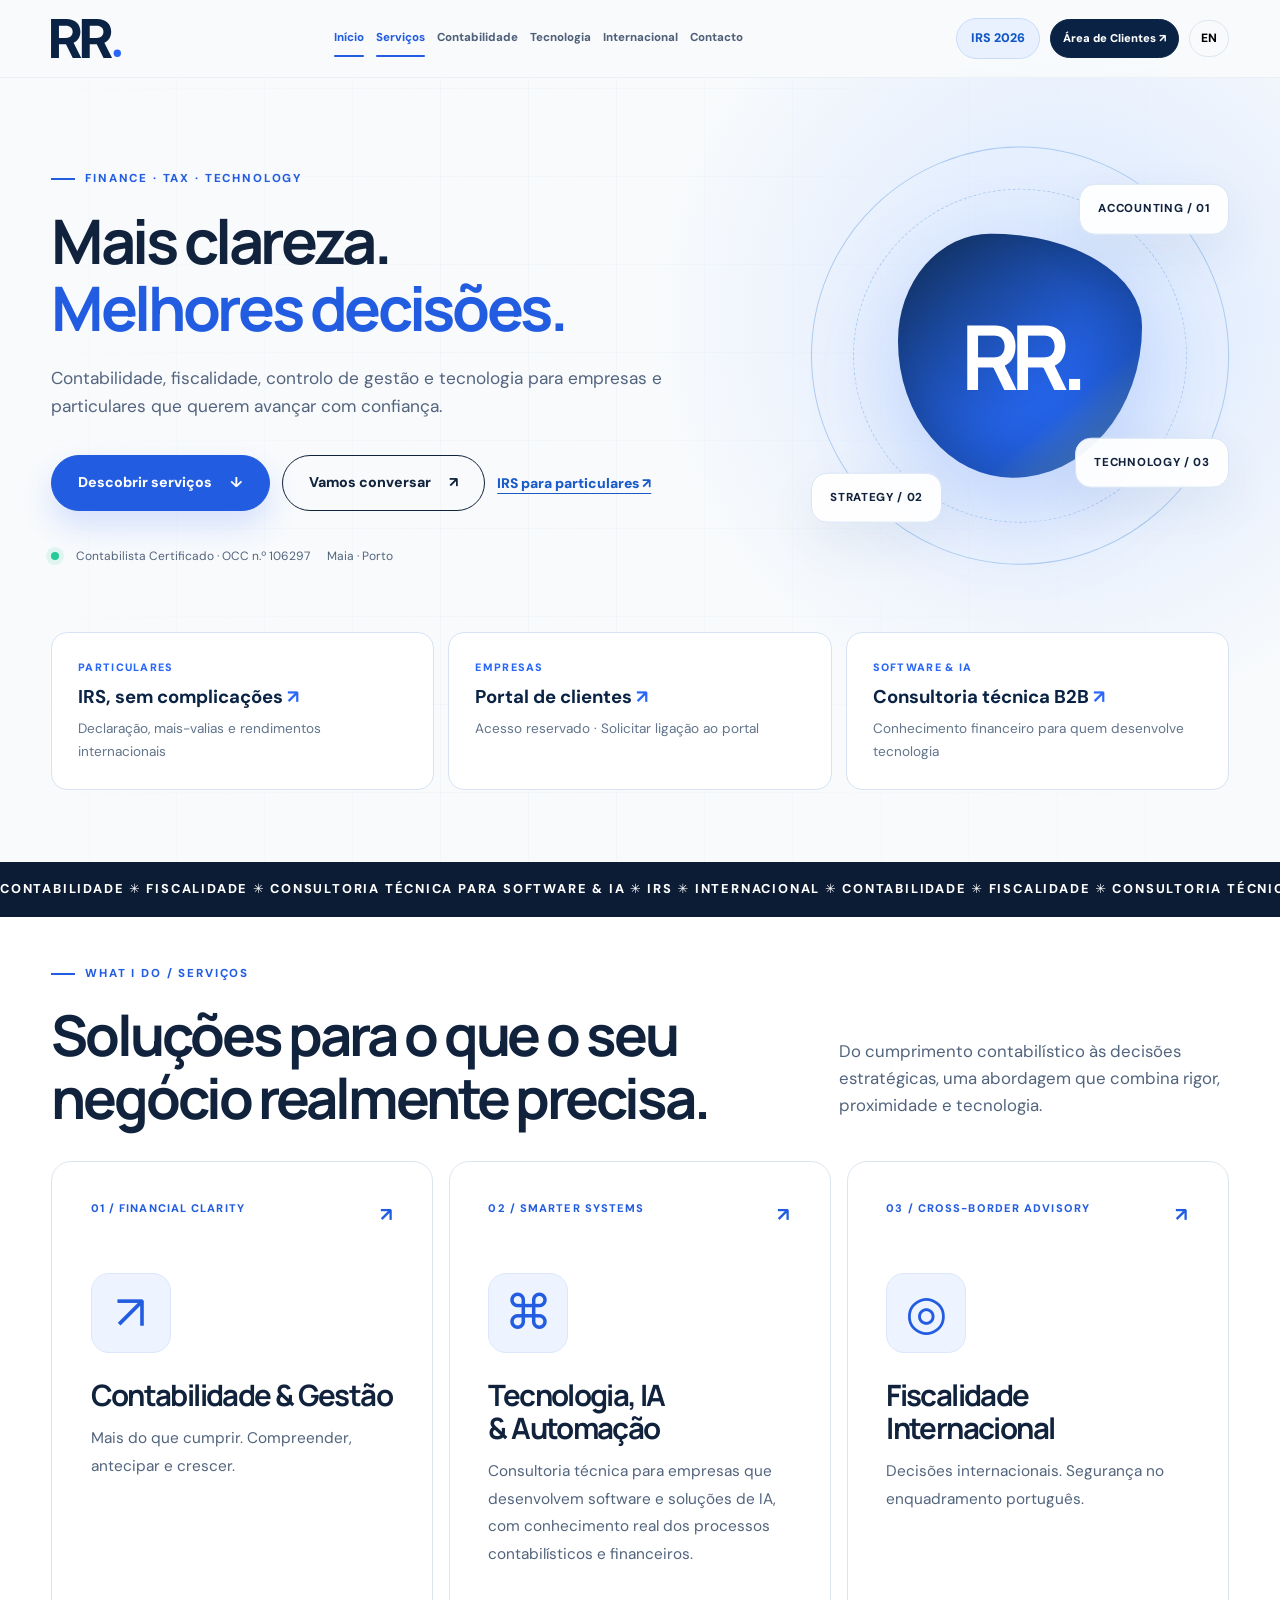
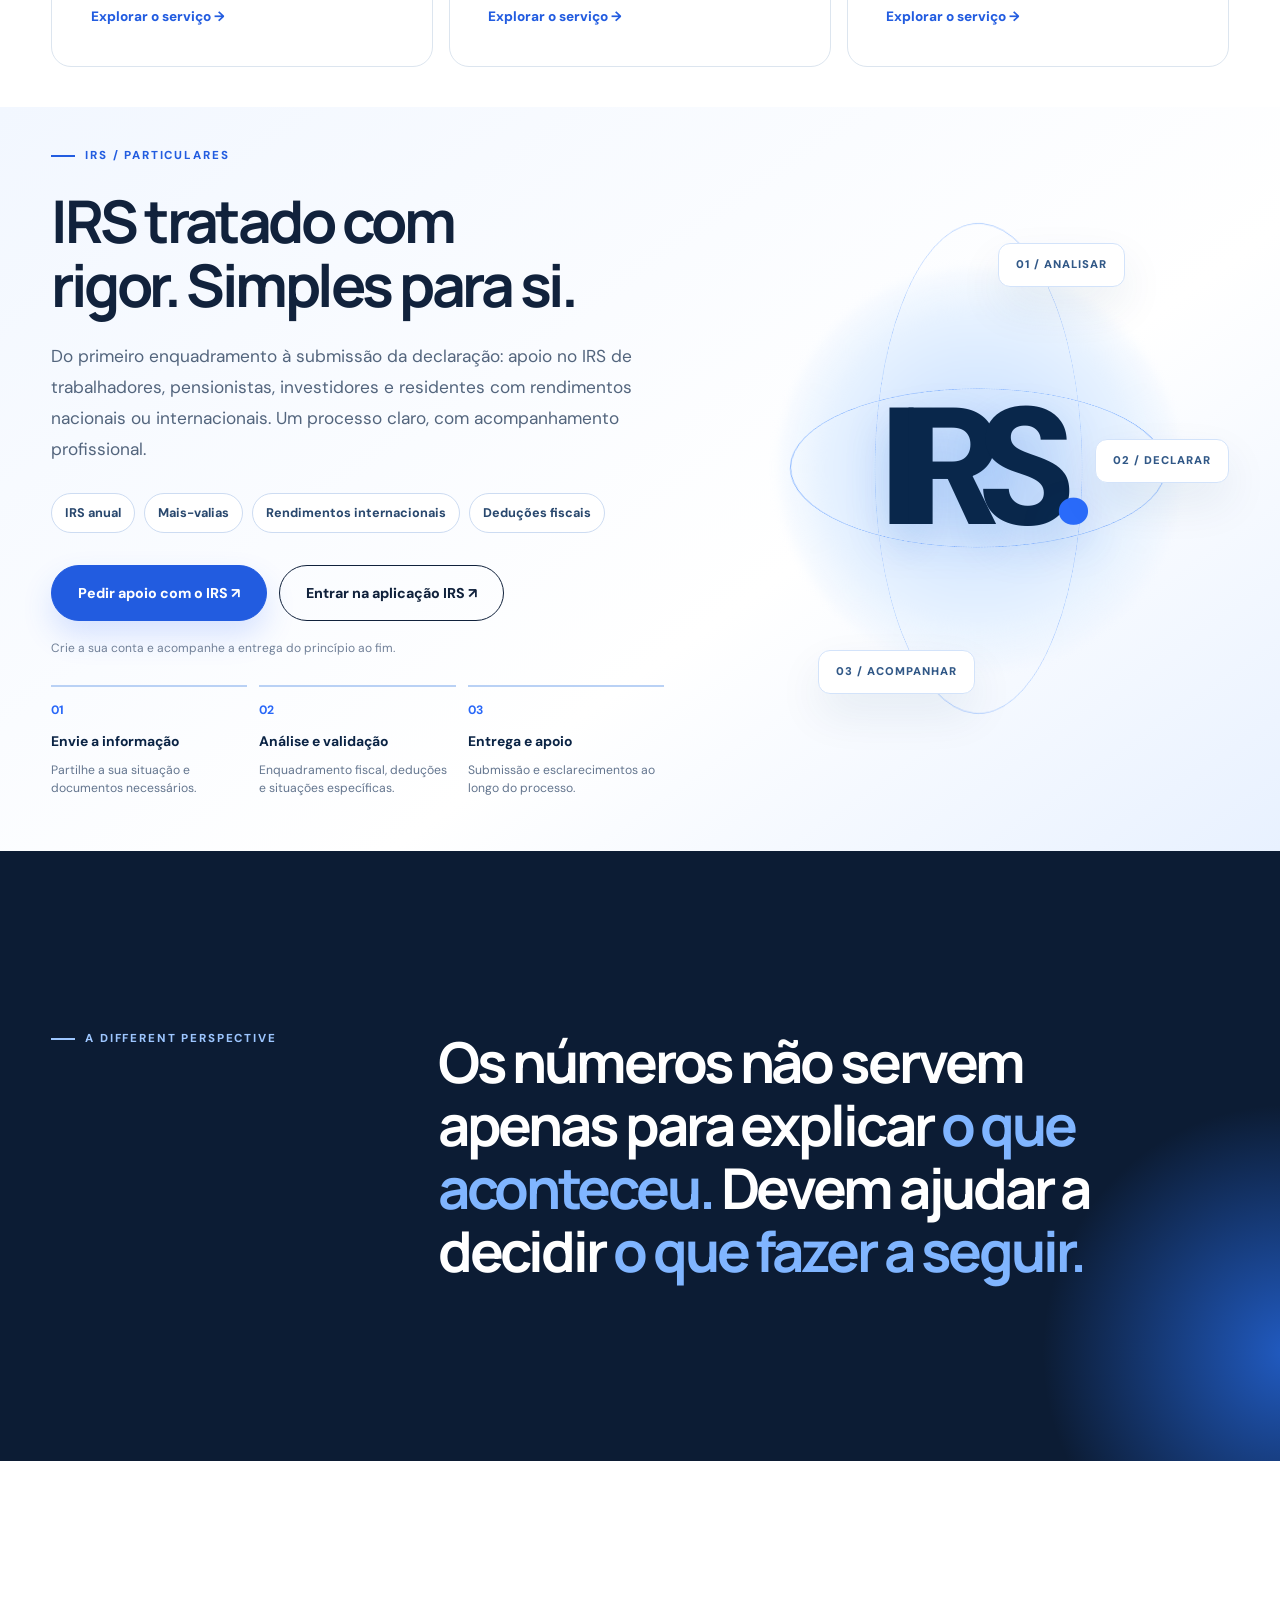
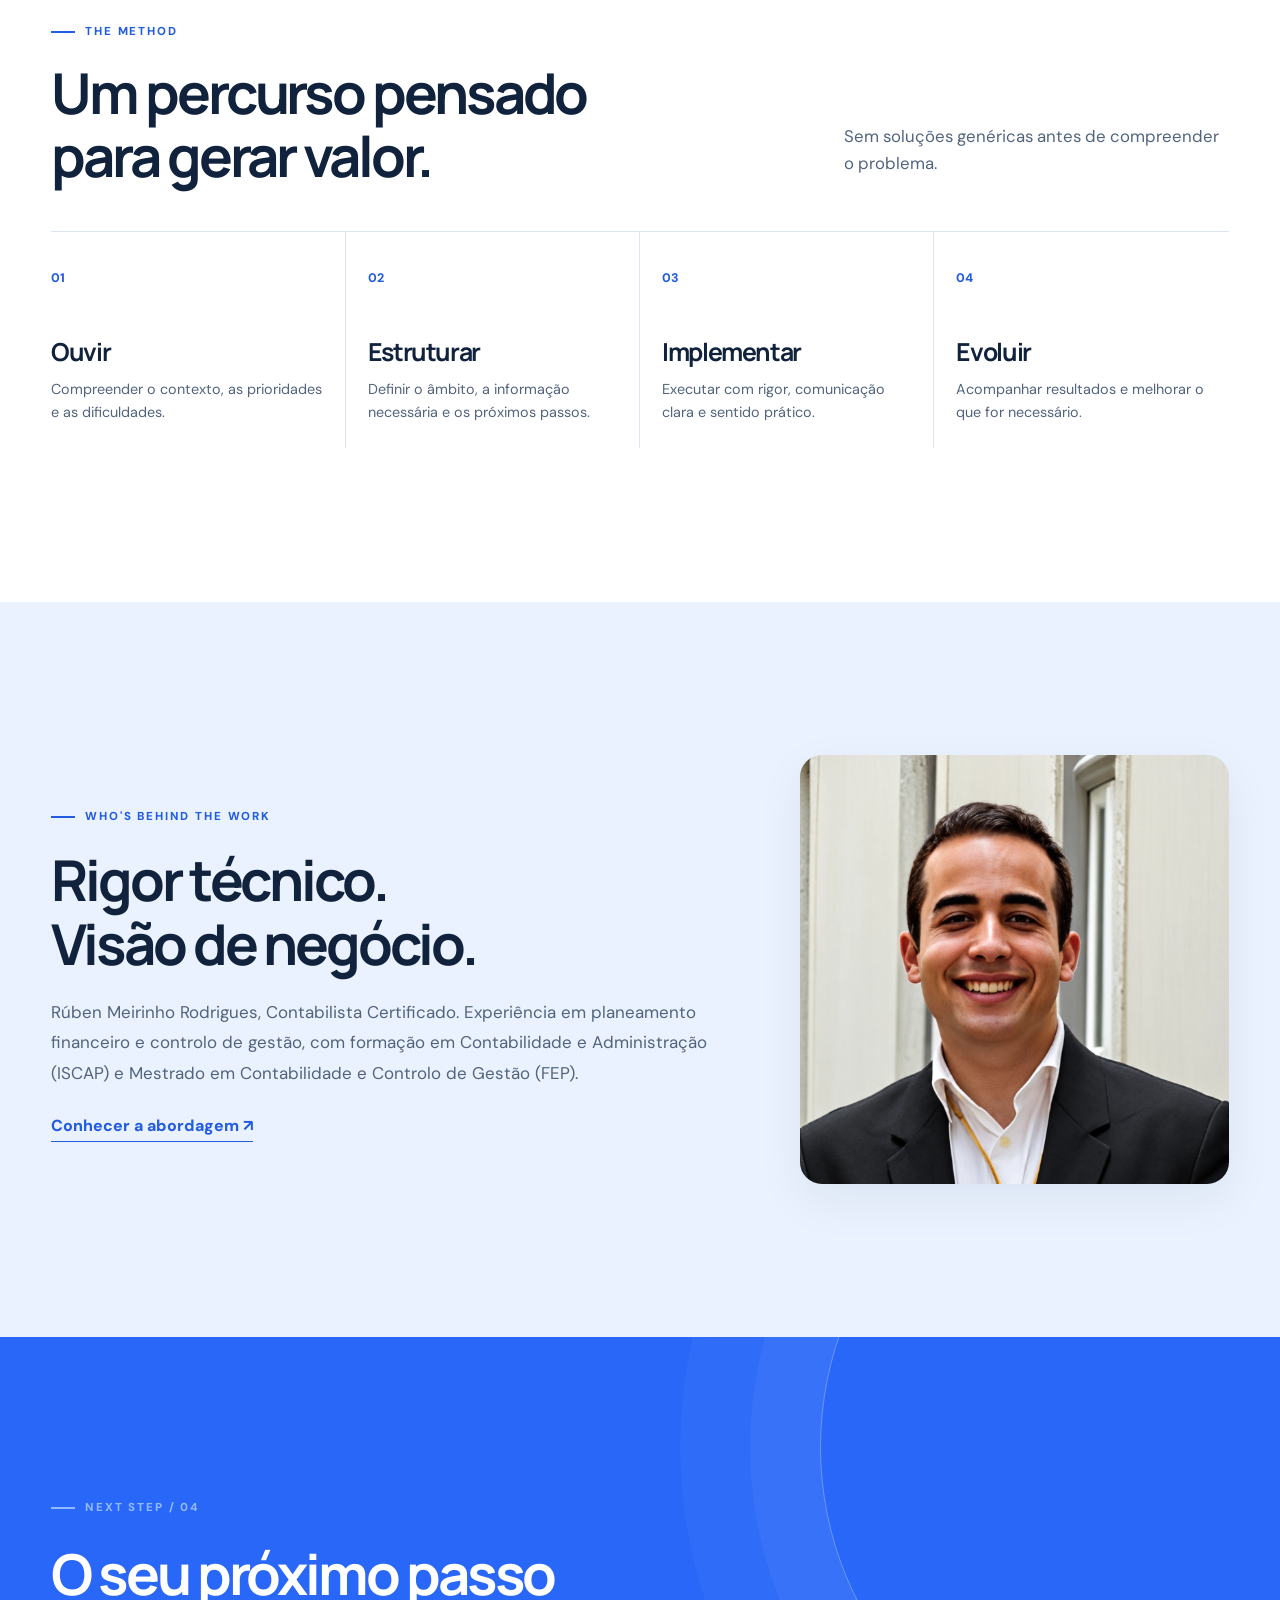
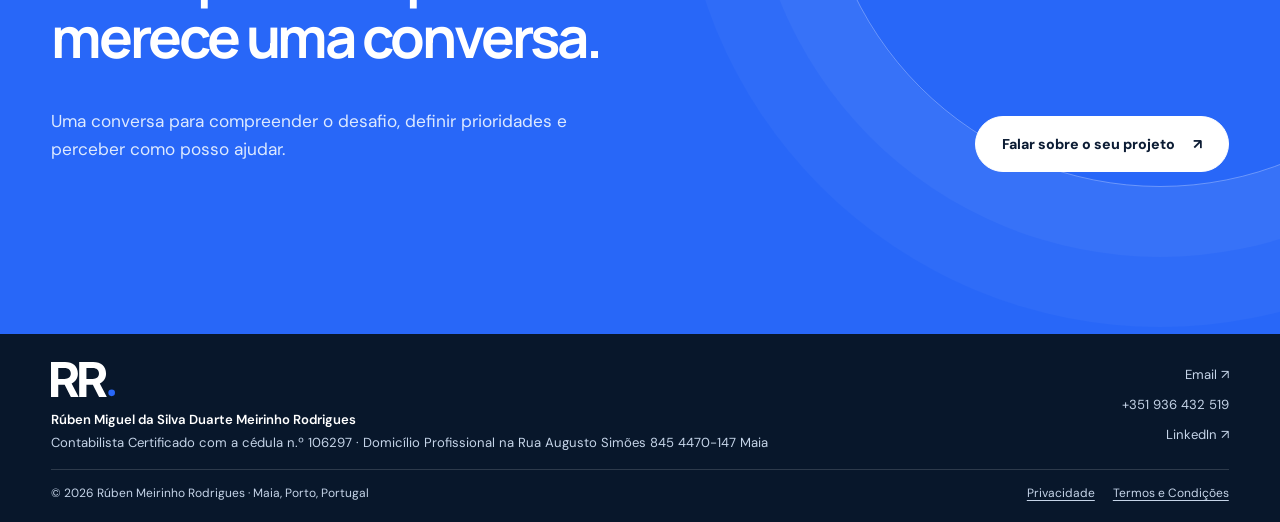
==== commit a672b4c6: "Corrige a cédula profissional para 106297" ====
--- a/index.html
+++ b/index.html
@@ -1,7 +1,7 @@
 <!DOCTYPE html>
-<html lang="pt-PT" class="home-page"><head><meta charset="utf-8"/><script src="assets/clean-url.js"></script><meta content="width=device-width,initial-scale=1" name="viewport"/><meta content="#f7f9fc" name="theme-color"/><meta content="Rúben Meirinho Rodrigues — Contabilidade, fiscalidade, gestão e tecnologia. Contabilista Certificado na Maia, Porto." name="description"/><title>Contabilidade, Fiscalidade e Estratégia | Rúben Meirinho Rodrigues</title><link href="assets/apple-touch-icon.png?v=1" rel="apple-touch-icon" sizes="180x180"/><link href="https://www.rr-contabilidade.com/" rel="canonical"/><meta content="website" property="og:type"/><meta content="Rúben Meirinho Rodrigues" property="og:site_name"/><meta content="pt_PT" property="og:locale"/><meta content="Contabilidade, Fiscalidade e Estratégia | Rúben Meirinho Rodrigues" property="og:title"/><meta content="Rúben Meirinho Rodrigues — Contabilidade, fiscalidade, gestão e tecnologia. Contabilista Certificado na Maia, Porto." property="og:description"/><meta content="https://www.rr-contabilidade.com/" property="og:url"/><meta content="https://www.rr-contabilidade.com/assets/og.png?v=1" property="og:image"/><meta content="1200" property="og:image:width"/><meta content="630" property="og:image:height"/><meta content="RR. — Contabilidade · Fiscalidade · Consultoria &amp; Estratégia" property="og:image:alt"/><meta content="summary_large_image" name="twitter:card"/><meta content="Contabilidade, Fiscalidade e Estratégia | Rúben Meirinho Rodrigues" name="twitter:title"/><meta content="Rúben Meirinho Rodrigues — Contabilidade, fiscalidade, gestão e tecnologia. Contabilista Certificado na Maia, Porto." name="twitter:description"/><meta content="https://www.rr-contabilidade.com/assets/og.png?v=1" name="twitter:image"/><link href="assets/favicon.svg?v=1" rel="icon" type="image/svg+xml"/><link href="assets/style.css?v=5" rel="stylesheet"/><link rel="stylesheet" href="assets/layout.css?v=13"/></head><body><a class="skip-link" href="#main-content" data-pt="Saltar para o conteúdo" data-en="Skip to content">Saltar para o conteúdo</a><div id="progress"></div><header class="top" id="top"><div class="shell nav"><a class="brand" href="./"><img alt="RR. — Rúben Meirinho Rodrigues" class="logo-img" height="51" src="assets/rr-logo.svg?v=9" width="76"/><span>Contabilidade · Fiscalidade<small>CONSULTORIA &amp; ESTRATÉGIA</small></span></a><nav aria-label="Principal" class="links" id="links"><a class="current" aria-current="page" href="./"><span class="" data-en="Home" data-pt="Início">Início</span></a><a class="current" aria-current="page" href="./#servicos"><span class="" data-en="Services" data-pt="Serviços">Serviços</span></a><a class="" href="./contabilidade/"><span class="" data-en="Accounting" data-pt="Contabilidade">Contabilidade</span></a><a class="" href="./tecnologia/"><span class="" data-en="Technology" data-pt="Tecnologia">Tecnologia</span></a><a class="" href="./internacional/"><span class="" data-en="International" data-pt="Internacional">Internacional</span></a><a class="" href="./contacto/"><span class="" data-en="Contact" data-pt="Contacto">Contacto</span></a></nav><div class="navend"><a class="nav-irs" data-en="Personal tax" data-pt="IRS 2026" href="./#irs">IRS 2026</a><a aria-label="Área de clientes empresariais — solicitar ligação de acesso" class="client-login" data-en="Business Client Portal ↗" data-pt="Área de Clientes ↗" href="./contacto/?assunto=portal-empresas" title="Acesso de empresas — solicitar ligação ao portal">Área de Clientes ↗</a><button aria-label="Switch language" class="lang" id="lang">EN</button><a class="navbtn" href="./contacto/"><span class="" data-en="Get in touch" data-pt="Pedir contacto">Pedir contacto</span> ↗</a><button aria-label="Menu" class="menu" id="menu" type="button" aria-expanded="false" aria-controls="links">☰</button></div></div></header><main id="main-content" tabindex="-1"><section class="homehero"><div class="hero-gridlines"></div><div class="shell homegrid"><div class="homecopy"><span class="eyebrow">FINANCE · TAX · TECHNOLOGY</span><h1 class="hero-title" data-en="More clarity.&lt;br&gt;&lt;em&gt;Better decisions.&lt;/em&gt;" data-pt="Mais clareza.&lt;br&gt;&lt;em&gt;Melhores decisões.&lt;/em&gt;">Mais clareza.<br/><em>Melhores decisões.</em></h1><p class="herodesc"><span class="" data-en="Accounting, tax, management control and technology for businesses and individuals ready to move forward with confidence." data-pt="Contabilidade, fiscalidade, controlo de gestão e tecnologia para empresas e particulares que querem avançar com confiança.">Contabilidade, fiscalidade, controlo de gestão e tecnologia para empresas e particulares que querem avançar com confiança.</span></p><div class="heroactions"><a class="btn solid" href="#servicos"><span class="" data-en="Explore services" data-pt="Descobrir serviços">Descobrir serviços</span> ↓</a><a class="btn outline" href="./contacto/"><span class="" data-en="Let’s talk" data-pt="Vamos conversar">Vamos conversar</span> ↗</a><a class="hero-irs" data-en="Personal income tax ↗" data-pt="IRS para particulares ↗" href="#irs">IRS para particulares ↗</a></div><div class="trustline"><span class="green"></span><span class="" data-en="Certified Accountant · OCC no. 145854" data-pt="Contabilista Certificado · OCC n.º 145854">Contabilista Certificado · OCC n.º 145854</span><span>Maia · Porto</span></div></div><div class="hero-object homeobject"><div class="ring r1"></div><div class="ring r2"></div><div class="sphere">RR.</div><div class="mini mini1">ACCOUNTING / 01</div><div class="mini mini2">STRATEGY / 02</div><div class="mini mini3">TECHNOLOGY / 03</div></div></div><div class="scrollnote">SCROLL TO DISCOVER ↓</div><div class="landing-quicklinks"><a href="./#irs"><span>PARTICULARES</span><strong>IRS, sem complicações <b>↗</b></strong><small>Declaração, mais-valias e rendimentos internacionais</small></a><a href="./contacto/?assunto=portal-empresas"><span>EMPRESAS</span><strong>Portal de clientes <b>↗</b></strong><small>Acesso reservado · Solicitar ligação ao portal</small></a><a href="./tecnologia/"><span>SOFTWARE &amp; IA</span><strong>Consultoria técnica B2B <b>↗</b></strong><small>Conhecimento financeiro para quem desenvolve tecnologia</small></a></div></section>
+<html lang="pt-PT" class="home-page"><head><meta charset="utf-8"/><script src="assets/clean-url.js"></script><script src="assets/avisos.js" defer></script><meta content="width=device-width,initial-scale=1" name="viewport"/><meta content="#f7f9fc" name="theme-color"/><meta content="Rúben Meirinho Rodrigues — Contabilidade, fiscalidade, gestão e tecnologia. Contabilista Certificado na Maia, Porto." name="description"/><title>Contabilidade, Fiscalidade e Estratégia | Rúben Meirinho Rodrigues</title><link href="assets/apple-touch-icon.png?v=1" rel="apple-touch-icon" sizes="180x180"/><link href="https://www.rr-contabilidade.com/" rel="canonical"/><meta content="website" property="og:type"/><meta content="Rúben Meirinho Rodrigues" property="og:site_name"/><meta content="pt_PT" property="og:locale"/><meta content="Contabilidade, Fiscalidade e Estratégia | Rúben Meirinho Rodrigues" property="og:title"/><meta content="Rúben Meirinho Rodrigues — Contabilidade, fiscalidade, gestão e tecnologia. Contabilista Certificado na Maia, Porto." property="og:description"/><meta content="https://www.rr-contabilidade.com/" property="og:url"/><meta content="https://www.rr-contabilidade.com/assets/og.png?v=1" property="og:image"/><meta content="1200" property="og:image:width"/><meta content="630" property="og:image:height"/><meta content="RR. — Contabilidade · Fiscalidade · Consultoria &amp; Estratégia" property="og:image:alt"/><meta content="summary_large_image" name="twitter:card"/><meta content="Contabilidade, Fiscalidade e Estratégia | Rúben Meirinho Rodrigues" name="twitter:title"/><meta content="Rúben Meirinho Rodrigues — Contabilidade, fiscalidade, gestão e tecnologia. Contabilista Certificado na Maia, Porto." name="twitter:description"/><meta content="https://www.rr-contabilidade.com/assets/og.png?v=1" name="twitter:image"/><link href="assets/favicon.svg?v=1" rel="icon" type="image/svg+xml"/><link href="assets/style.css?v=5" rel="stylesheet"/><link rel="stylesheet" href="assets/layout.css?v=14"/></head><body><a class="skip-link" href="#main-content" data-pt="Saltar para o conteúdo" data-en="Skip to content">Saltar para o conteúdo</a><div id="progress"></div><header class="top" id="top"><div class="shell nav"><a class="brand" href="./"><img alt="RR. — Rúben Meirinho Rodrigues" class="logo-img" height="51" src="assets/rr-logo.svg?v=9" width="76"/><span>Contabilidade · Fiscalidade<small>CONSULTORIA &amp; ESTRATÉGIA</small></span></a><nav aria-label="Principal" class="links" id="links"><a class="current" aria-current="page" href="./"><span class="" data-en="Home" data-pt="Início">Início</span></a><a class="current" aria-current="page" href="./#servicos"><span class="" data-en="Services" data-pt="Serviços">Serviços</span></a><a class="" href="./contabilidade/"><span class="" data-en="Accounting" data-pt="Contabilidade">Contabilidade</span></a><a class="" href="./tecnologia/"><span class="" data-en="Technology" data-pt="Tecnologia">Tecnologia</span></a><a class="" href="./internacional/"><span class="" data-en="International" data-pt="Internacional">Internacional</span></a><a class="" href="./contacto/"><span class="" data-en="Contact" data-pt="Contacto">Contacto</span></a></nav><div class="navend"><a class="nav-irs" data-en="Personal tax" data-pt="IRS 2026" href="./#irs">IRS 2026</a><a aria-label="Área de clientes empresariais — solicitar ligação de acesso" class="client-login" data-en="Business Client Portal ↗" data-pt="Área de Clientes ↗" href="./contacto/?assunto=portal-empresas" title="Acesso de empresas — solicitar ligação ao portal">Área de Clientes ↗</a><button aria-label="Switch language" class="lang" id="lang">EN</button><a class="navbtn" href="./contacto/"><span class="" data-en="Get in touch" data-pt="Pedir contacto">Pedir contacto</span> ↗</a><button aria-label="Menu" class="menu" id="menu" type="button" aria-expanded="false" aria-controls="links">☰</button></div></div></header><main id="main-content" tabindex="-1"><section class="homehero"><div class="hero-gridlines"></div><div class="shell homegrid"><div class="homecopy"><span class="eyebrow">FINANCE · TAX · TECHNOLOGY</span><h1 class="hero-title" data-en="More clarity.&lt;br&gt;&lt;em&gt;Better decisions.&lt;/em&gt;" data-pt="Mais clareza.&lt;br&gt;&lt;em&gt;Melhores decisões.&lt;/em&gt;">Mais clareza.<br/><em>Melhores decisões.</em></h1><p class="herodesc"><span class="" data-en="Accounting, tax, management control and technology for businesses and individuals ready to move forward with confidence." data-pt="Contabilidade, fiscalidade, controlo de gestão e tecnologia para empresas e particulares que querem avançar com confiança.">Contabilidade, fiscalidade, controlo de gestão e tecnologia para empresas e particulares que querem avançar com confiança.</span></p><div class="heroactions"><a class="btn solid" href="#servicos"><span class="" data-en="Explore services" data-pt="Descobrir serviços">Descobrir serviços</span> ↓</a><a class="btn outline" href="./contacto/"><span class="" data-en="Let’s talk" data-pt="Vamos conversar">Vamos conversar</span> ↗</a><a class="hero-irs" data-en="Personal income tax ↗" data-pt="IRS para particulares ↗" href="#irs">IRS para particulares ↗</a></div><div class="trustline"><span class="green"></span><span class="" data-en="Certified Accountant · OCC no. 106297" data-pt="Contabilista Certificado · OCC n.º 106297">Contabilista Certificado · OCC n.º 106297</span><span>Maia · Porto</span></div></div><div class="hero-object homeobject"><div class="ring r1"></div><div class="ring r2"></div><div class="sphere">RR.</div><div class="mini mini1">ACCOUNTING / 01</div><div class="mini mini2">STRATEGY / 02</div><div class="mini mini3">TECHNOLOGY / 03</div></div></div><div class="scrollnote">SCROLL TO DISCOVER ↓</div><div class="landing-quicklinks"><a href="./#irs"><span>PARTICULARES</span><strong>IRS, sem complicações <b>↗</b></strong><small>Declaração, mais-valias e rendimentos internacionais</small></a><a href="./contacto/?assunto=portal-empresas"><span>EMPRESAS</span><strong>Portal de clientes <b>↗</b></strong><small>Acesso reservado · Solicitar ligação ao portal</small></a><a href="./tecnologia/"><span>SOFTWARE &amp; IA</span><strong>Consultoria técnica B2B <b>↗</b></strong><small>Conhecimento financeiro para quem desenvolve tecnologia</small></a></div></section>
 <div class="marquee"><div class="marqueeline">CONTABILIDADE ✳ FISCALIDADE ✳ CONSULTORIA TÉCNICA PARA SOFTWARE &amp; IA ✳ IRS ✳ INTERNACIONAL ✳ CONTABILIDADE ✳ FISCALIDADE ✳ CONSULTORIA TÉCNICA PARA SOFTWARE &amp; IA ✳ IRS ✳ INTERNACIONAL ✳</div></div>
 <section class="services-overview" id="servicos"><div class="shell"><div class="sectionhead"><div><span class="eyebrow">WHAT I DO / SERVIÇOS</span><h2 class="" data-en="Solutions for what your business actually needs." data-pt="Soluções para o que o seu negócio realmente precisa.">Soluções para o que o seu negócio realmente precisa.</h2></div><p><span class="" data-en="From accounting compliance to strategic decisions, combining rigour, personal service and technology." data-pt="Do cumprimento contabilístico às decisões estratégicas, uma abordagem que combina rigor, proximidade e tecnologia.">Do cumprimento contabilístico às decisões estratégicas, uma abordagem que combina rigor, proximidade e tecnologia.</span></p></div><div class="servicecards"><a class="servicecard" href="./contabilidade/"><div class="cardtop"><span>01 / FINANCIAL CLARITY</span><b>↗</b></div><div class="cardglyph">↗</div><h3 class="" data-en="Accounting &amp; Management" data-pt="Contabilidade &amp; Gestão">Contabilidade &amp; Gestão</h3><p><span class="" data-en="Beyond compliance. Understand, anticipate and grow." data-pt="Mais do que cumprir. Compreender, antecipar e crescer.">Mais do que cumprir. Compreender, antecipar e crescer.</span></p><span class="explore"><span class="" data-en="Explore the service" data-pt="Explorar o serviço">Explorar o serviço</span> →</span></a><a class="servicecard" href="./tecnologia/"><div class="cardtop"><span>02 / SMARTER SYSTEMS</span><b>↗</b></div><div class="cardglyph">⌘</div><h3 class="" data-en="Technology, AI &amp; Automation" data-pt="Tecnologia, IA &amp; Automação">Tecnologia, IA &amp; Automação</h3><p><span class="" data-en="Technical advisory for software and AI solution providers, grounded in real accounting and finance workflows." data-pt="Consultoria técnica para empresas que desenvolvem software e soluções de IA, com conhecimento real dos processos contabilísticos e financeiros.">Consultoria técnica para empresas que desenvolvem software e soluções de IA, com conhecimento real dos processos contabilísticos e financeiros.</span></p><span class="explore"><span class="" data-en="Explore the service" data-pt="Explorar o serviço">Explorar o serviço</span> →</span></a><a class="servicecard" href="./internacional/"><div class="cardtop"><span>03 / CROSS-BORDER ADVISORY</span><b>↗</b></div><div class="cardglyph">◎</div><h3 class="" data-en="International Tax" data-pt="Fiscalidade Internacional">Fiscalidade Internacional</h3><p><span class="" data-en="International decisions. Clarity on Portuguese tax." data-pt="Decisões internacionais. Segurança no enquadramento português.">Decisões internacionais. Segurança no enquadramento português.</span></p><span class="explore"><span class="" data-en="Explore the service" data-pt="Explorar o serviço">Explorar o serviço</span> →</span></a></div></div></section>
 <section class="irs-feature" id="irs"><div class="shell irs-layout"><div class="irs-copy"><span class="eyebrow">IRS / PARTICULARES</span><h2 data-en="Your Portuguese tax return, handled with care." data-pt="IRS tratado com rigor. Simples para si.">IRS tratado com rigor. Simples para si.</h2><p data-en="From initial review to filing: individual income tax support for employees, pensioners, investors and residents with domestic or international income." data-pt="Do primeiro enquadramento à submissão da declaração: apoio no IRS de trabalhadores, pensionistas, investidores e residentes com rendimentos nacionais ou internacionais. Um processo claro, com acompanhamento profissional.">Do primeiro enquadramento à submissão da declaração: apoio no IRS de trabalhadores, pensionistas, investidores e residentes com rendimentos nacionais ou internacionais. Um processo claro, com acompanhamento profissional.</p><div class="irs-chips"><span>IRS anual</span><span>Mais-valias</span><span>Rendimentos internacionais</span><span>Deduções fiscais</span></div><div class="irs-actions"><a class="btn solid" data-en="Get help with your tax return ↗" data-pt="Pedir apoio com o IRS ↗" href="./contacto/?assunto=irs">Pedir apoio com o IRS ↗</a><a class="btn outline" data-en="IRS application access ↗" data-pt="Entrar na aplicação IRS ↗" href="https://irs.rr-contabilidade.com" rel="noopener" title="Abrir a plataforma IRS 2026">Entrar na aplicação IRS ↗</a></div><p class="irs-disclaimer" data-en="Create your account and follow your tax return from start to finish." data-pt="Crie a sua conta e acompanhe a entrega do princípio ao fim.">Crie a sua conta e acompanhe a entrega do princípio ao fim.</p><div class="irs-process"><div><b>01</b><strong>Envie a informação</strong><span>Partilhe a sua situação e documentos necessários.</span></div><div><b>02</b><strong>Análise e validação</strong><span>Enquadramento fiscal, deduções e situações específicas.</span></div><div><b>03</b><strong>Entrega e apoio</strong><span>Submissão e esclarecimentos ao longo do processo.</span></div></div></div><div aria-hidden="true" class="irs-art"><div class="irs-orbit one"></div><div class="irs-orbit two"></div><div class="irs-main-number">IRS<span>.</span></div><div class="irs-float irs-float-a">01 / ANALISAR</div><div class="irs-float irs-float-b">02 / DECLARAR</div><div class="irs-float irs-float-c">03 / ACOMPANHAR</div></div></div></section><section class="statement"><div class="shell statementgrid"><span class="eyebrow">A DIFFERENT PERSPECTIVE</span><h2 class="" data-en="Numbers should not only explain &lt;em&gt;what happened.&lt;/em&gt; They should help you decide &lt;em&gt;what comes next.&lt;/em&gt;" data-pt="Os números não servem apenas para explicar &lt;em&gt;o que aconteceu.&lt;/em&gt; Devem ajudar a decidir &lt;em&gt;o que fazer a seguir.&lt;/em&gt;">Os números não servem apenas para explicar <em>o que aconteceu.</em> Devem ajudar a decidir <em>o que fazer a seguir.</em></h2></div><div class="statementorb"></div></section>
 <section class="value-section"><div class="shell"><div class="sectionhead"><div><span class="eyebrow">THE METHOD</span><h2 class="" data-en="A process designed to create value." data-pt="Um percurso pensado para gerar valor.">Um percurso pensado para gerar valor.</h2></div><p><span class="" data-en="No generic solutions before understanding the problem." data-pt="Sem soluções genéricas antes de compreender o problema.">Sem soluções genéricas antes de compreender o problema.</span></p></div><div class="valuegrid"><article><span>01</span><h3 class="" data-en="Listen" data-pt="Ouvir">Ouvir</h3><p><span class="" data-en="Understand context, priorities and challenges." data-pt="Compreender o contexto, as prioridades e as dificuldades.">Compreender o contexto, as prioridades e as dificuldades.</span></p></article><article><span>02</span><h3 class="" data-en="Structure" data-pt="Estruturar">Estruturar</h3><p><span class="" data-en="Define scope, information needs and next steps." data-pt="Definir o âmbito, a informação necessária e os próximos passos.">Definir o âmbito, a informação necessária e os próximos passos.</span></p></article><article><span>03</span><h3 class="" data-en="Implement" data-pt="Implementar">Implementar</h3><p><span class="" data-en="Deliver with rigour, clear communication and practical focus." data-pt="Executar com rigor, comunicação clara e sentido prático.">Executar com rigor, comunicação clara e sentido prático.</span></p></article><article><span>04</span><h3 class="" data-en="Improve" data-pt="Evoluir">Evoluir</h3><p><span class="" data-en="Track results and improve where needed." data-pt="Acompanhar resultados e melhorar o que for necessário.">Acompanhar resultados e melhorar o que for necessário.</span></p></article></div></div></section>
-<section class="aboutbrief"><div class="shell aboutgrid"><div><span class="eyebrow">WHO'S BEHIND THE WORK</span><h2 class="" data-en="Technical rigour. Business mindset." data-pt="Rigor técnico. Visão de negócio.">Rigor técnico. Visão de negócio.</h2><p><span class="" data-en="Rúben Meirinho Rodrigues, Certified Accountant. Background in financial planning and management control, with a degree from ISCAP and ongoing Master’s studies at FEP." data-pt="Rúben Meirinho Rodrigues, Contabilista Certificado. Experiência em planeamento financeiro e controlo de gestão, com formação em Contabilidade e Administração (ISCAP) e Mestrado em Contabilidade e Controlo de Gestão (FEP).">Rúben Meirinho Rodrigues, Contabilista Certificado. Experiência em planeamento financeiro e controlo de gestão, com formação em Contabilidade e Administração (ISCAP) e Mestrado em Contabilidade e Controlo de Gestão (FEP).</span></p><a class="textlink" href="./contacto/"><span class="" data-en="Explore the approach" data-pt="Conhecer a abordagem">Conhecer a abordagem</span> ↗</a></div><figure class="aboutportrait"><img src="assets/ruben-rodrigues-portrait.webp" alt="Rúben Miguel da Silva Duarte Meirinho Rodrigues, Contabilista Certificado" width="1254" height="1254" loading="lazy" decoding="async"/></figure></div></section><section class="endcta"><div class="shell"><span class="eyebrow light">NEXT STEP / 04</span><h2 class="" data-en="Your next step deserves a conversation." data-pt="O seu próximo passo merece uma conversa.">O seu próximo passo merece uma conversa.</h2><div class="ctarow"><p><span class="" data-en="A conversation to understand your challenge, set priorities and explore how I can help." data-pt="Uma conversa para compreender o desafio, definir prioridades e perceber como posso ajudar.">Uma conversa para compreender o desafio, definir prioridades e perceber como posso ajudar.</span></p><a class="btn white" href="./contacto/"><span class="" data-en="Discuss your project" data-pt="Falar sobre o seu projeto">Falar sobre o seu projeto</span> <span>↗</span></a></div></div><div class="ctaorb"></div></section></main><footer><div class="shell foot"><div class="footer-identity"><a class="footbrand" href="./"><img src="assets/rr-logo-white.svg?v=9" width="64" height="43" alt="RR. — Início"/></a><p><span class="footer-name">Rúben Miguel da Silva Duarte Meirinho Rodrigues</span><span data-pt="Contabilista Certificado com a cédula n.º 145854 · Domicílio Profissional na Rua Augusto Simões 845 4470-147 Maia" data-en="Certified Accountant, licence no. 145854 · Professional address: Rua Augusto Simões 845 4470-147 Maia">Contabilista Certificado com a cédula n.º 145854 · Domicílio Profissional na Rua Augusto Simões 845 4470-147 Maia</span></p></div><div class="footlinks"><a href="mailto:contabilidade.rubenrodrigues@gmail.com">Email ↗</a><a href="tel:+351936432519">+351 936 432 519</a><a href="https://www.linkedin.com/in/ruben-m-rodrigues/" rel="noopener noreferrer" target="_blank">LinkedIn ↗</a></div><div class="footbottom"><span class="footer-copyright">© <span id="year"></span> Rúben Meirinho Rodrigues · Maia, Porto, Portugal</span><nav class="footer-legal" aria-label="Informação legal"><a href="privacidade/" data-pt="Privacidade" data-en="Privacy">Privacidade</a><a href="termos/" data-pt="Termos e Condições" data-en="Terms and Conditions">Termos e Condições</a></nav></div></div></footer><script defer="" src="assets/main.js?v=5"></script></body></html>+<section class="aboutbrief"><div class="shell aboutgrid"><div><span class="eyebrow">WHO'S BEHIND THE WORK</span><h2 class="" data-en="Technical rigour. Business mindset." data-pt="Rigor técnico. Visão de negócio.">Rigor técnico. Visão de negócio.</h2><p><span class="" data-en="Rúben Meirinho Rodrigues, Certified Accountant. Background in financial planning and management control, with a degree from ISCAP and ongoing Master’s studies at FEP." data-pt="Rúben Meirinho Rodrigues, Contabilista Certificado. Experiência em planeamento financeiro e controlo de gestão, com formação em Contabilidade e Administração (ISCAP) e Mestrado em Contabilidade e Controlo de Gestão (FEP).">Rúben Meirinho Rodrigues, Contabilista Certificado. Experiência em planeamento financeiro e controlo de gestão, com formação em Contabilidade e Administração (ISCAP) e Mestrado em Contabilidade e Controlo de Gestão (FEP).</span></p><a class="textlink" href="./contacto/"><span class="" data-en="Explore the approach" data-pt="Conhecer a abordagem">Conhecer a abordagem</span> ↗</a></div><figure class="aboutportrait"><img src="assets/ruben-rodrigues-portrait.webp" alt="Rúben Miguel da Silva Duarte Meirinho Rodrigues, Contabilista Certificado" width="1254" height="1254" loading="lazy" decoding="async"/></figure></div></section><section class="endcta"><div class="shell"><span class="eyebrow light">NEXT STEP / 04</span><h2 class="" data-en="Your next step deserves a conversation." data-pt="O seu próximo passo merece uma conversa.">O seu próximo passo merece uma conversa.</h2><div class="ctarow"><p><span class="" data-en="A conversation to understand your challenge, set priorities and explore how I can help." data-pt="Uma conversa para compreender o desafio, definir prioridades e perceber como posso ajudar.">Uma conversa para compreender o desafio, definir prioridades e perceber como posso ajudar.</span></p><a class="btn white" href="./contacto/"><span class="" data-en="Discuss your project" data-pt="Falar sobre o seu projeto">Falar sobre o seu projeto</span> <span>↗</span></a></div></div><div class="ctaorb"></div></section></main><footer><div class="shell foot"><div class="footer-identity"><a class="footbrand" href="./"><img src="assets/rr-logo-white.svg?v=9" width="64" height="43" alt="RR. — Início"/></a><p><span class="footer-name">Rúben Miguel da Silva Duarte Meirinho Rodrigues</span><span data-pt="Contabilista Certificado com a cédula n.º 106297 · Domicílio Profissional na Rua Augusto Simões 845 4470-147 Maia" data-en="Certified Accountant, licence no. 106297 · Professional address: Rua Augusto Simões 845 4470-147 Maia">Contabilista Certificado com a cédula n.º 106297 · Domicílio Profissional na Rua Augusto Simões 845 4470-147 Maia</span></p></div><div class="footlinks"><a href="mailto:contabilidade.rubenrodrigues@gmail.com">Email ↗</a><a href="tel:+351936432519">+351 936 432 519</a><a href="https://www.linkedin.com/in/ruben-m-rodrigues/" rel="noopener noreferrer" target="_blank">LinkedIn ↗</a></div><div class="footbottom"><span class="footer-copyright">© <span id="year"></span> Rúben Meirinho Rodrigues · Maia, Porto, Portugal</span><nav class="footer-legal" aria-label="Informação legal"><a href="privacidade/" data-pt="Privacidade" data-en="Privacy">Privacidade</a><a href="termos/" data-pt="Termos e Condições" data-en="Terms and Conditions">Termos e Condições</a></nav></div></div></footer><script defer="" src="assets/main.js?v=5"></script></body></html>
--- a/assets/style.css
+++ b/assets/style.css
@@ -93,3 +93,9 @@
 .homehero .scrollnote{display:none}
 @media(max-width:1080px) and (min-width:721px){.homehero>.landing-quicklinks{grid-template-columns:repeat(3,minmax(0,1fr))}}
 @media(max-width:520px){.homehero>.landing-quicklinks{width:calc(100% - 36px);margin-top:32px}}
+
+/* Faixa de avisos do escritório, no topo de todas as páginas. */
+.faixa-avisos{display:grid}
+.aviso-site{margin:0;padding:10px 24px;font-size:.84rem;font-weight:600;line-height:1.45;text-align:center;background:#eaf1fc;color:#1b3f7a;border-bottom:1px solid #cfdff5}
+.aviso-site[data-tom=atencao]{background:#fff6e6;color:#7a4b12;border-bottom-color:#f0dcb8}
+.aviso-site[data-tom=critico]{background:#fdecea;color:#8c2823;border-bottom-color:#f3cdc9}
--- a/assets/layout.css
+++ b/assets/layout.css
@@ -21,6 +21,10 @@
 @media(max-width:800px){.homehero,.servicehero{padding:116px 0 56px}.homehero>.homegrid,.servicehero>.servicehero-inner{grid-template-columns:minmax(0,1fr);gap:32px}.homehero .hero-title{font-size:clamp(2.6rem,7vw,4rem);max-width:18ch}.servicehero .hero-title{font-size:clamp(2.15rem,5.7vw,3.25rem);max-width:27ch}.hero-object{max-width:360px;height:310px;margin-inline:auto}.hero-object .sphere{width:210px}.homehero>.landing-quicklinks{grid-template-columns:minmax(0,1fr);margin-top:32px}.servicehero>.tech-position{margin-top:40px;padding-top:32px}.tech-position h2{font-size:clamp(1.8rem,4.5vw,2.5rem)}.herodesc{font-size:1.05rem}}
 @media(max-width:380px){.hero-object{height:265px}.hero-object .sphere{width:180px}.hero-object .mini{font-size:.55rem;padding:9px}.hero-title{letter-spacing:-.045em}}
 .servicehero.dark .mini{color:#173254;background:#fff;border-color:#d8e4f4}
+
+/* Anchor destinations start immediately below the fixed navigation. */
+html.home-page{scroll-padding-top:78px}
+@media(max-width:900px){html.home-page{scroll-padding-top:70px}}
 
 /* Reduce outer spacing only for homepage services and IRS. */
 .home-page .services-overview{padding-block:40px}
